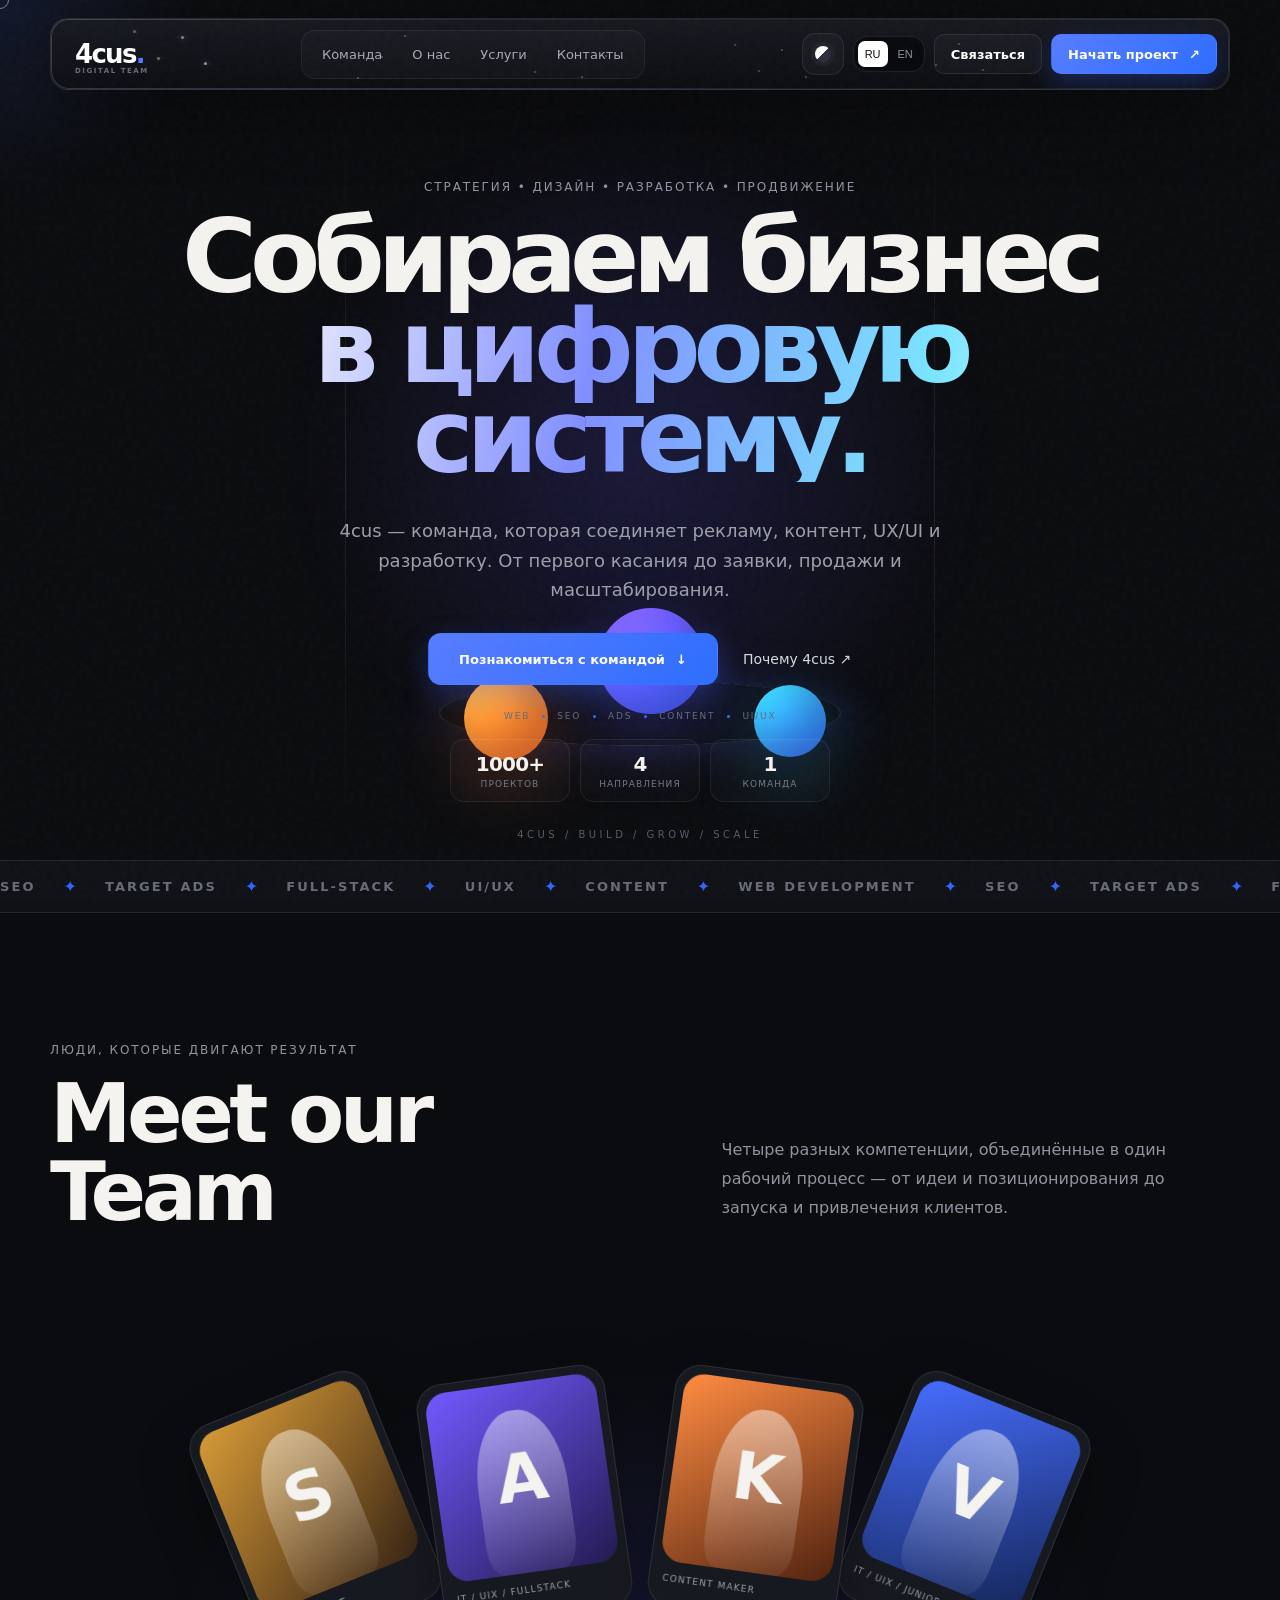
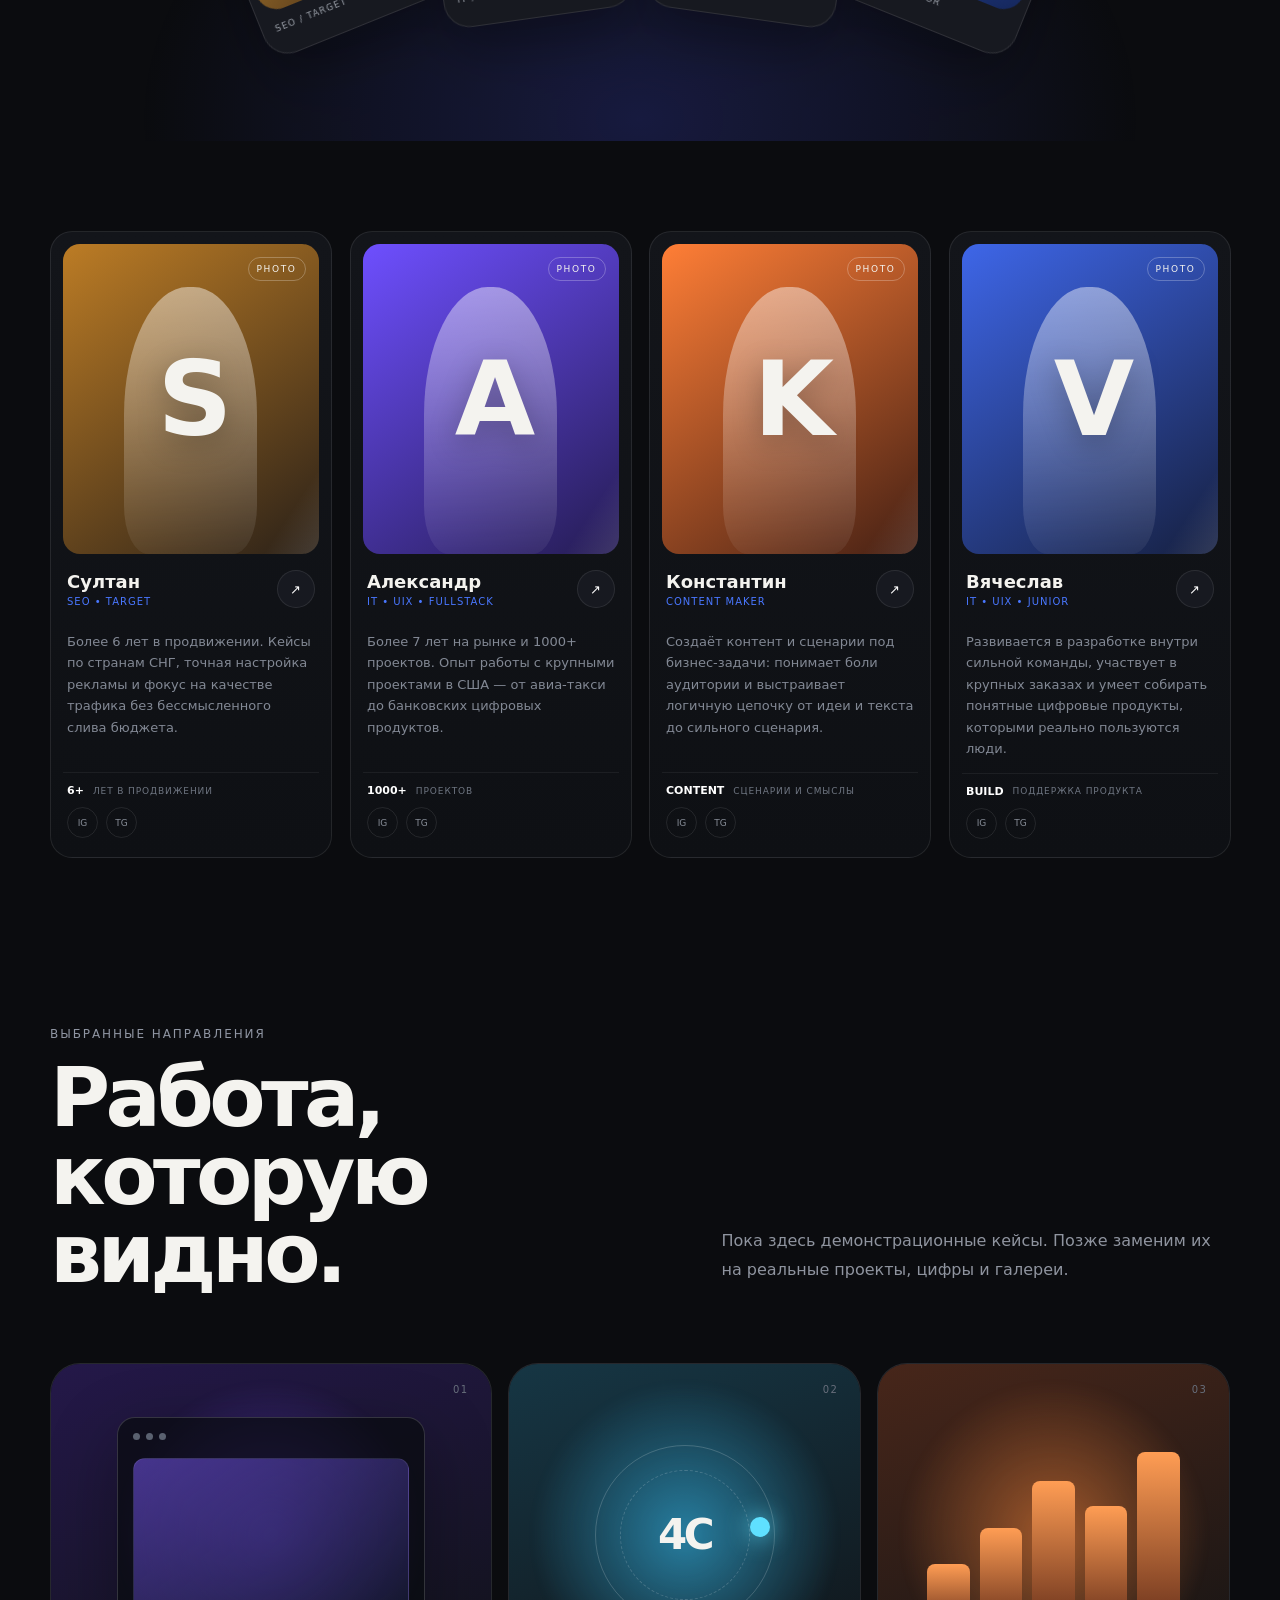
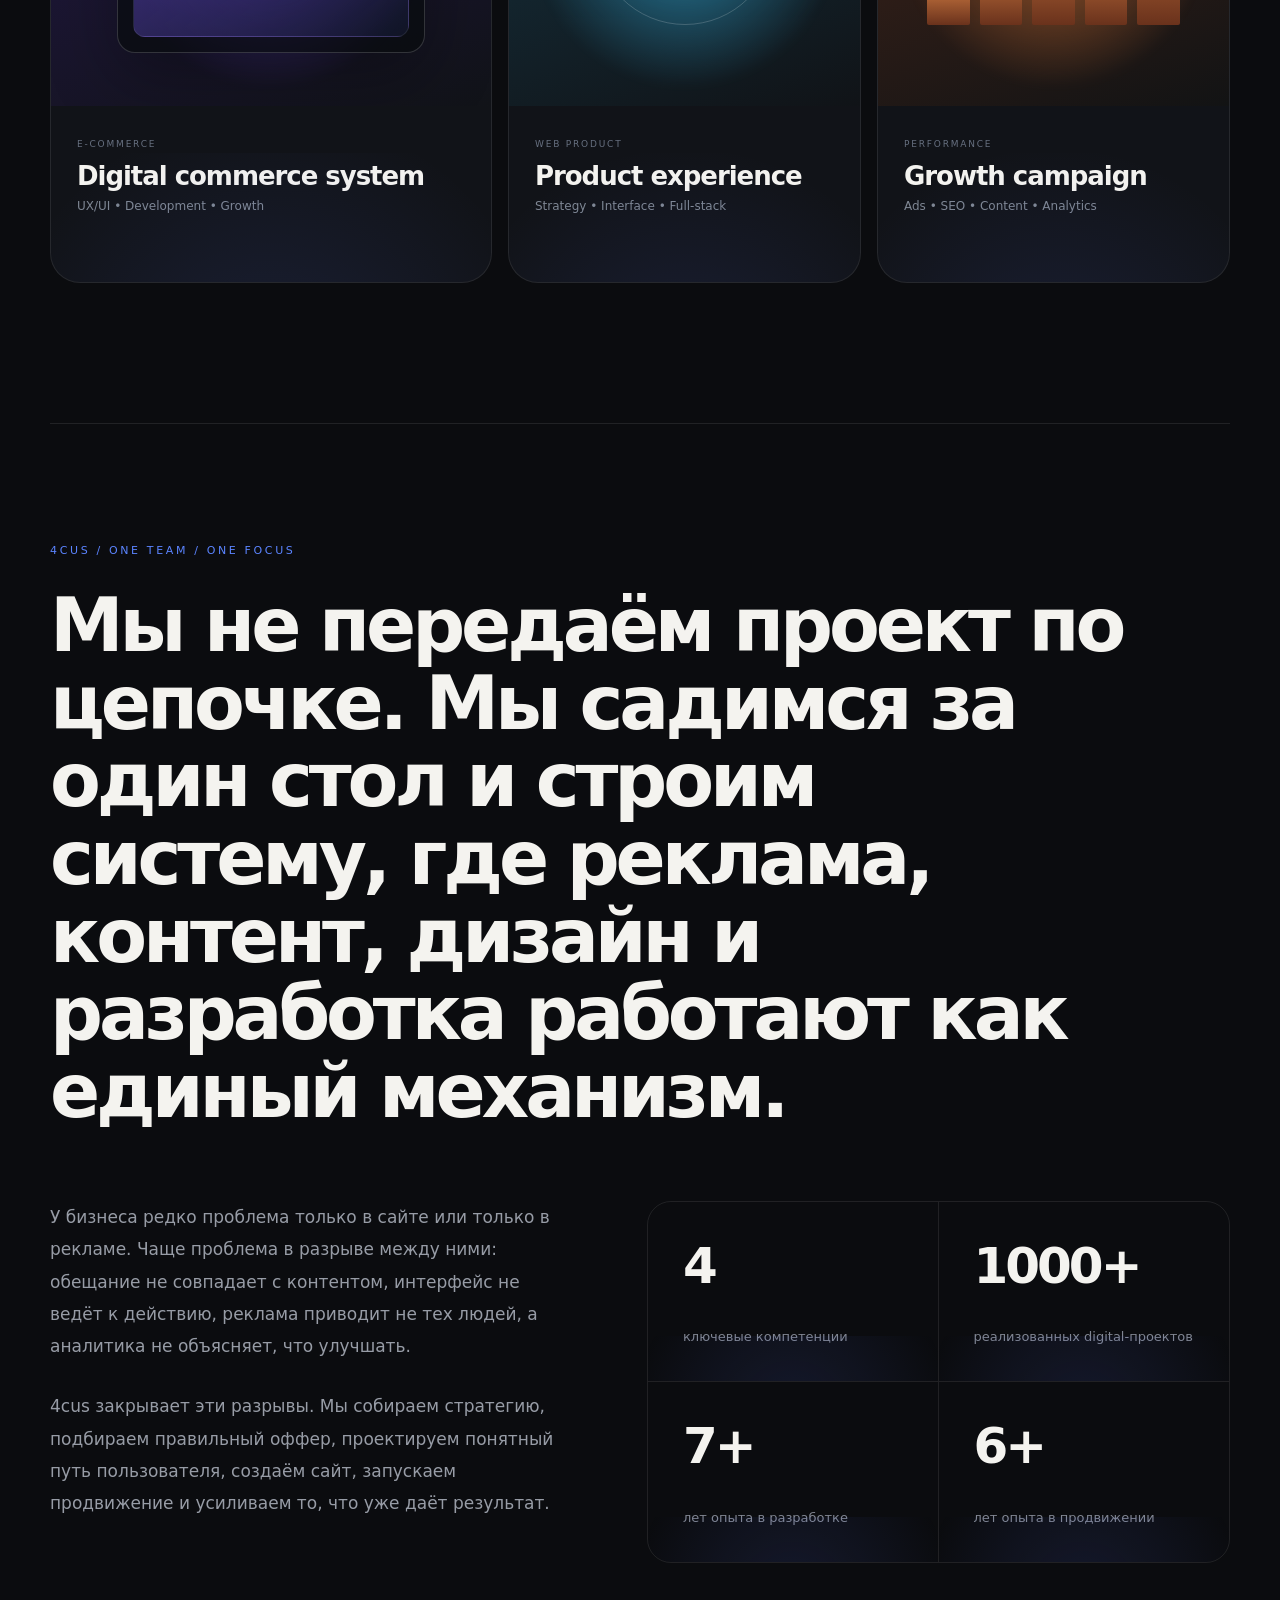
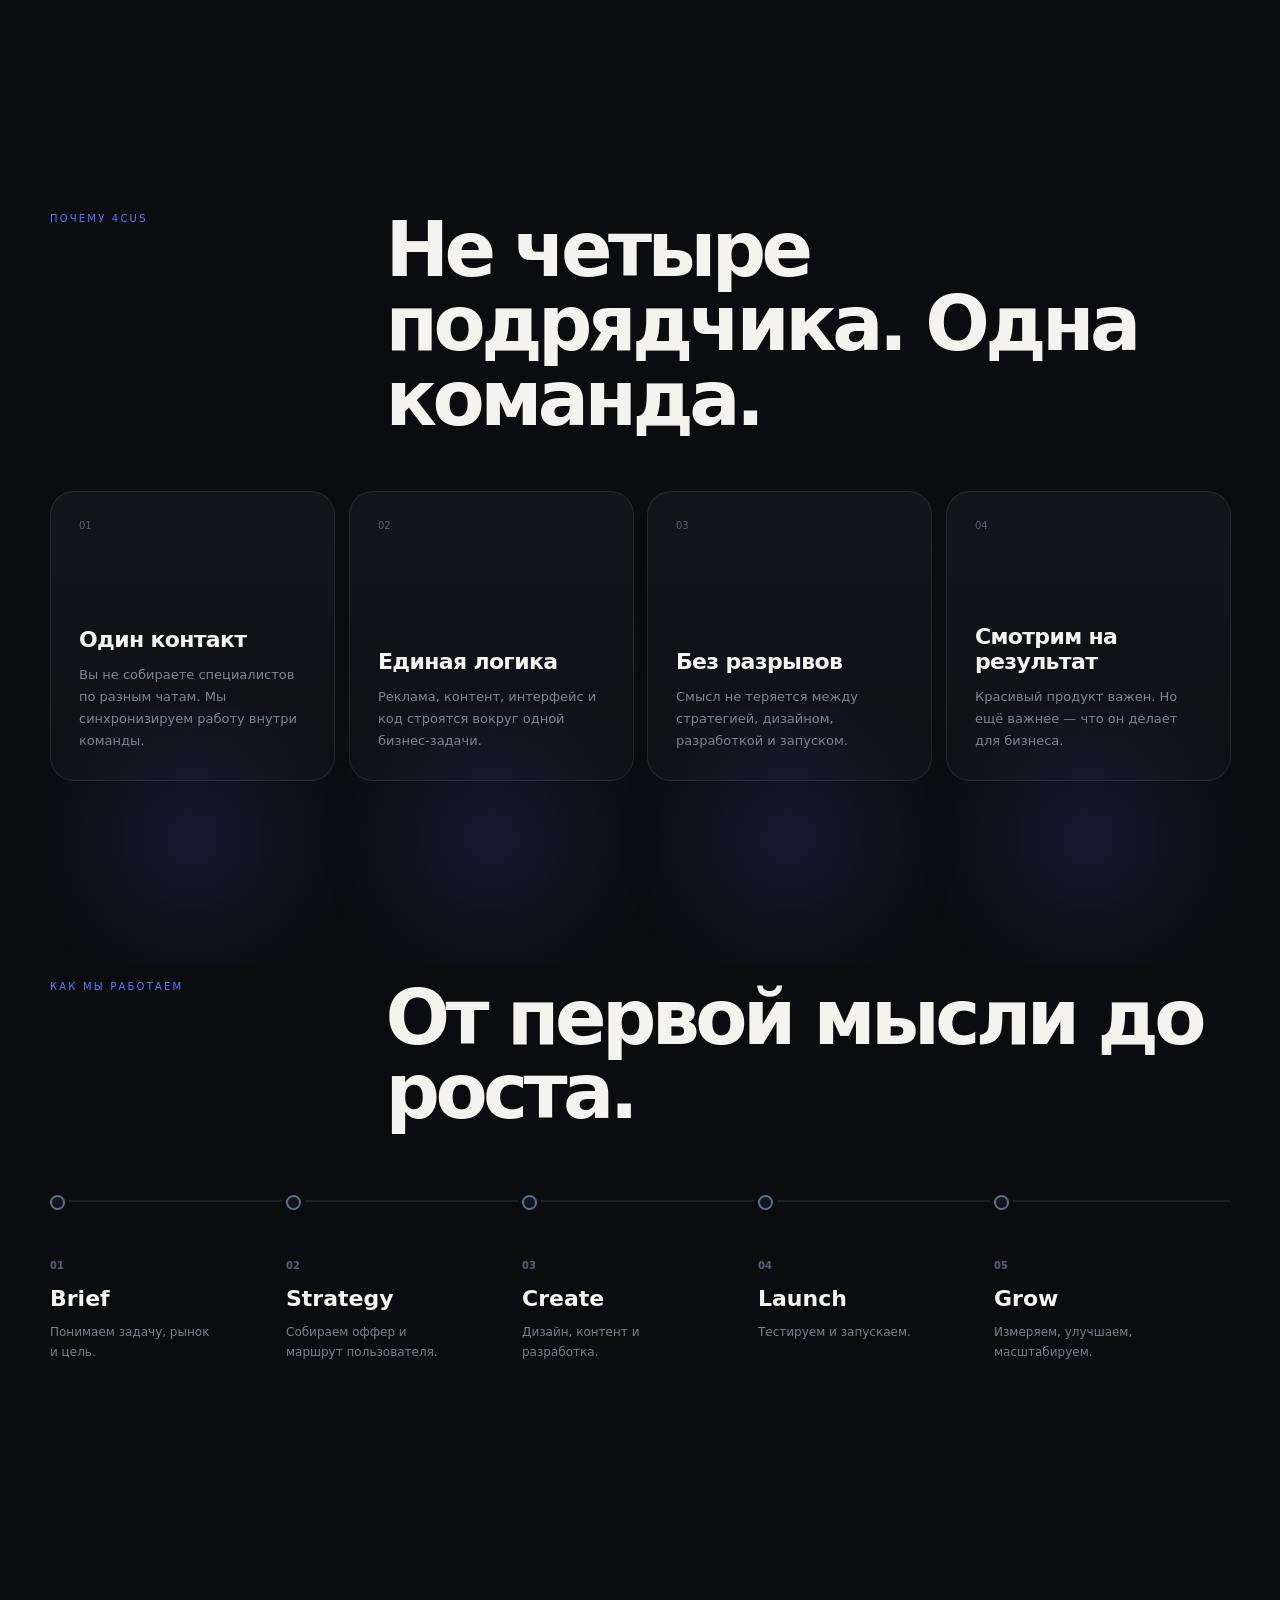
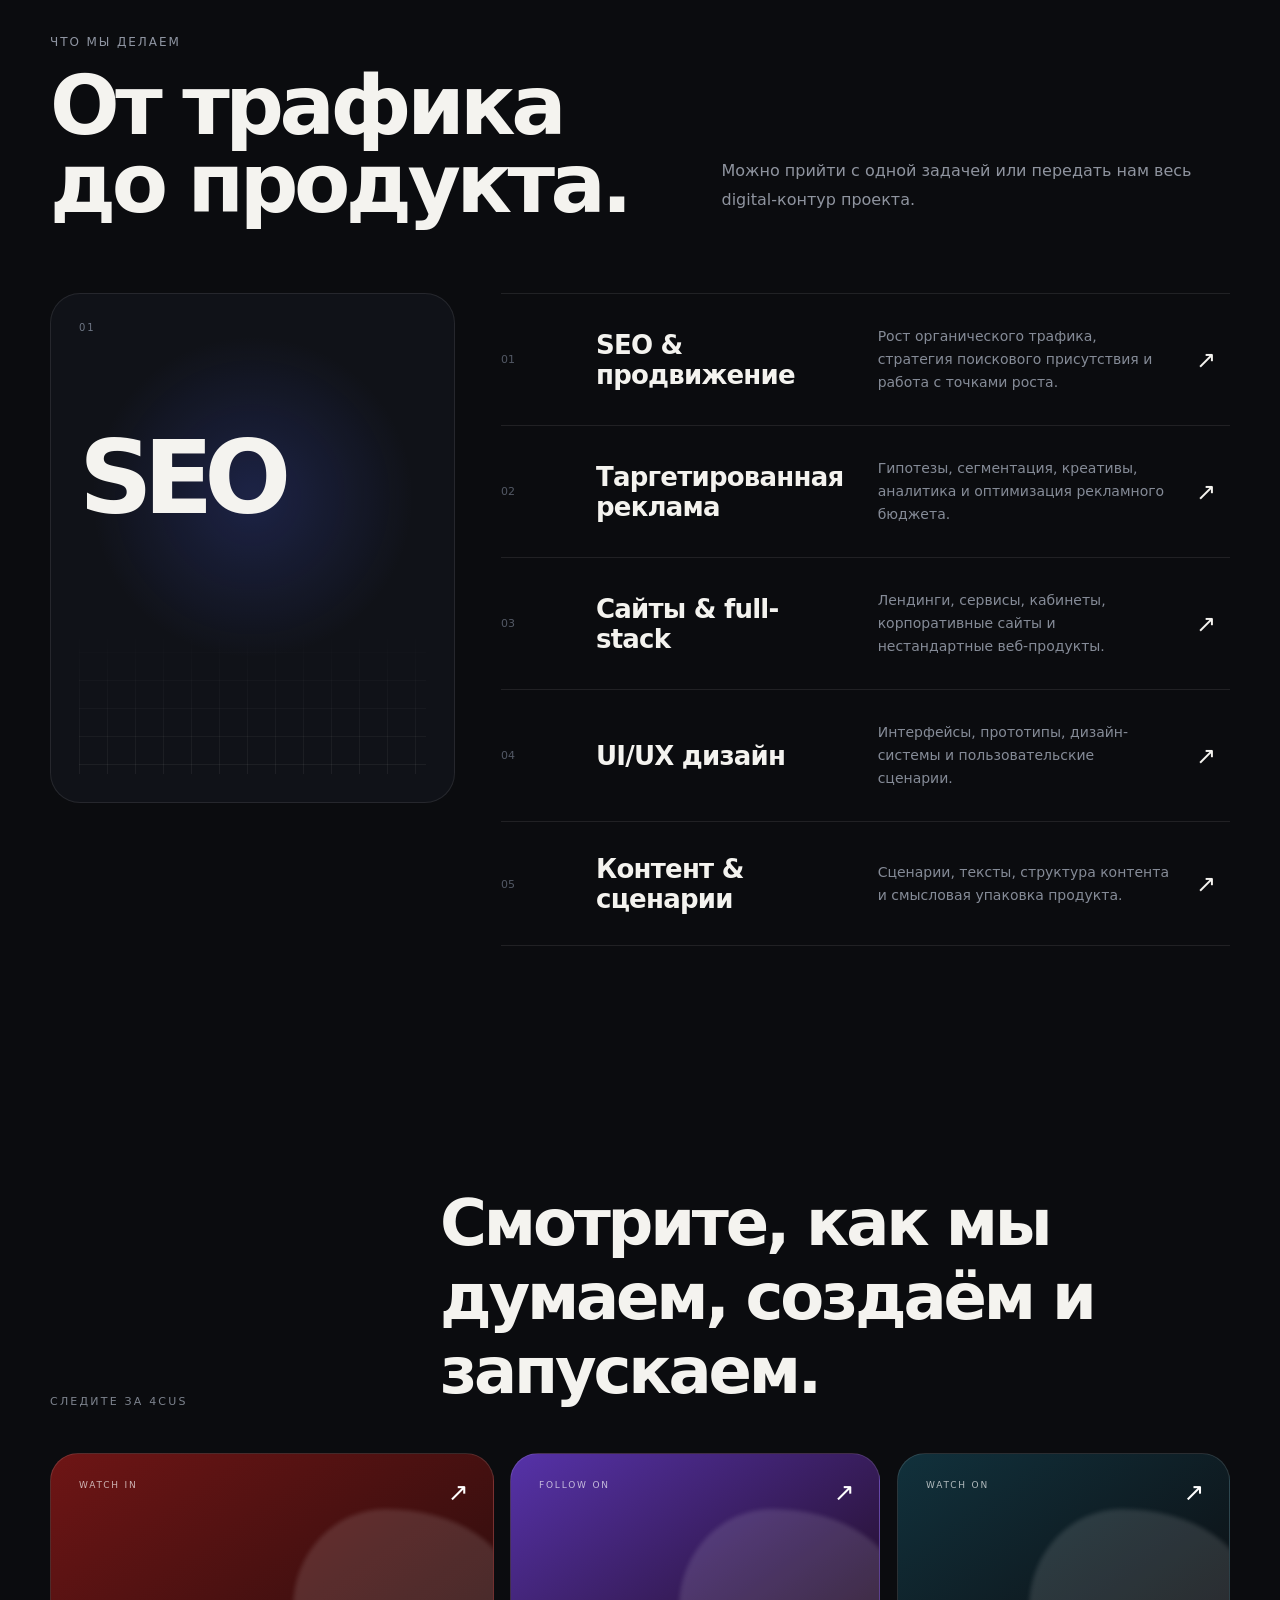
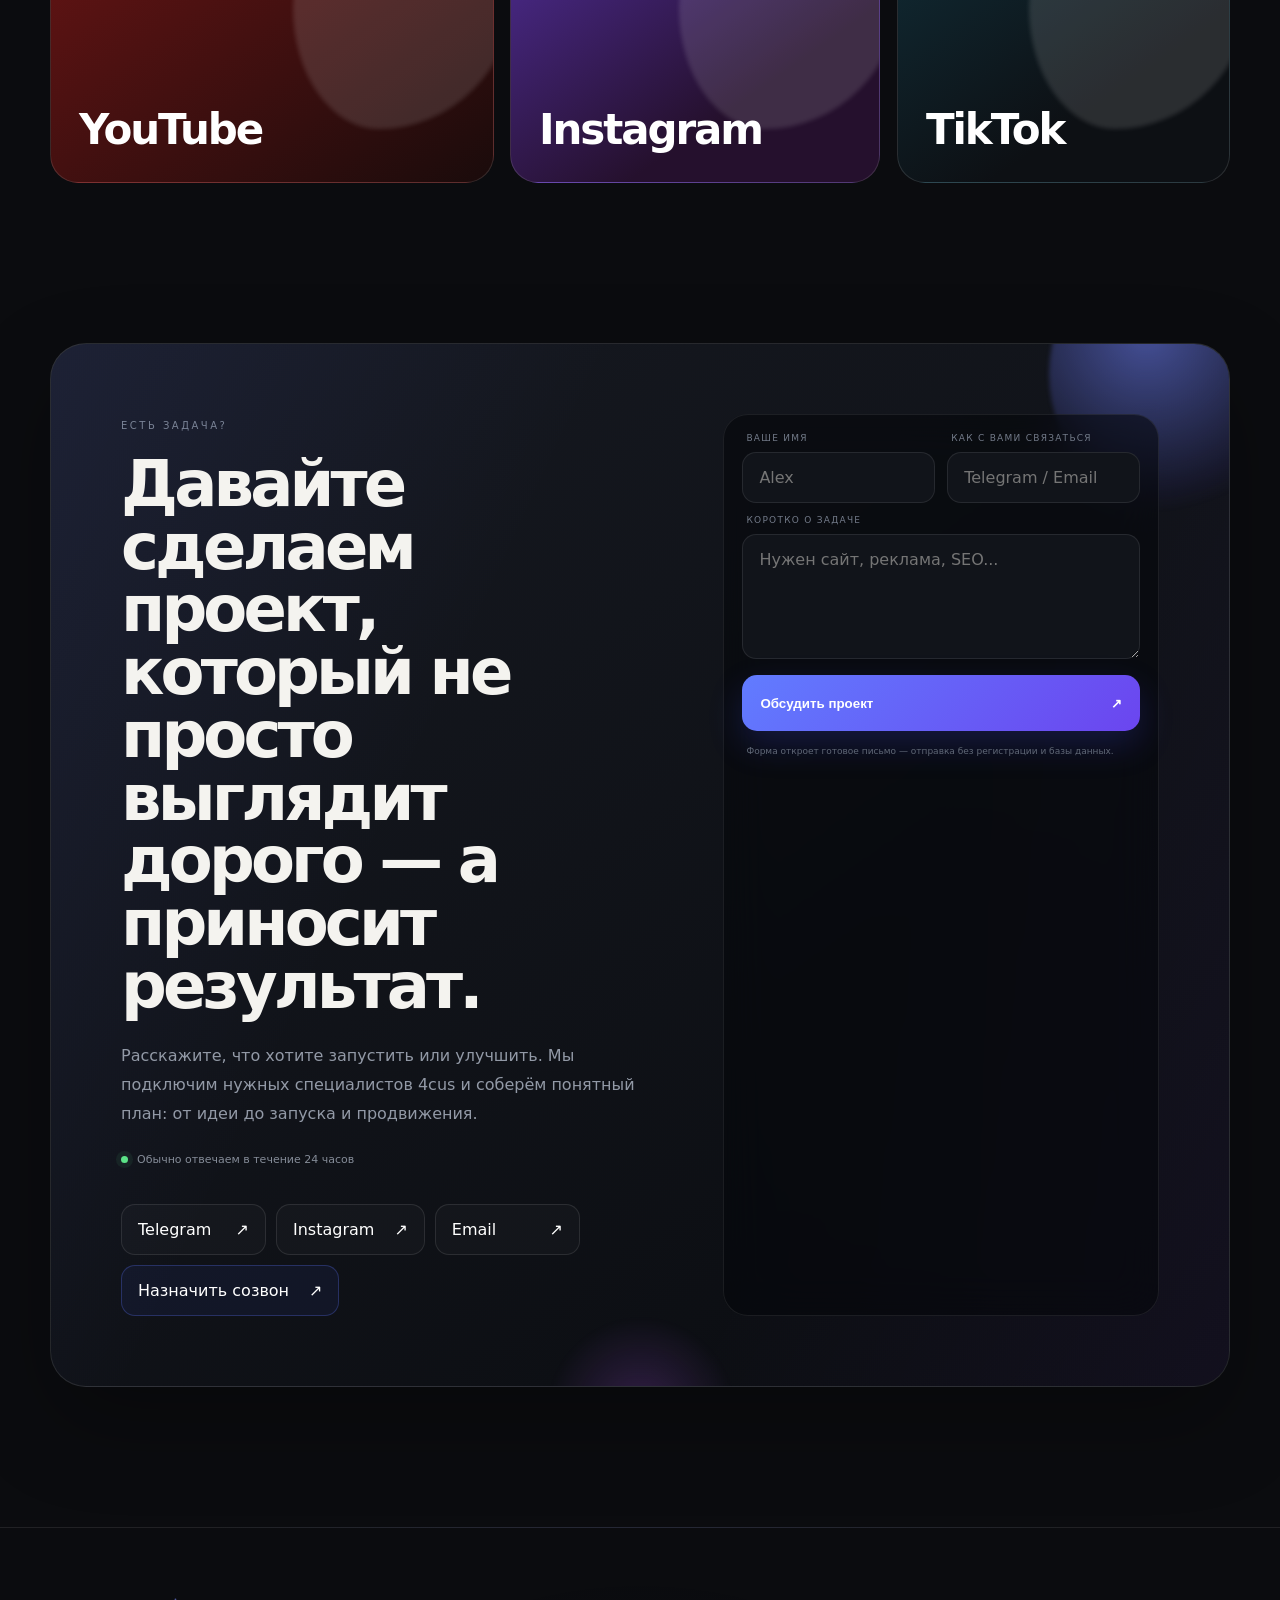
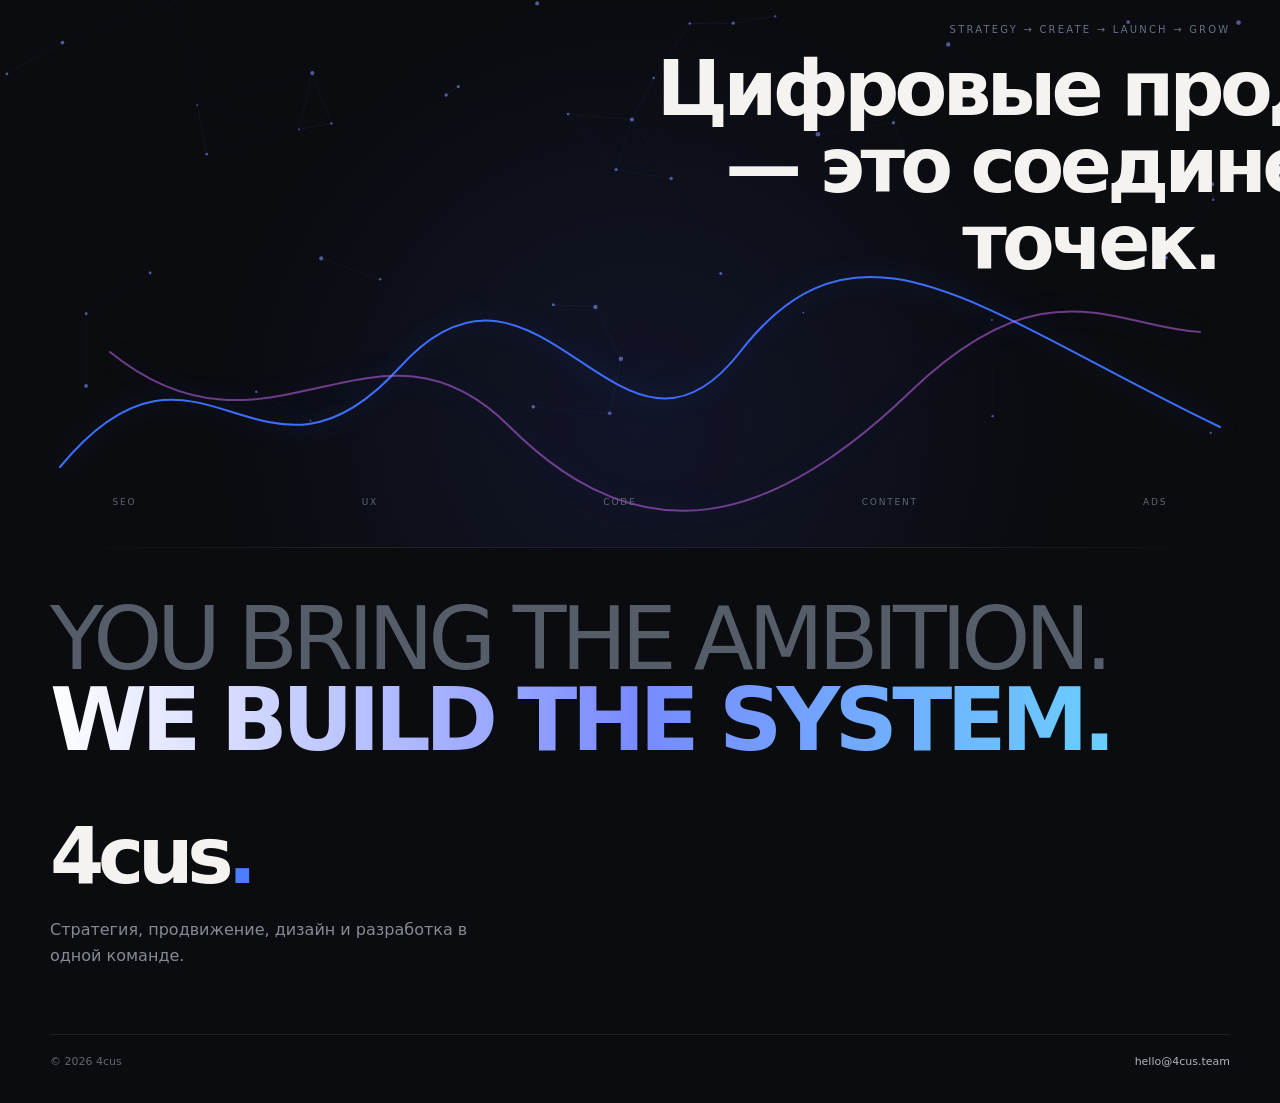
==== index.html @ 565291a9 "Add files via upload" ====
<!doctype html>
<html lang="ru">
<head>
  <meta charset="utf-8" />
  <meta name="viewport" content="width=device-width, initial-scale=1" />
  <meta name="theme-color" content="#0b0c0f" />
  <meta name="description" content="4cus — digital team: SEO, targeted ads, websites, UI/UX, full-stack development and content production." />
  <title>4cus — Digital Team</title>
  <link rel="stylesheet" href="styles.css" />
</head>
<body>
  <div class="site-loader" id="siteLoader" aria-hidden="true"><div class="loader-mark">4cus<span>.</span></div><div class="loader-points"><i></i><i></i><i></i><i></i></div></div>
  <div class="noise"></div>
  <div class="cursor-glow" id="cursorGlow"></div>

  <header class="topbar">
    <div class="topbar-stars" aria-hidden="true"></div>
    <a class="brand" href="#top" aria-label="4cus home">4cus<span>.</span></a>
    <nav class="nav" aria-label="Main navigation">
      <a href="#team" data-i18n="navTeam">Команда</a>
      <a href="#about" data-i18n="navAbout">О нас</a>
      <a href="#services" data-i18n="navServices">Услуги</a>
      <a href="#contact" data-i18n="navContact">Контакты</a>
    </nav>
    <div class="top-actions">
      <button class="theme-toggle" id="themeToggle" type="button" aria-label="Toggle theme"><span class="theme-dot"></span></button>
      <button class="lang-switch" id="langSwitch" type="button" aria-label="Switch language"><span class="active">RU</span><span>EN</span></button>
      <a class="pill ghost" href="#contact" data-i18n="contactUs">Связаться</a>
      <a class="pill primary" href="#services" data-i18n="getStarted">Начать проект <span>↗</span></a>
      <button class="menu-btn" id="menuBtn" type="button" aria-label="Open menu"><span></span><span></span></button>
    </div>
  </header>

  <main id="top">
    <section class="hero section-pad">
      <div class="hero-gridline one"></div><div class="hero-gridline two"></div>
      <div class="eyebrow reveal" data-i18n="heroEyebrow">Стратегия • Дизайн • Разработка • Продвижение</div>
      <h1 class="hero-title reveal">
        <span data-i18n="heroLine1">Собираем бизнес</span>
        <span class="gradient-text" data-i18n="heroLine2">в цифровую систему.</span>
      </h1>
      <p class="hero-copy reveal" data-i18n="heroCopy">4cus — команда, которая соединяет рекламу, контент, UX/UI и разработку. От первого касания до заявки, продажи и масштабирования.</p>
      <div class="hero-actions reveal">
        <a class="pill primary big cursor-label" data-cursor="VIEW" href="#team" data-i18n="meetTeam">Познакомиться с командой <span>↓</span></a>
        <a class="text-link cursor-label" data-cursor="WHY" href="#about" data-i18n="whyUs">Почему 4cus <span>↗</span></a>
      </div>
      <div class="hero-trust reveal">
        <span>WEB</span><i></i><span>SEO</span><i></i><span>ADS</span><i></i><span>CONTENT</span><i></i><span>UI/UX</span>
      </div>
      <div class="hero-stats reveal">
        <div><strong class="count-up" data-count="1000" data-suffix="+">0</strong><span data-i18n="heroStatProjects">проектов</span></div>
        <div><strong class="count-up" data-count="4">0</strong><span data-i18n="heroStatDirections">направления</span></div>
        <div><strong class="count-up" data-count="1">0</strong><span data-i18n="heroStatTeam">команда</span></div>
      </div>
      <div class="orbit-stage" aria-hidden="true">
        <div class="orbit-ring"></div>
        <div class="orb orb-a"></div><div class="orb orb-b"></div><div class="orb orb-c"></div>
        <div class="orbit-copy">4CUS / BUILD / GROW / SCALE</div>
      </div>
    </section>

    <section class="marquee" aria-hidden="true">
      <div class="marquee-track">
        <span>SEO</span><i>✦</i><span>TARGET ADS</span><i>✦</i><span>FULL-STACK</span><i>✦</i><span>UI/UX</span><i>✦</i><span>CONTENT</span><i>✦</i><span>WEB DEVELOPMENT</span><i>✦</i>
        <span>SEO</span><i>✦</i><span>TARGET ADS</span><i>✦</i><span>FULL-STACK</span><i>✦</i><span>UI/UX</span><i>✦</i><span>CONTENT</span><i>✦</i><span>WEB DEVELOPMENT</span><i>✦</i>
      </div>
    </section>

    <section class="team section-pad" id="team">
      <div class="section-head reveal">
        <div>
          <div class="eyebrow" data-i18n="teamEyebrow">Люди, которые двигают результат</div>
          <h2 data-i18n="teamTitle">Meet our Team</h2>
        </div>
        <p data-i18n="teamLead">Четыре разных компетенции, объединённые в один рабочий процесс — от идеи и позиционирования до запуска и привлечения клиентов.</p>
      </div>

      <div class="fan-stage reveal" id="fanStage">
        <article class="fan-card cursor-label fan-1" data-cursor="VIEW" data-member="sultan"><div class="person-placeholder amber"><b>S</b></div><span>SEO / TARGET</span></article>
        <article class="fan-card cursor-label fan-2" data-cursor="VIEW" data-member="alexander"><div class="person-placeholder violet"><b>A</b></div><span>IT / UIX / FULLSTACK</span></article>
        <article class="fan-card cursor-label fan-3" data-cursor="VIEW" data-member="konstantin"><div class="person-placeholder orange"><b>K</b></div><span>CONTENT MAKER</span></article>
        <article class="fan-card cursor-label fan-4" data-cursor="VIEW" data-member="vyacheslav"><div class="person-placeholder blue"><b>V</b></div><span>IT / UIX / JUNIOR</span></article>
      </div>

      <div class="team-grid">
        <article class="member-card reveal cursor-label" data-cursor="VIEW" data-member="sultan">
          <div class="member-photo photo-amber"><span>S</span><div class="photo-hint" data-i18n="photoHint">PHOTO</div></div>
          <div class="member-meta"><div><h3 data-i18n="sultanName">Султан</h3><p>SEO • TARGET</p></div><button class="round-btn" type="button" aria-label="Open profile">↗</button></div>
          <p class="member-desc" data-i18n="sultanShort">Более 6 лет в продвижении. Кейсы по странам СНГ, точная настройка рекламы и фокус на качестве трафика без бессмысленного слива бюджета.</p>
          <div class="member-proof"><b class="count-up" data-count="6" data-suffix="+">0</b><span data-i18n="proofYearsGrowth">лет в продвижении</span></div><div class="social-mini"><a href="#" aria-label="Instagram">IG</a><a href="#" aria-label="Telegram">TG</a></div>
        </article>

        <article class="member-card reveal cursor-label" data-cursor="VIEW" data-member="alexander">
          <div class="member-photo photo-violet"><span>A</span><div class="photo-hint" data-i18n="photoHint">PHOTO</div></div>
          <div class="member-meta"><div><h3 data-i18n="alexanderName">Александр</h3><p>IT • UIX • FULLSTACK</p></div><button class="round-btn" type="button" aria-label="Open profile">↗</button></div>
          <p class="member-desc" data-i18n="alexanderShort">Более 7 лет на рынке и 1000+ проектов. Опыт работы с крупными проектами в США — от авиа-такси до банковских цифровых продуктов.</p>
          <div class="member-proof"><b class="count-up" data-count="1000" data-suffix="+">0</b><span data-i18n="proofProjects">проектов</span></div><div class="social-mini"><a href="#" aria-label="Instagram">IG</a><a href="#" aria-label="Telegram">TG</a></div>
        </article>

        <article class="member-card reveal cursor-label" data-cursor="VIEW" data-member="konstantin">
          <div class="member-photo photo-orange"><span>K</span><div class="photo-hint" data-i18n="photoHint">PHOTO</div></div>
          <div class="member-meta"><div><h3 data-i18n="konstantinName">Константин</h3><p>CONTENT MAKER</p></div><button class="round-btn" type="button" aria-label="Open profile">↗</button></div>
          <p class="member-desc" data-i18n="konstantinShort">Создаёт контент и сценарии под бизнес-задачи: понимает боли аудитории и выстраивает логичную цепочку от идеи и текста до сильного сценария.</p>
          <div class="member-proof"><b>CONTENT</b><span data-i18n="proofContent">сценарии и смыслы</span></div><div class="social-mini"><a href="#" aria-label="Instagram">IG</a><a href="#" aria-label="Telegram">TG</a></div>
        </article>

        <article class="member-card reveal cursor-label" data-cursor="VIEW" data-member="vyacheslav">
          <div class="member-photo photo-blue"><span>V</span><div class="photo-hint" data-i18n="photoHint">PHOTO</div></div>
          <div class="member-meta"><div><h3 data-i18n="vyacheslavName">Вячеслав</h3><p>IT • UIX • JUNIOR</p></div><button class="round-btn" type="button" aria-label="Open profile">↗</button></div>
          <p class="member-desc" data-i18n="vyacheslavShort">Развивается в разработке внутри сильной команды, участвует в крупных заказах и умеет собирать понятные цифровые продукты, которыми реально пользуются люди.</p>
          <div class="member-proof"><b>BUILD</b><span data-i18n="proofJunior">поддержка продукта</span></div><div class="social-mini"><a href="#" aria-label="Instagram">IG</a><a href="#" aria-label="Telegram">TG</a></div>
        </article>
      </div>
    </section>

    <section class="cases section-pad" id="cases">
      <div class="section-head reveal"><div><div class="eyebrow" data-i18n="casesEyebrow">Выбранные направления</div><h2 data-i18n="casesTitle">Работа, которую видно.</h2></div><p data-i18n="casesLead">Пока здесь демонстрационные кейсы. Позже заменим их на реальные проекты, цифры и галереи.</p></div>
      <div class="case-grid">
        <article class="case-card case-commerce reveal cursor-label" data-cursor="OPEN"><div class="case-no">01</div><div class="case-visual"><div class="case-window"><i></i><i></i><i></i><span></span></div></div><div class="case-meta"><span>E-COMMERCE</span><h3 data-i18n="case1">Digital commerce system</h3><p data-i18n="case1d">UX/UI • Development • Growth</p></div></article>
        <article class="case-card case-product reveal cursor-label" data-cursor="OPEN"><div class="case-no">02</div><div class="case-visual"><div class="case-orbit"><i></i><b>4C</b></div></div><div class="case-meta"><span>WEB PRODUCT</span><h3 data-i18n="case2">Product experience</h3><p data-i18n="case2d">Strategy • Interface • Full-stack</p></div></article>
        <article class="case-card case-growth reveal cursor-label" data-cursor="OPEN"><div class="case-no">03</div><div class="case-visual"><div class="bars"><i></i><i></i><i></i><i></i><i></i></div></div><div class="case-meta"><span>PERFORMANCE</span><h3 data-i18n="case3">Growth campaign</h3><p data-i18n="case3d">Ads • SEO • Content • Analytics</p></div></article>
      </div>
    </section>

    <section class="about section-pad" id="about">
      <div class="about-kicker reveal">4cus / one team / one focus</div>
      <h2 class="about-title reveal" data-i18n="aboutTitle">Мы не передаём проект по цепочке. Мы садимся за один стол и строим систему, где реклама, контент, дизайн и разработка работают как единый механизм.</h2>
      <div class="about-grid">
        <div class="about-copy reveal">
          <p data-i18n="aboutP1">У бизнеса редко проблема только в сайте или только в рекламе. Чаще проблема в разрыве между ними: обещание не совпадает с контентом, интерфейс не ведёт к действию, реклама приводит не тех людей, а аналитика не объясняет, что улучшать.</p>
          <p data-i18n="aboutP2">4cus закрывает эти разрывы. Мы собираем стратегию, подбираем правильный оффер, проектируем понятный путь пользователя, создаём сайт, запускаем продвижение и усиливаем то, что уже даёт результат.</p>
        </div>
        <div class="metric-wall reveal">
          <div class="metric"><strong class="count-up" data-count="4">0</strong><span data-i18n="metric1">ключевые компетенции</span></div>
          <div class="metric"><strong class="count-up" data-count="1000" data-suffix="+">0</strong><span data-i18n="metric2">реализованных digital-проектов</span></div>
          <div class="metric"><strong class="count-up" data-count="7" data-suffix="+">0</strong><span data-i18n="metric3">лет опыта в разработке</span></div>
          <div class="metric"><strong class="count-up" data-count="6" data-suffix="+">0</strong><span data-i18n="metric4">лет опыта в продвижении</span></div>
        </div>
      </div>
    </section>

    <section class="why section-pad">
      <div class="why-head reveal"><span data-i18n="whyKicker">ПОЧЕМУ 4CUS</span><h2 data-i18n="whyTitle">Не четыре подрядчика. Одна команда.</h2></div>
      <div class="why-grid">
        <article class="why-card reveal"><span>01</span><h3 data-i18n="why1">Один контакт</h3><p data-i18n="why1d">Вы не собираете специалистов по разным чатам. Мы синхронизируем работу внутри команды.</p></article>
        <article class="why-card reveal"><span>02</span><h3 data-i18n="why2">Единая логика</h3><p data-i18n="why2d">Реклама, контент, интерфейс и код строятся вокруг одной бизнес-задачи.</p></article>
        <article class="why-card reveal"><span>03</span><h3 data-i18n="why3">Без разрывов</h3><p data-i18n="why3d">Смысл не теряется между стратегией, дизайном, разработкой и запуском.</p></article>
        <article class="why-card reveal"><span>04</span><h3 data-i18n="why4">Смотрим на результат</h3><p data-i18n="why4d">Красивый продукт важен. Но ещё важнее — что он делает для бизнеса.</p></article>
      </div>
    </section>

    <section class="process section-pad">
      <div class="process-copy reveal"><span data-i18n="processKicker">КАК МЫ РАБОТАЕМ</span><h2 data-i18n="processTitle">От первой мысли до роста.</h2></div>
      <div class="process-line reveal" id="processLine">
        <div class="process-progress"></div>
        <article><b>01</b><h3 data-i18n="process1">Brief</h3><p data-i18n="process1d">Понимаем задачу, рынок и цель.</p></article>
        <article><b>02</b><h3 data-i18n="process2">Strategy</h3><p data-i18n="process2d">Собираем оффер и маршрут пользователя.</p></article>
        <article><b>03</b><h3 data-i18n="process3">Create</h3><p data-i18n="process3d">Дизайн, контент и разработка.</p></article>
        <article><b>04</b><h3 data-i18n="process4">Launch</h3><p data-i18n="process4d">Тестируем и запускаем.</p></article>
        <article><b>05</b><h3 data-i18n="process5">Grow</h3><p data-i18n="process5d">Измеряем, улучшаем, масштабируем.</p></article>
      </div>
    </section>

    <section class="services sticky-services section-pad" id="services">
      <div class="section-head services-head reveal"><div><div class="eyebrow" data-i18n="servicesEyebrow">Что мы делаем</div><h2 data-i18n="servicesTitle">От трафика до продукта.</h2></div><p data-i18n="servicesLead">Можно прийти с одной задачей или передать нам весь digital-контур проекта.</p></div>
      <div class="services-layout"><div class="service-preview" id="servicePreview"><div class="preview-index">01</div><div class="preview-word">SEO</div><div class="preview-grid"></div></div><div class="service-list">
        <article class="service-row reveal"><span>01</span><h3 data-i18n="service1">SEO & продвижение</h3><p data-i18n="service1d">Рост органического трафика, стратегия поискового присутствия и работа с точками роста.</p><i>↗</i></article>
        <article class="service-row reveal"><span>02</span><h3 data-i18n="service2">Таргетированная реклама</h3><p data-i18n="service2d">Гипотезы, сегментация, креативы, аналитика и оптимизация рекламного бюджета.</p><i>↗</i></article>
        <article class="service-row reveal"><span>03</span><h3 data-i18n="service3">Сайты & full-stack</h3><p data-i18n="service3d">Лендинги, сервисы, кабинеты, корпоративные сайты и нестандартные веб-продукты.</p><i>↗</i></article>
        <article class="service-row reveal"><span>04</span><h3 data-i18n="service4">UI/UX дизайн</h3><p data-i18n="service4d">Интерфейсы, прототипы, дизайн-системы и пользовательские сценарии.</p><i>↗</i></article>
        <article class="service-row reveal"><span>05</span><h3 data-i18n="service5">Контент & сценарии</h3><p data-i18n="service5d">Сценарии, тексты, структура контента и смысловая упаковка продукта.</p><i>↗</i></article>
      </div></div>
    </section>

    <section class="socials section-pad" id="socials">
      <div class="social-intro reveal"><span data-i18n="followUs">Следите за 4cus</span><h2 data-i18n="socialTitle">Смотрите, как мы думаем, создаём и запускаем.</h2></div>
      <div class="social-cards">
        <a href="#" class="social-card youtube reveal cursor-label" data-cursor="WATCH"><small>WATCH IN</small><strong>YouTube</strong><span>↗</span><div class="social-shape"></div></a>
        <a href="#" class="social-card instagram reveal cursor-label" data-cursor="FOLLOW"><small>FOLLOW ON</small><strong>Instagram</strong><span>↗</span><div class="social-shape"></div></a>
        <a href="#" class="social-card tiktok reveal cursor-label" data-cursor="WATCH"><small>WATCH ON</small><strong>TikTok</strong><span>↗</span><div class="social-shape"></div></a>
      </div>
    </section>

    <section class="contact-cta section-pad" id="contact">
      <div class="contact-shell reveal">
        <div class="contact-orb contact-orb-a"></div>
        <div class="contact-orb contact-orb-b"></div>
        <div class="contact-copy">
          <span class="contact-kicker" data-i18n="contactKicker">ЕСТЬ ЗАДАЧА?</span>
          <h2 data-i18n="contactTitle">Давайте сделаем проект, который не просто выглядит дорого — а приносит результат.</h2>
          <p data-i18n="contactLead">Расскажите, что хотите запустить или улучшить. Мы подключим нужных специалистов 4cus и соберём понятный план: от идеи до запуска и продвижения.</p>
          <div class="response-time"><i></i><span data-i18n="responseTime">Обычно отвечаем в течение 24 часов</span></div>
          <div class="contact-links">
            <a href="#" class="contact-link"><span>Telegram</span><b>↗</b></a>
            <a href="#" class="contact-link"><span>Instagram</span><b>↗</b></a>
            <a href="mailto:hello@4cus.team" class="contact-link"><span>Email</span><b>↗</b></a><a href="#" class="contact-link book-call"><span data-i18n="bookCall">Назначить созвон</span><b>↗</b></a>
          </div>
        </div>
        <form class="project-form" id="projectForm">
          <label><span data-i18n="formName">Ваше имя</span><input id="contactName" type="text" autocomplete="name" required placeholder="Alex" /></label>
          <label><span data-i18n="formContact">Как с вами связаться</span><input id="contactWay" type="text" required placeholder="Telegram / Email" /></label>
          <label class="wide"><span data-i18n="formTask">Коротко о задаче</span><textarea id="contactTask" rows="4" required data-i18n-placeholder="formTaskPlaceholder" placeholder="Нужен сайт, реклама, SEO..."></textarea></label>
          <button class="contact-submit" type="submit"><span data-i18n="formSubmit">Обсудить проект</span><b>↗</b></button>
          <small data-i18n="formHint">Форма откроет готовое письмо — отправка без регистрации и базы данных.</small>
        </form>
      </div>
    </section>

    <section class="canvas-section">
      <div class="canvas-copy reveal"><span data-i18n="canvasKicker">strategy → create → launch → grow</span><h2 data-i18n="canvasTitle">Цифровые продукты — это соединение точек.</h2></div>
      <canvas id="networkCanvas" aria-hidden="true"></canvas>
      <svg class="signature-svg" viewBox="0 0 1200 260" role="img" aria-label="4cus digital flow illustration">
        <path class="draw-path" d="M20 190 C160 20 220 245 360 90 S580 230 700 75 S940 35 1180 150" />
        <path class="draw-path alt" d="M70 75 C230 205 335 15 470 150 S735 245 870 115 S1075 50 1160 55" />
      </svg>
      <div class="canvas-labels"><span>SEO</span><span>UX</span><span>CODE</span><span>CONTENT</span><span>ADS</span></div>
    </section>
  </main>

  <footer>
    <div class="footer-manifest reveal"><span>YOU BRING THE AMBITION.</span><strong data-i18n="footerManifest">WE BUILD THE SYSTEM.</strong></div>
    <div class="footer-brand">4cus<span>.</span></div>
    <p data-i18n="footerText">Стратегия, продвижение, дизайн и разработка в одной команде.</p>
    <div class="footer-bottom"><span>© 2026 4cus</span><a href="mailto:hello@4cus.team">hello@4cus.team</a></div>
  </footer>

  <div class="mobile-menu" id="mobileMenu" aria-hidden="true">
    <button class="menu-close" id="menuClose" type="button">×</button><button class="mobile-theme-toggle" id="mobileThemeToggle" type="button">Light / Dark</button>
    <a href="#team" data-i18n="navTeam">Команда</a><a href="#about" data-i18n="navAbout">О нас</a><a href="#services" data-i18n="navServices">Услуги</a><a href="#contact" data-i18n="navContact">Контакты</a>
  </div>

  <div class="profile-modal" id="profileModal" aria-hidden="true">
    <button class="profile-close" id="profileClose" type="button" aria-label="Close profile">×</button>
    <div class="profile-bg" id="profileBg"></div>
    <div class="profile-scroll">
      <div class="profile-hero">
        <div class="profile-index" id="profileIndex">01</div>
        <div class="profile-placeholder" id="profilePlaceholder"><span>A</span></div>
        <div class="profile-main">
          <div class="eyebrow" id="profileRole">IT / UIX / FULLSTACK</div>
          <h2 id="profileName">Александр</h2>
          <p id="profileBio"></p>
          <div class="profile-skills" id="profileSkills"></div><div class="profile-links"><a href="#">Instagram ↗</a><a href="#">Telegram ↗</a></div>
        </div>
      </div>
      <div class="portfolio-wrap">
        <div class="portfolio-head"><h3 data-i18n="portfolioTitle">Выбранные проекты</h3><span data-i18n="portfolioHint">Заглушки — замените на реальные изображения позже</span></div>
        <div class="portfolio-grid" id="portfolioGrid"></div>
      </div>
    </div>
  </div>

  <div class="custom-cursor" id="customCursor"><span></span></div>
  <script src="script.js"></script>
</body>
</html>
---- styles.css ----
:root{
  --bg:#0b0c0f;--panel:#111318;--panel2:#171920;--text:#f4f3ef;--muted:#8b909b;--line:rgba(255,255,255,.09);
  --blue:#4d7cff;--violet:#7c56ff;--orange:#ff7a3d;--amber:#e8b54f;--cyan:#3bd5ff;
}
*{box-sizing:border-box}html{scroll-behavior:smooth}body{margin:0;background:var(--bg);color:var(--text);font-family:Inter,ui-sans-serif,system-ui,-apple-system,BlinkMacSystemFont,"Segoe UI",sans-serif;overflow-x:hidden}.noise{position:fixed;inset:0;pointer-events:none;z-index:90;opacity:.035;background-image:url("data:image/svg+xml,%3Csvg viewBox='0 0 180 180' xmlns='http://www.w3.org/2000/svg'%3E%3Cfilter id='n'%3E%3CfeTurbulence type='fractalNoise' baseFrequency='.9' numOctaves='2' stitchTiles='stitch'/%3E%3C/filter%3E%3Crect width='100%25' height='100%25' filter='url(%23n)' opacity='.8'/%3E%3C/svg%3E")}.cursor-glow{position:fixed;width:440px;height:440px;border-radius:50%;background:radial-gradient(circle,rgba(77,124,255,.12),transparent 65%);transform:translate(-50%,-50%);pointer-events:none;z-index:0;transition:opacity .3s}.topbar{position:fixed;top:18px;left:50%;transform:translateX(-50%);width:min(1180px,calc(100% - 28px));height:66px;display:flex;align-items:center;justify-content:space-between;padding:0 18px 0 22px;border:1px solid rgba(255,255,255,.08);background:rgba(16,18,23,.75);backdrop-filter:blur(18px);border-radius:18px;z-index:70;box-shadow:0 14px 60px rgba(0,0,0,.25)}.brand{font-size:26px;font-weight:900;letter-spacing:-1.7px;color:#fff;text-decoration:none}.brand span,.footer-brand span{color:var(--blue)}.nav{display:flex;gap:28px}.nav a{color:#a7abb4;text-decoration:none;font-size:13px;transition:.25s}.nav a:hover{color:#fff}.top-actions{display:flex;align-items:center;gap:9px}.pill{display:inline-flex;align-items:center;justify-content:center;gap:11px;min-height:40px;padding:0 16px;border-radius:10px;text-decoration:none;font-size:13px;font-weight:700;color:#fff;border:1px solid var(--line);transition:.3s}.pill:hover{transform:translateY(-2px)}.pill.primary{background:linear-gradient(135deg,#577cff,#2c6dff);box-shadow:0 10px 28px rgba(57,100,255,.28);border-color:transparent}.pill.ghost{background:rgba(255,255,255,.03)}.pill.big{min-height:52px;padding:0 20px;border-radius:13px}.lang-switch{display:flex;align-items:center;gap:3px;border:1px solid var(--line);background:#0c0e12;border-radius:10px;padding:4px;color:#8d929d}.lang-switch span{font-size:11px;padding:7px;border-radius:7px}.lang-switch .active{background:#fff;color:#0a0b0e}.menu-btn{display:none;background:none;border:0;width:38px;height:38px;position:relative}.menu-btn span{position:absolute;width:19px;height:1px;background:#fff;left:9px;top:14px}.menu-btn span:last-child{top:22px}.section-pad{width:min(1180px,calc(100% - 36px));margin:0 auto}.hero{min-height:860px;padding-top:180px;position:relative;display:flex;flex-direction:column;align-items:center;text-align:center;overflow:hidden}.hero:before{content:"";position:absolute;width:700px;height:700px;border-radius:50%;background:radial-gradient(circle,rgba(98,83,255,.18),transparent 68%);top:110px;left:50%;transform:translateX(-50%);filter:blur(25px)}.hero-gridline{position:absolute;top:90px;bottom:0;width:1px;background:linear-gradient(transparent,var(--line),transparent)}.hero-gridline.one{left:25%}.hero-gridline.two{right:25%}.eyebrow{position:relative;font-size:12px;text-transform:uppercase;letter-spacing:.16em;color:#8f95a2;margin-bottom:18px}.hero-title{position:relative;font-size:clamp(58px,8vw,118px);line-height:.88;letter-spacing:-.07em;margin:0;max-width:1050px}.hero-title span{display:block}.gradient-text{background:linear-gradient(100deg,#fff 10%,#818fff 45%,#7ae6ff 77%,#fff 98%);-webkit-background-clip:text;background-clip:text;color:transparent}.hero-copy{position:relative;max-width:680px;font-size:18px;line-height:1.65;color:#9ba0aa;margin:34px auto 0}.hero-actions{display:flex;align-items:center;gap:25px;margin-top:28px;position:relative}.text-link{color:#d7d9de;text-decoration:none;font-size:14px}.orbit-stage{position:absolute;width:520px;height:260px;bottom:20px;left:50%;transform:translateX(-50%);perspective:800px}.orbit-ring{position:absolute;inset:50px 60px;border:1px solid rgba(255,255,255,.12);border-radius:50%;transform:rotateX(66deg);box-shadow:0 0 80px rgba(83,95,255,.15)}.orb{position:absolute;width:84px;height:84px;border-radius:50%;filter:saturate(1.2);box-shadow:inset -20px -20px 40px rgba(0,0,0,.25),0 20px 70px currentColor}.orb-a{background:linear-gradient(145deg,#ffbe55,#ff7a3d);color:rgba(255,116,60,.28);left:84px;top:96px;animation:floatA 5s ease-in-out infinite}.orb-b{background:linear-gradient(145deg,#8f6bff,#4f68ff);color:rgba(93,89,255,.28);left:218px;top:28px;width:106px;height:106px;animation:floatB 6s ease-in-out infinite}.orb-c{background:linear-gradient(145deg,#57eaff,#4278ff);color:rgba(60,189,255,.28);right:74px;top:105px;width:72px;height:72px;animation:floatA 4.5s ease-in-out infinite reverse}.orbit-copy{position:absolute;bottom:0;width:100%;font-size:10px;letter-spacing:.35em;color:#555b68}@keyframes floatA{50%{transform:translateY(-18px) rotate(8deg)}}@keyframes floatB{50%{transform:translateY(15px) rotate(-8deg)}}
.marquee{border-top:1px solid var(--line);border-bottom:1px solid var(--line);overflow:hidden;padding:16px 0;background:#0f1116}.marquee-track{display:flex;align-items:center;gap:28px;width:max-content;animation:marquee 28s linear infinite}.marquee span{font-size:13px;font-weight:800;letter-spacing:.16em;color:#666c77}.marquee i{font-style:normal;color:#2f65ff}@keyframes marquee{to{transform:translateX(-50%)}}
.team{padding-top:130px;padding-bottom:130px}.section-head{display:grid;grid-template-columns:1.1fr .9fr;gap:50px;align-items:end;margin-bottom:70px}.section-head h2{font-size:clamp(44px,7vw,82px);line-height:.95;letter-spacing:-.055em;margin:0}.section-head p{color:#8f949f;line-height:1.8;margin:0 0 8px}.fan-stage{position:relative;height:440px;margin-bottom:90px;background:radial-gradient(ellipse at 50% 95%,rgba(74,86,255,.20),transparent 60%)}.fan-card{position:absolute;width:190px;height:245px;border-radius:26px;padding:8px;background:#171920;border:1px solid rgba(255,255,255,.1);box-shadow:0 22px 55px rgba(0,0,0,.35);left:50%;top:70px;transform-origin:center 155%;cursor:pointer;transition:.4s}.fan-card:hover{z-index:10!important;transform:translateX(-50%) translateY(-18px) rotate(0deg) scale(1.06)!important}.fan-card .person-placeholder{height:190px;border-radius:21px;display:grid;place-items:center;overflow:hidden;position:relative}.person-placeholder:after,.member-photo:after,.profile-placeholder:after{content:"";position:absolute;inset:14% 24% 0;border-radius:48% 48% 18% 18%;background:linear-gradient(180deg,rgba(255,255,255,.45),rgba(255,255,255,.05));filter:blur(.3px)}.person-placeholder b{font-size:66px;position:relative;z-index:2}.person-placeholder.amber{background:linear-gradient(145deg,#d69a37,#3b2615)}.person-placeholder.violet{background:linear-gradient(145deg,#7159ff,#241b52)}.person-placeholder.orange{background:linear-gradient(145deg,#ff8c42,#522310)}.person-placeholder.blue{background:linear-gradient(145deg,#476dff,#142659)}.fan-card span{display:block;font-size:9px;letter-spacing:.13em;color:#9ca1aa;padding:12px 5px}.fan-1{transform:translateX(-170%) rotate(-22deg);z-index:1}.fan-2{transform:translateX(-92%) rotate(-8deg);z-index:3}.fan-3{transform:translateX(-8%) rotate(8deg);z-index:3}.fan-4{transform:translateX(70%) rotate(22deg);z-index:1}.team-grid{display:grid;grid-template-columns:repeat(4,1fr);gap:18px}.member-card{padding:12px;border-radius:22px;border:1px solid var(--line);background:linear-gradient(180deg,#13151a,#0e1014);transition:.35s;cursor:pointer}.member-card:hover{transform:translateY(-7px);border-color:rgba(255,255,255,.2);box-shadow:0 22px 55px rgba(0,0,0,.25)}.member-photo{height:310px;border-radius:17px;display:grid;place-items:center;position:relative;overflow:hidden}.member-photo span{font-size:104px;font-weight:900;letter-spacing:-.08em;z-index:2;text-shadow:0 8px 30px rgba(0,0,0,.25)}.photo-hint{position:absolute;right:13px;top:13px;font-size:9px;letter-spacing:.18em;border:1px solid rgba(255,255,255,.25);border-radius:99px;padding:6px 8px;z-index:3}.photo-amber{background:linear-gradient(145deg,#bc7c25,#2b2118)}.photo-violet{background:linear-gradient(145deg,#6e4fff,#251c53)}.photo-orange{background:linear-gradient(145deg,#ff7e36,#452014)}.photo-blue{background:linear-gradient(145deg,#3e66e8,#162041)}.member-meta{display:flex;justify-content:space-between;align-items:center;padding:16px 4px 10px}.member-meta h3{margin:0 0 4px;font-size:18px}.member-meta p{margin:0;color:#4977ff;font-size:10px;letter-spacing:.1em}.round-btn{width:38px;height:38px;border-radius:50%;border:1px solid var(--line);background:#171920;color:#fff;cursor:pointer;transition:.3s}.member-card:hover .round-btn{background:#fff;color:#0b0c0f;transform:rotate(45deg)}.member-desc{color:#828894;line-height:1.65;font-size:13px;min-height:128px;padding:0 4px}.social-mini{display:flex;gap:8px;padding:6px 4px}.social-mini a{width:31px;height:31px;border:1px solid var(--line);border-radius:50%;display:grid;place-items:center;color:#888e99;text-decoration:none;font-size:9px}.social-mini a:hover{color:#fff;border-color:#fff}
.about{padding:120px 0;border-top:1px solid var(--line)}.about-kicker{font-size:11px;color:#5b84ff;text-transform:uppercase;letter-spacing:.24em;margin-bottom:30px}.about-title{font-size:clamp(38px,6vw,74px);line-height:1.05;letter-spacing:-.055em;max-width:1100px;margin:0 0 70px}.about-grid{display:grid;grid-template-columns:1fr 1.15fr;gap:90px}.about-copy{font-size:17px;line-height:1.9;color:#979ca6}.about-copy p{margin-top:0;margin-bottom:28px}.metric-wall{display:grid;grid-template-columns:1fr 1fr;border:1px solid var(--line);border-radius:24px;overflow:hidden}.metric{padding:35px;border-right:1px solid var(--line);border-bottom:1px solid var(--line);min-height:180px;display:flex;flex-direction:column;justify-content:space-between}.metric:nth-child(2n){border-right:0}.metric:nth-last-child(-n+2){border-bottom:0}.metric strong{font-size:50px;letter-spacing:-.06em}.metric span{color:#818692;font-size:13px;line-height:1.5}.services{padding:120px 0}.service-list{border-top:1px solid var(--line)}.service-row{display:grid;grid-template-columns:70px 1.05fr 1.2fr 34px;gap:25px;align-items:center;padding:31px 0;border-bottom:1px solid var(--line);transition:.3s}.service-row:hover{padding-left:15px;background:linear-gradient(90deg,rgba(77,124,255,.06),transparent)}.service-row>span{color:#535965;font-size:11px}.service-row h3{margin:0;font-size:26px;letter-spacing:-.03em}.service-row p{margin:0;color:#858b97;line-height:1.65;font-size:14px}.service-row i{font-style:normal;font-size:24px;transition:.3s}.service-row:hover i{transform:translate(6px,-6px)}
.socials{padding:120px 0 160px}.social-intro{display:flex;justify-content:space-between;align-items:end;margin-bottom:45px;gap:50px}.social-intro span{font-size:11px;text-transform:uppercase;letter-spacing:.2em;color:#7d838e}.social-intro h2{font-size:clamp(36px,5vw,66px);letter-spacing:-.05em;max-width:790px;margin:0}.social-cards{display:grid;grid-template-columns:1.2fr 1fr .9fr;gap:16px}.social-card{position:relative;min-height:330px;border-radius:28px;overflow:hidden;padding:28px;display:flex;flex-direction:column;justify-content:flex-end;text-decoration:none;color:#fff;border:1px solid rgba(255,255,255,.12);isolation:isolate;transition:.4s}.social-card:hover{transform:translateY(-9px) rotate(-.7deg)}.social-card small{position:absolute;top:26px;left:28px;letter-spacing:.2em;font-size:9px;opacity:.68}.social-card strong{font-size:42px;letter-spacing:-.05em}.social-card>span{position:absolute;right:25px;top:24px;font-size:25px}.youtube{background:linear-gradient(145deg,#6e1515,#1a0b0b)}.instagram{background:linear-gradient(145deg,#5632a9,#25102d 70%)}.tiktok{background:linear-gradient(145deg,#11313c,#0d1014 70%)}.social-shape{position:absolute;width:220px;height:220px;border-radius:42% 58% 61% 39%/45% 38% 62% 55%;right:-20px;top:55px;background:rgba(255,255,255,.12);filter:blur(2px);z-index:-1;animation:blob 7s ease-in-out infinite}@keyframes blob{50%{transform:rotate(70deg) scale(1.1);border-radius:64% 36% 42% 58%/55% 61% 39% 45%}}
.canvas-section{height:620px;position:relative;overflow:hidden;border-top:1px solid var(--line);background:radial-gradient(circle at 50% 80%,rgba(76,96,255,.11),transparent 55%)}#networkCanvas{position:absolute;inset:0;width:100%;height:100%}.canvas-copy{position:absolute;z-index:3;left:50%;transform:translateX(-50%);top:90px;text-align:center;width:min(900px,90%)}.canvas-copy span{text-transform:uppercase;letter-spacing:.22em;color:#667087;font-size:10px}.canvas-copy h2{font-size:clamp(40px,6vw,78px);line-height:1;letter-spacing:-.06em;margin:14px 0}.signature-svg{position:absolute;left:50%;bottom:10px;transform:translateX(-50%);width:min(1200px,95%);z-index:2;overflow:visible}.draw-path{fill:none;stroke:#3d6fff;stroke-width:2;stroke-linecap:round;stroke-dasharray:1600;stroke-dashoffset:1600;filter:drop-shadow(0 0 12px rgba(61,111,255,.45));transition:stroke-dashoffset 2.2s cubic-bezier(.2,.7,.2,1)}.draw-path.alt{stroke:#cf6dff;opacity:.5}.canvas-section.in-view .draw-path{stroke-dashoffset:0}.canvas-labels{position:absolute;inset:auto 0 40px;display:flex;justify-content:space-around;color:#5f6674;font-size:9px;letter-spacing:.2em;z-index:4}footer{width:min(1180px,calc(100% - 36px));margin:0 auto;padding:70px 0 35px}.footer-brand{font-size:78px;font-weight:900;letter-spacing:-.08em}.footer-brand+ p{color:#858b96;max-width:430px}.footer-bottom{display:flex;justify-content:space-between;margin-top:65px;padding-top:20px;border-top:1px solid var(--line);color:#626874;font-size:11px}.footer-bottom a{color:#aeb3bd;text-decoration:none}
.mobile-menu{position:fixed;inset:0;background:#0b0c0f;z-index:95;display:flex;flex-direction:column;justify-content:center;padding:35px;transform:translateX(100%);transition:.55s cubic-bezier(.16,1,.3,1)}.mobile-menu.open{transform:none}.mobile-menu a{font-size:50px;color:#fff;text-decoration:none;letter-spacing:-.05em;margin:8px 0}.menu-close,.profile-close{position:absolute;right:25px;top:22px;width:48px;height:48px;border-radius:50%;border:1px solid var(--line);background:rgba(255,255,255,.05);color:#fff;font-size:28px;cursor:pointer;z-index:10}
.profile-modal{position:fixed;inset:0;background:#0b0c0f;z-index:100;opacity:0;pointer-events:none;transition:.45s}.profile-modal.open{opacity:1;pointer-events:auto}.profile-bg{position:absolute;inset:0;background:radial-gradient(circle at 20% 20%,rgba(87,105,255,.13),transparent 34%)}.profile-scroll{position:absolute;inset:0;overflow:auto;padding:100px max(28px,calc((100vw - 1180px)/2)) 80px}.profile-hero{min-height:600px;display:grid;grid-template-columns:80px .75fr 1fr;gap:40px;align-items:center}.profile-index{font-size:11px;color:#586070;align-self:start;margin-top:85px}.profile-placeholder{height:500px;border-radius:34px;display:grid;place-items:center;position:relative;overflow:hidden;background:linear-gradient(145deg,#6e4fff,#251c53)}.profile-placeholder span{font-size:190px;font-weight:900;z-index:2}.profile-main h2{font-size:clamp(62px,9vw,126px);line-height:.85;letter-spacing:-.075em;margin:12px 0 35px}.profile-main p{max-width:600px;color:#9ca2ac;font-size:17px;line-height:1.85}.profile-links{display:flex;gap:12px;margin-top:28px}.profile-links a{padding:12px 15px;border:1px solid var(--line);border-radius:10px;color:#fff;text-decoration:none;font-size:12px}.portfolio-wrap{padding-top:60px;border-top:1px solid var(--line)}.portfolio-head{display:flex;align-items:end;justify-content:space-between;gap:30px;margin-bottom:30px}.portfolio-head h3{font-size:36px;margin:0}.portfolio-head span{color:#707783;font-size:11px}.portfolio-grid{display:grid;grid-template-columns:repeat(3,1fr);gap:16px}.project-card{aspect-ratio:1.25;border-radius:24px;border:1px solid var(--line);background:linear-gradient(145deg,#1d2028,#111319);padding:20px;position:relative;overflow:hidden;display:flex;flex-direction:column;justify-content:flex-end}.project-card:before{content:"";position:absolute;width:180px;height:180px;border-radius:50%;background:linear-gradient(145deg,#577cff,#8d4dff);top:-50px;right:-40px;filter:blur(3px);opacity:.65}.project-card:nth-child(2):before{background:linear-gradient(145deg,#ffb53d,#ff6e32)}.project-card:nth-child(3):before{background:linear-gradient(145deg,#44dfff,#4563ff)}.project-card:nth-child(4):before{background:linear-gradient(145deg,#6affb8,#2f7b65)}.project-card:nth-child(5):before{background:linear-gradient(145deg,#ff8ac8,#884bff)}.project-card:nth-child(6):before{background:linear-gradient(145deg,#e9d56a,#7a5c2a)}.project-card b,.project-card span{position:relative;z-index:2}.project-card b{font-size:22px}.project-card span{font-size:10px;color:#8b919c;margin-top:6px}
.reveal{opacity:0;transform:translateY(28px);transition:opacity .8s ease,transform .8s cubic-bezier(.2,.7,.2,1)}.reveal.visible{opacity:1;transform:none}
@media(max-width:960px){.nav,.top-actions .ghost,.top-actions .primary{display:none}.menu-btn{display:block}.hero{min-height:800px;padding-top:170px}.hero-copy{font-size:16px}.orbit-stage{transform:translateX(-50%) scale(.82);bottom:5px}.section-head,.about-grid{grid-template-columns:1fr;gap:28px}.team-grid{grid-template-columns:repeat(2,1fr)}.member-photo{height:380px}.social-cards{grid-template-columns:1fr}.profile-hero{grid-template-columns:1fr;gap:30px}.profile-index{display:none}.profile-placeholder{height:520px}.portfolio-grid{grid-template-columns:repeat(2,1fr)}.profile-main h2{margin-top:0}.service-row{grid-template-columns:50px 1fr 30px}.service-row p{grid-column:2/3}.social-intro{display:block}.social-intro span{display:block;margin-bottom:16px}}
@media(max-width:640px){.topbar{top:10px;height:58px;border-radius:15px}.brand{font-size:23px}.lang-switch{margin-left:auto}.section-pad{width:min(100% - 24px,1180px)}.hero{padding-top:145px;min-height:730px}.hero-title{font-size:55px}.hero-copy{font-size:15px;line-height:1.7}.hero-actions{flex-direction:column;gap:16px}.orbit-stage{width:430px;transform:translateX(-50%) scale(.72);bottom:-5px}.team{padding-top:90px}.section-head{margin-bottom:40px}.section-head h2{font-size:54px}.fan-stage{height:340px;margin-bottom:55px}.fan-card{width:140px;height:190px;top:50px}.fan-card .person-placeholder{height:140px}.fan-1{transform:translateX(-165%) rotate(-23deg)}.fan-2{transform:translateX(-95%) rotate(-8deg)}.fan-3{transform:translateX(-5%) rotate(8deg)}.fan-4{transform:translateX(65%) rotate(23deg)}.fan-card span{font-size:7px;padding-top:8px}.team-grid{grid-template-columns:1fr}.member-photo{height:420px}.member-desc{min-height:auto}.about{padding-top:90px}.about-title{font-size:42px}.about-grid{gap:35px}.metric-wall{grid-template-columns:1fr}.metric{border-right:0!important;border-bottom:1px solid var(--line)!important}.metric:last-child{border-bottom:0!important}.services{padding-top:90px}.service-row{padding:24px 0}.service-row h3{font-size:22px}.socials{padding-top:90px}.social-intro h2{font-size:42px}.social-card{min-height:260px}.canvas-section{height:540px}.footer-brand{font-size:62px}.footer-bottom{gap:20px;flex-direction:column}.mobile-menu a{font-size:46px}.profile-scroll{padding:90px 18px 60px}.profile-placeholder{height:430px}.profile-main h2{font-size:68px}.portfolio-head{display:block}.portfolio-head span{display:block;margin-top:9px}.portfolio-grid{grid-template-columns:1fr}.profile-hero{min-height:auto;padding-bottom:70px}}

/* v2 — premium navigation + contact */
.topbar{height:72px;padding:0 12px 0 24px;border-color:rgba(255,255,255,.11);background:linear-gradient(180deg,rgba(25,27,34,.88),rgba(12,14,18,.82));box-shadow:0 18px 70px rgba(0,0,0,.36),inset 0 1px 0 rgba(255,255,255,.04)}
.topbar:before{content:"";position:absolute;inset:0;border-radius:inherit;padding:1px;background:linear-gradient(105deg,rgba(255,255,255,.18),rgba(92,116,255,.08) 35%,transparent 65%,rgba(255,255,255,.09));-webkit-mask:linear-gradient(#000 0 0) content-box,linear-gradient(#000 0 0);-webkit-mask-composite:xor;mask-composite:exclude;pointer-events:none}
.brand{position:relative}.brand:after{content:"digital team";position:absolute;left:0;top:28px;font-size:7px;font-weight:600;letter-spacing:.22em;text-transform:uppercase;color:#666d79;white-space:nowrap}
.nav{padding:7px;border:1px solid rgba(255,255,255,.06);border-radius:14px;background:rgba(255,255,255,.025);gap:4px}.nav a{padding:9px 13px;border-radius:9px}.nav a:hover{background:rgba(255,255,255,.065)}
.lang-switch{border-radius:14px;background:rgba(5,6,9,.72);padding:4px;box-shadow:inset 0 0 0 1px rgba(255,255,255,.02)}
.menu-btn{border-radius:13px!important;border:1px solid rgba(255,255,255,.08)!important;background:rgba(255,255,255,.035)!important}

.contact-cta{padding-bottom:140px}.contact-shell{position:relative;overflow:hidden;border:1px solid rgba(255,255,255,.11);border-radius:36px;padding:70px;display:grid;grid-template-columns:1.1fr .9fr;gap:70px;background:linear-gradient(145deg,rgba(23,26,34,.98),rgba(10,12,16,.98));box-shadow:0 35px 90px rgba(0,0,0,.28)}
.contact-shell:before{content:"";position:absolute;inset:0;background:linear-gradient(115deg,rgba(95,113,255,.09),transparent 34%,transparent 67%,rgba(154,80,255,.06));pointer-events:none}.contact-orb{position:absolute;border-radius:50%;filter:blur(2px);pointer-events:none}.contact-orb-a{width:280px;height:280px;right:-100px;top:-110px;background:radial-gradient(circle at 35% 35%,rgba(112,130,255,.55),rgba(64,58,176,.09) 62%,transparent 70%)}.contact-orb-b{width:190px;height:190px;left:42%;bottom:-120px;background:radial-gradient(circle,rgba(184,89,255,.22),transparent 70%)}
.contact-copy,.project-form{position:relative;z-index:2}.contact-kicker{font-size:10px;letter-spacing:.25em;color:#798295}.contact-copy h2{font-size:clamp(42px,5vw,70px);line-height:.98;letter-spacing:-.06em;margin:20px 0 25px;max-width:720px}.contact-copy>p{color:#9299a6;line-height:1.8;max-width:650px}.contact-links{display:flex;gap:10px;flex-wrap:wrap;margin-top:38px}.contact-link{min-width:145px;padding:15px 16px;border:1px solid rgba(255,255,255,.1);border-radius:14px;display:flex;justify-content:space-between;gap:20px;color:#fff;text-decoration:none;background:rgba(255,255,255,.025);transition:.3s}.contact-link:hover{transform:translateY(-4px);background:rgba(255,255,255,.06);border-color:rgba(255,255,255,.2)}.contact-link b{font-weight:400}
.project-form{display:grid;grid-template-columns:1fr 1fr;gap:12px;align-content:start;padding:18px;border-radius:25px;background:rgba(4,6,10,.55);border:1px solid rgba(255,255,255,.08);backdrop-filter:blur(20px)}.project-form label{display:block}.project-form label.wide{grid-column:1/-1}.project-form label span{display:block;font-size:9px;letter-spacing:.14em;text-transform:uppercase;color:#737b89;margin:0 0 9px 4px}.project-form input,.project-form textarea{width:100%;border:1px solid rgba(255,255,255,.09);background:#11141a;color:#fff;border-radius:14px;padding:15px 16px;outline:none;font:inherit;transition:.25s}.project-form textarea{resize:vertical;min-height:125px}.project-form input:focus,.project-form textarea:focus{border-color:rgba(99,124,255,.7);box-shadow:0 0 0 4px rgba(83,104,255,.08)}.contact-submit{grid-column:1/-1;border:0;border-radius:15px;min-height:56px;padding:0 18px;color:#fff;background:linear-gradient(135deg,#617cff,#6b45ef);font-weight:800;display:flex;justify-content:space-between;align-items:center;cursor:pointer;box-shadow:0 14px 35px rgba(72,82,255,.2);transition:.3s}.contact-submit:hover{transform:translateY(-3px)}.project-form small{grid-column:1/-1;color:#606876;font-size:9px;line-height:1.5;padding:2px 4px}

@media(max-width:960px){.contact-shell{grid-template-columns:1fr;padding:48px;gap:42px}}
@media(max-width:640px){.topbar{top:10px;width:calc(100% - 20px);height:64px;padding:0 8px 0 17px;border-radius:19px;background:rgba(15,17,22,.88);box-shadow:0 14px 40px rgba(0,0,0,.42)}.topbar .brand{font-size:26px}.brand:after{display:none}.top-actions{gap:6px}.lang-switch{height:46px;border-radius:14px}.lang-switch span{font-size:12px;padding:8px 9px}.menu-btn{display:block;width:46px;height:46px}.menu-btn span{width:20px;left:12px;top:17px}.menu-btn span:last-child{top:25px;width:14px;left:18px}.contact-cta{width:calc(100% - 24px);padding-bottom:90px}.contact-shell{padding:31px 20px;border-radius:28px;gap:32px}.contact-copy h2{font-size:40px}.contact-copy>p{font-size:14px}.contact-links{display:grid;grid-template-columns:1fr 1fr}.contact-link:last-child{grid-column:1/-1}.project-form{grid-template-columns:1fr;padding:12px}.project-form label,.project-form label.wide{grid-column:1}.canvas-section{margin-top:0}}


/* v3 — mobile polish + layout fixes */
body{padding-bottom:env(safe-area-inset-bottom)}
section[id]{scroll-margin-top:110px}
.topbar{isolation:isolate}
.topbar:after{content:"";position:absolute;left:18px;right:18px;bottom:0;height:1px;background:linear-gradient(90deg,transparent,rgba(112,132,255,.34),rgba(255,255,255,.08),transparent);opacity:.75;pointer-events:none}
.top-actions{position:relative;z-index:3}
.hero>.eyebrow,.hero>.hero-title,.hero>.hero-copy,.hero>.hero-actions{z-index:2}
.hero-actions{z-index:5}
.pill.big{min-width:290px}
.orbit-stage{pointer-events:none;z-index:1}
footer{position:relative;padding-top:52px}
footer:before{content:"";position:absolute;left:0;right:0;top:0;height:1px;background:linear-gradient(90deg,transparent,rgba(255,255,255,.09),rgba(91,119,255,.18),rgba(255,255,255,.09),transparent)}
.footer-brand+ p{line-height:1.65}
.footer-bottom{align-items:center}

@media(max-width:960px){
  .hero{padding-bottom:220px;min-height:auto}
  .orbit-stage{bottom:26px}
  .team{padding-top:110px}
}

@media(max-width:640px){
  .cursor-glow{display:none}
  .topbar{top:max(10px,env(safe-area-inset-top));width:calc(100% - 20px);height:70px;padding:0 10px 0 16px;border-radius:22px;background:linear-gradient(180deg,rgba(23,26,34,.94),rgba(10,12,17,.88));backdrop-filter:blur(22px);box-shadow:0 18px 44px rgba(0,0,0,.46),inset 0 1px 0 rgba(255,255,255,.04)}
  .topbar .brand{font-size:27px;letter-spacing:-1.9px}
  .top-actions{gap:6px;padding:4px;border-radius:18px;border:1px solid rgba(255,255,255,.05);background:rgba(255,255,255,.025);box-shadow:inset 0 1px 0 rgba(255,255,255,.03)}
  .lang-switch{margin-left:0;height:42px;padding:3px;border-radius:13px;background:rgba(7,9,13,.94)}
  .lang-switch span{font-size:12px;padding:8px 10px}
  .menu-btn{display:block;width:42px;height:42px;border-radius:12px!important}
  .menu-btn span{width:18px;left:11px;top:16px}
  .menu-btn span:last-child{top:24px;width:12px;left:17px}
  .section-pad{width:min(100% - 24px,1180px)}
  .hero{padding-top:154px;padding-bottom:218px;min-height:auto}
  .hero-gridline{display:none}
  .eyebrow{font-size:11px;line-height:1.45}
  .hero-title{font-size:48px;max-width:340px;line-height:.92}
  .hero-copy{font-size:15px;line-height:1.72;max-width:340px;margin-top:24px}
  .hero-actions{width:100%;max-width:330px;flex-direction:column;gap:14px;margin-top:24px}
  .pill.big{width:100%;min-width:0;min-height:54px}
  .text-link{display:inline-flex;align-items:center;justify-content:center;width:100%;min-height:46px;border:1px solid rgba(255,255,255,.08);border-radius:14px;background:rgba(255,255,255,.02)}
  .orbit-stage{width:340px;height:190px;bottom:18px;transform:translateX(-50%) scale(1)}
  .orbit-ring{inset:42px 42px}
  .orb-a{width:66px;height:66px;left:48px;top:88px}
  .orb-b{width:84px;height:84px;left:128px;top:24px}
  .orb-c{width:56px;height:56px;right:48px;top:92px}
  .orbit-copy{font-size:8px}
  .marquee{padding:13px 0}
  .marquee span{font-size:12px}
  .team{padding-top:92px;padding-bottom:96px}
  .section-head{margin-bottom:36px}
  .section-head h2{font-size:clamp(42px,12vw,54px)}
  .section-head p{font-size:16px;line-height:1.7}
  .fan-stage{height:282px;margin-bottom:42px;overflow:hidden;margin-inline:-4px}
  .fan-card{width:118px;height:166px;top:48px;padding:7px;border-radius:21px}
  .fan-card .person-placeholder{height:118px}
  .person-placeholder b{font-size:54px}
  .fan-card span{font-size:6px;letter-spacing:.15em;padding:9px 3px 0}
  .fan-1{transform:translateX(-168%) rotate(-22deg)}
  .fan-2{transform:translateX(-92%) rotate(-8deg)}
  .fan-3{transform:translateX(-2%) rotate(8deg)}
  .fan-4{transform:translateX(74%) rotate(22deg)}
  .member-photo{height:360px}
  .member-meta{padding-top:14px}
  .social-card{min-height:240px;padding:24px;border-radius:24px}
  .social-card small{top:22px;left:24px}
  .social-card strong{font-size:36px}
  .social-card>span{top:20px;right:22px}
  .social-shape{width:178px;height:178px;right:-18px;top:76px}
  .contact-cta{width:calc(100% - 24px);padding-bottom:86px}
  .contact-shell{padding:30px 20px;border-radius:28px;gap:28px}
  .contact-copy h2{font-size:34px;line-height:1.02;margin:16px 0 18px}
  .contact-copy>p{font-size:14px;line-height:1.75}
  .contact-links{display:grid;grid-template-columns:1fr;gap:10px;margin-top:28px}
  .contact-link,.contact-link:last-child{grid-column:auto;min-width:0}
  .project-form{grid-template-columns:1fr;padding:12px}
  .project-form label,.project-form label.wide{grid-column:1}
  .canvas-section{height:620px;margin-top:0}
  .canvas-copy{top:62px;width:calc(100% - 28px)}
  .canvas-copy h2{font-size:42px;line-height:1.02;max-width:320px;margin:14px auto 0}
  .signature-svg{bottom:16px;width:min(1200px,104%)}
  .canvas-labels{inset:auto 10px 34px;gap:8px;justify-content:space-between;font-size:8px;letter-spacing:.16em}
  footer{width:calc(100% - 24px);padding:54px 0 calc(24px + env(safe-area-inset-bottom))}
  .footer-brand{font-size:52px}
  .footer-brand+ p{font-size:16px;max-width:100%;margin-top:8px}
  .footer-bottom{margin-top:32px;padding-top:18px;gap:14px;align-items:flex-start;flex-direction:column}
  .mobile-menu{padding:40px 24px;padding-top:max(40px,calc(env(safe-area-inset-top) + 16px))}
  .mobile-menu a{font-size:42px;margin:6px 0}
  .menu-close{right:18px;top:max(18px,calc(env(safe-area-inset-top) + 8px))}
}


/* v4 — overflow fixes for contact + canvas */
.contact-cta,.contact-shell,.contact-copy,.project-form,.canvas-section,.canvas-copy,footer{max-width:100%}
.contact-copy h2,.canvas-copy h2{overflow-wrap:anywhere}

@media(max-width:640px){
  html,body{overflow-x:hidden}
  .contact-cta{width:calc(100% - 24px);margin-left:auto;margin-right:auto;padding-bottom:78px}
  .contact-shell{width:100%;padding:28px 18px 18px;gap:24px}
  .contact-copy{min-width:0}
  .contact-copy h2{font-size:30px;line-height:1.05;max-width:100%;letter-spacing:-.05em}
  .contact-copy>p{max-width:100%}
  .contact-links{width:100%;grid-template-columns:1fr}
  .contact-link,.contact-link:last-child{width:100%;grid-column:auto;padding:14px 16px}
  .project-form{width:100%;min-width:0;padding:10px;border-radius:22px;overflow:hidden}
  .project-form input,.project-form textarea{width:100%;max-width:100%;min-width:0;padding:14px 14px;border-radius:12px}
  .contact-submit{min-height:52px;border-radius:14px}

  .canvas-section{height:590px;padding-inline:0;overflow:hidden}
  .canvas-copy{left:0;right:0;transform:none;top:58px;width:100%;padding:0 18px;text-align:left}
  .canvas-copy span{display:block;max-width:100%;white-space:normal}
  .canvas-copy h2{font-size:34px;line-height:1.04;max-width:285px;margin:12px 0 0;letter-spacing:-.05em}
  #networkCanvas{left:0;right:0;width:100%;max-width:100%}
  .signature-svg{left:50%;transform:translateX(-50%);bottom:14px;width:112%;max-width:none}
  .canvas-labels{left:12px;right:12px;bottom:32px;justify-content:space-between}

  footer{width:calc(100% - 24px);margin-left:auto;margin-right:auto}
  .footer-brand+ p{max-width:300px}
  .footer-bottom{max-width:100%}
}

/* v5 — 4cus agency expansion */
.site-loader{position:fixed;inset:0;z-index:9999;display:grid;place-items:center;background:#090a0d;transition:opacity .65s ease,visibility .65s ease}.site-loader.hide{opacity:0;visibility:hidden}.loader-mark{font-size:clamp(64px,12vw,130px);font-weight:900;letter-spacing:-.08em}.loader-mark span{color:var(--blue)}.loader-points{position:absolute;left:50%;top:50%;width:150px;height:150px;transform:translate(-50%,-50%)}.loader-points i{position:absolute;width:8px;height:8px;border-radius:50%;background:#fff;box-shadow:0 0 22px rgba(88,116,255,.8);animation:loaderPoint 1s ease-in-out infinite}.loader-points i:nth-child(1){left:0;top:50%}.loader-points i:nth-child(2){right:0;top:50%;animation-delay:.1s}.loader-points i:nth-child(3){top:0;left:50%;animation-delay:.2s}.loader-points i:nth-child(4){bottom:0;left:50%;animation-delay:.3s}
.theme-toggle{width:42px;height:42px;border-radius:13px;border:1px solid rgba(255,255,255,.08);background:rgba(255,255,255,.035);display:grid;place-items:center;cursor:pointer}.theme-dot{width:16px;height:16px;border-radius:50%;background:linear-gradient(135deg,#fff 50%,#2a2f3b 50%);box-shadow:0 0 0 4px rgba(255,255,255,.035)}
.hero-trust{position:relative;z-index:4;display:flex;align-items:center;gap:12px;margin-top:26px;color:#666d79;font-size:9px;letter-spacing:.2em}.hero-trust i{width:3px;height:3px;border-radius:50%;background:#3e67ff}.hero-stats{position:relative;z-index:4;display:flex;gap:10px;margin-top:18px}.hero-stats>div{min-width:120px;padding:12px 14px;border:1px solid rgba(255,255,255,.07);border-radius:14px;background:rgba(255,255,255,.02);backdrop-filter:blur(12px);display:flex;flex-direction:column}.hero-stats strong{font-size:20px;letter-spacing:-.04em}.hero-stats span{font-size:9px;color:#747b87;text-transform:uppercase;letter-spacing:.12em;margin-top:3px}
.member-proof{display:flex;align-items:center;gap:9px;padding:11px 4px 4px;border-top:1px solid rgba(255,255,255,.06)}.member-proof b{font-size:11px;color:#fff}.member-proof span{font-size:9px;color:#6f7682;text-transform:uppercase;letter-spacing:.1em}

.cases{padding:40px 0 140px}.case-grid{display:grid;grid-template-columns:1.25fr 1fr 1fr;gap:16px}.case-card{position:relative;min-height:520px;border:1px solid var(--line);border-radius:30px;overflow:hidden;background:#111318;transition:.45s cubic-bezier(.2,.7,.2,1)}.case-card:hover{transform:translateY(-8px);border-color:rgba(255,255,255,.18);box-shadow:0 28px 75px rgba(0,0,0,.28)}.case-no{position:absolute;right:22px;top:20px;font-size:10px;color:#676e7b;letter-spacing:.14em;z-index:3}.case-visual{height:66%;position:relative;display:grid;place-items:center;overflow:hidden}.case-visual:before{content:"";position:absolute;width:320px;height:320px;border-radius:50%;filter:blur(5px);opacity:.55;transition:.5s}.case-commerce .case-visual{background:linear-gradient(160deg,#241849,#111318)}.case-commerce .case-visual:before{background:radial-gradient(circle,#784dff,transparent 68%)}.case-product .case-visual{background:linear-gradient(160deg,#163644,#101317)}.case-product .case-visual:before{background:radial-gradient(circle,#39c9ff,transparent 68%)}.case-growth .case-visual{background:linear-gradient(160deg,#47261a,#121314)}.case-growth .case-visual:before{background:radial-gradient(circle,#ff8a3d,transparent 68%)}.case-card:hover .case-visual:before{transform:scale(1.12)}.case-window{width:70%;aspect-ratio:1.3;border:1px solid rgba(255,255,255,.16);border-radius:18px;background:rgba(8,10,14,.7);padding:15px;display:flex;gap:6px;position:relative;z-index:2;box-shadow:0 22px 70px rgba(0,0,0,.3)}.case-window i{width:7px;height:7px;border-radius:50%;background:#5a6170}.case-window span{position:absolute;left:15px;right:15px;top:40px;bottom:15px;border-radius:12px;background:linear-gradient(145deg,rgba(126,92,255,.5),rgba(80,115,255,.08));border:1px solid rgba(255,255,255,.08)}.case-orbit{width:180px;height:180px;border:1px solid rgba(255,255,255,.18);border-radius:50%;position:relative;display:grid;place-items:center;z-index:2}.case-orbit:after{content:"";position:absolute;inset:24px;border:1px dashed rgba(255,255,255,.18);border-radius:50%;animation:spin 10s linear infinite}.case-orbit i{position:absolute;width:20px;height:20px;border-radius:50%;background:#5fe0ff;right:4px;top:40%;box-shadow:0 0 25px #5fe0ff}.case-orbit b{font-size:42px;letter-spacing:-.08em}.bars{width:72%;height:180px;display:flex;align-items:end;gap:10px;z-index:2}.bars i{flex:1;border-radius:8px 8px 2px 2px;background:linear-gradient(#ff9d54,#6a321c);transform-origin:bottom;animation:barPulse 2.8s ease-in-out infinite}.bars i:nth-child(1){height:34%}.bars i:nth-child(2){height:54%;animation-delay:.15s}.bars i:nth-child(3){height:80%;animation-delay:.3s}.bars i:nth-child(4){height:66%;animation-delay:.45s}.bars i:nth-child(5){height:96%;animation-delay:.6s}@keyframes barPulse{50%{transform:scaleY(.82);filter:brightness(1.2)}}@keyframes spin{to{transform:rotate(360deg)}}.case-meta{padding:26px}.case-meta>span{font-size:9px;color:#677080;letter-spacing:.2em}.case-meta h3{font-size:26px;letter-spacing:-.04em;margin:10px 0 8px}.case-meta p{margin:0;color:#7f8793;font-size:12px}

.why{padding:130px 0}.why-head{display:grid;grid-template-columns:.35fr 1fr;gap:40px;align-items:start;margin-bottom:55px}.why-head>span,.process-copy>span{font-size:10px;letter-spacing:.22em;color:#5d78ff}.why-head h2,.process-copy h2{font-size:clamp(42px,6vw,76px);line-height:.98;letter-spacing:-.06em;margin:0}.why-grid{display:grid;grid-template-columns:repeat(4,1fr);gap:14px}.why-card{min-height:290px;padding:28px;border:1px solid var(--line);border-radius:24px;background:linear-gradient(180deg,#12151a,#0e1014);display:flex;flex-direction:column;transition:.35s}.why-card:hover{transform:translateY(-7px);border-color:rgba(94,122,255,.34)}.why-card>span{font-size:10px;color:#566073}.why-card h3{font-size:22px;margin:auto 0 12px;letter-spacing:-.03em}.why-card p{margin:0;color:#7e8591;font-size:13px;line-height:1.7}

.process{padding:70px 0 150px}.process-copy{display:grid;grid-template-columns:.35fr 1fr;gap:40px;margin-bottom:70px}.process-line{--process:0%;position:relative;display:grid;grid-template-columns:repeat(5,1fr);gap:0;padding-top:34px}.process-line:before,.process-progress{content:"";position:absolute;left:0;right:0;top:0;height:2px;background:rgba(255,255,255,.08)}.process-progress{right:auto;width:var(--process);background:linear-gradient(90deg,#5275ff,#8e5cff,#58d9ff);box-shadow:0 0 18px rgba(80,111,255,.5);transition:width .12s linear}.process-line article{position:relative;padding:20px 22px 0 0}.process-line article:before{content:"";position:absolute;top:-39px;left:0;width:11px;height:11px;border-radius:50%;background:#11151b;border:2px solid #5b6f95;box-shadow:0 0 0 4px var(--bg)}.process-line article b{font-size:10px;color:#546078}.process-line h3{font-size:22px;margin:13px 0 8px}.process-line p{font-size:12px;line-height:1.65;color:#78808c;max-width:170px}

.sticky-services{padding-top:110px}.services-layout{display:grid;grid-template-columns:.75fr 1.35fr;gap:46px;align-items:start}.service-preview{position:sticky;top:120px;min-height:510px;border-radius:30px;border:1px solid var(--line);overflow:hidden;background:radial-gradient(circle at 50% 40%,rgba(79,103,255,.2),transparent 44%),#101218;display:flex;flex-direction:column;justify-content:space-between;padding:28px}.preview-index{font-size:10px;letter-spacing:.2em;color:#6e7684}.preview-word{font-size:clamp(62px,8vw,108px);font-weight:900;letter-spacing:-.09em;line-height:.8;word-break:break-word}.preview-grid{height:150px;background-image:linear-gradient(rgba(255,255,255,.06) 1px,transparent 1px),linear-gradient(90deg,rgba(255,255,255,.06) 1px,transparent 1px);background-size:28px 28px;mask-image:linear-gradient(to top,#000,transparent)}.service-row{cursor:default}.service-row:hover h3{transform:translateX(7px)}.service-row h3{transition:.3s}

.response-time{display:flex;align-items:center;gap:9px;margin-top:24px;color:#858c98;font-size:11px}.response-time i{width:7px;height:7px;border-radius:50%;background:#5be287;box-shadow:0 0 0 5px rgba(91,226,135,.07)}.book-call{border-color:rgba(89,117,255,.28);background:rgba(76,99,255,.07)}
.floating-contact{position:fixed;right:24px;bottom:24px;z-index:68;display:flex;flex-direction:column;align-items:flex-end;gap:8px}.floating-main{min-width:166px;height:48px;border:1px solid rgba(255,255,255,.12);border-radius:15px;background:linear-gradient(135deg,#5c7bff,#6d47ef);color:#fff;padding:0 15px;display:flex;align-items:center;justify-content:space-between;gap:18px;font-weight:750;cursor:pointer;box-shadow:0 16px 40px rgba(52,67,180,.28)}.floating-menu{display:flex;flex-direction:column;gap:6px;opacity:0;transform:translateY(10px) scale(.97);pointer-events:none;transition:.25s}.floating-contact.open .floating-menu{opacity:1;transform:none;pointer-events:auto}.floating-menu a{min-width:166px;padding:12px 14px;border-radius:12px;background:rgba(13,15,20,.95);border:1px solid var(--line);color:#fff;text-decoration:none;font-size:12px;backdrop-filter:blur(15px)}
.footer-manifest{padding:0 0 50px}.footer-manifest span,.footer-manifest strong{display:block;font-size:clamp(38px,7vw,88px);line-height:.92;letter-spacing:-.065em}.footer-manifest span{color:#555d69}.footer-manifest strong{background:linear-gradient(90deg,#fff,#788aff,#67dfff);-webkit-background-clip:text;background-clip:text;color:transparent}.profile-skills{display:flex;flex-wrap:wrap;gap:8px;margin-top:22px}.profile-skills span{padding:8px 10px;border:1px solid var(--line);border-radius:999px;color:#a4aab4;font-size:10px;letter-spacing:.08em;text-transform:uppercase}
.custom-cursor{position:fixed;left:0;top:0;width:18px;height:18px;border-radius:50%;border:1px solid rgba(255,255,255,.5);transform:translate(-50%,-50%);pointer-events:none;z-index:9998;transition:width .2s,height .2s,background .2s,border-color .2s;display:grid;place-items:center;mix-blend-mode:difference}.custom-cursor span{font-size:0;color:#000;font-weight:900}.custom-cursor.active{width:64px;height:64px;background:#fff;border-color:#fff;mix-blend-mode:normal}.custom-cursor.active span{font-size:9px;letter-spacing:.1em}

body.light-theme{--bg:#ebe9e3;--panel:#f5f2ec;--panel2:#fffdf7;--text:#111216;--muted:#5f636b;--line:rgba(18,20,25,.11);background:var(--bg);color:var(--text)}body.light-theme .topbar{background:rgba(239,237,231,.86);border-color:rgba(20,22,28,.1)}body.light-theme .brand,body.light-theme .nav a,body.light-theme .pill,body.light-theme .member-meta h3,body.light-theme .case-card,body.light-theme .why-card,body.light-theme footer a{color:#111216}body.light-theme .nav{background:rgba(0,0,0,.03);border-color:rgba(0,0,0,.06)}body.light-theme .nav a:hover{background:rgba(0,0,0,.06)}body.light-theme .lang-switch{background:#dedbd3;border-color:rgba(0,0,0,.08)}body.light-theme .lang-switch .active{background:#111;color:#fff}body.light-theme .member-card,body.light-theme .why-card,body.light-theme .case-card,body.light-theme .service-preview,body.light-theme .project-form{background:rgba(255,255,255,.46);border-color:rgba(0,0,0,.09)}body.light-theme .marquee{background:#e2dfd7;border-color:rgba(0,0,0,.08)}body.light-theme .contact-shell{background:linear-gradient(145deg,#f7f4ee,#e5e0d7)}body.light-theme .project-form input,body.light-theme .project-form textarea{background:#f5f2ec;color:#111;border-color:rgba(0,0,0,.1)}body.light-theme .canvas-section{background:radial-gradient(circle at 50% 80%,rgba(76,96,255,.11),transparent 55%),#e9e6df}body.light-theme .footer-manifest strong{background:linear-gradient(90deg,#111,#556af1,#2d9eb8);-webkit-background-clip:text;background-clip:text;color:transparent}body.light-theme .theme-dot{background:linear-gradient(135deg,#111 50%,#fff 50%)}

@media(max-width:960px){.case-grid{grid-template-columns:1fr}.case-card{min-height:460px}.why-grid{grid-template-columns:1fr 1fr}.why-head,.process-copy{grid-template-columns:1fr}.process-line{grid-template-columns:1fr;gap:26px;padding:0 0 0 28px}.process-line:before,.process-progress{top:0;bottom:0;left:0;width:2px;height:auto;right:auto}.process-progress{height:var(--process);width:2px}.process-line article{padding:0}.process-line article:before{left:-33px;top:6px}.services-layout{grid-template-columns:1fr}.service-preview{position:relative;top:auto;min-height:330px}.theme-toggle{display:none}}
@media(max-width:640px){.site-loader .loader-mark{font-size:72px}.loader-points{width:110px;height:110px}.hero-trust{flex-wrap:wrap;justify-content:center;max-width:300px;gap:8px 10px}.hero-stats{width:100%;max-width:330px;display:grid;grid-template-columns:repeat(3,1fr)}.hero-stats>div{min-width:0;padding:10px 8px}.hero-stats strong{font-size:17px}.hero-stats span{font-size:7px}.member-proof{padding-top:10px}.cases{padding-top:10px;padding-bottom:100px}.case-card{min-height:410px;border-radius:24px}.case-visual{height:60%}.case-meta{padding:22px}.case-meta h3{font-size:23px}.why{padding:100px 0}.why-head{margin-bottom:34px}.why-head h2,.process-copy h2{font-size:40px}.why-grid{grid-template-columns:1fr}.why-card{min-height:220px}.process{padding:40px 0 105px}.process-copy{margin-bottom:48px}.process-line article{padding-bottom:8px}.process-line h3{font-size:20px}.service-preview{min-height:250px;border-radius:24px}.preview-word{font-size:68px}.preview-grid{height:90px}.floating-contact{right:12px;bottom:calc(12px + env(safe-area-inset-bottom))}.floating-main{min-width:148px;height:45px}.floating-menu a{min-width:148px}.footer-manifest{padding-bottom:38px}.footer-manifest span,.footer-manifest strong{font-size:41px}.custom-cursor{display:none}.contact-links{grid-template-columns:1fr!important}.book-call{grid-column:auto!important}}
@media(prefers-reduced-motion:reduce){*,*:before,*:after{animation-duration:.01ms!important;animation-iteration-count:1!important;scroll-behavior:auto!important;transition-duration:.01ms!important}}

/* v5.1 finishing polish */
.loader-points i{animation:loaderPulse 1s ease-in-out infinite}
@keyframes loaderPulse{0%,100%{transform:scale(.7);opacity:.45}50%{transform:scale(1.25);opacity:1}}
.fan-stage.visible .fan-card{animation:fanReveal .8s cubic-bezier(.16,1,.3,1) both}.fan-stage.visible .fan-card:nth-child(1){animation-delay:.04s}.fan-stage.visible .fan-card:nth-child(2){animation-delay:.12s}.fan-stage.visible .fan-card:nth-child(3){animation-delay:.2s}.fan-stage.visible .fan-card:nth-child(4){animation-delay:.28s}@keyframes fanReveal{from{opacity:0;filter:blur(10px);margin-top:42px}to{opacity:1;filter:none;margin-top:0}}
.profile-modal{--profile-accent:#6e4fff}.profile-bg{background:radial-gradient(circle at 20% 20%,color-mix(in srgb,var(--profile-accent) 25%,transparent),transparent 36%),radial-gradient(circle at 82% 65%,color-mix(in srgb,var(--profile-accent) 10%,transparent),transparent 42%)}
.mobile-theme-toggle{position:absolute;left:24px;top:24px;border:1px solid var(--line);background:rgba(255,255,255,.05);color:#fff;border-radius:99px;padding:10px 14px;font-size:11px}
body.light-theme .mobile-menu{background:#ebe9e3}body.light-theme .mobile-menu a,body.light-theme .mobile-theme-toggle,body.light-theme .menu-close{color:#111}body.light-theme .mobile-theme-toggle,body.light-theme .menu-close{border-color:rgba(0,0,0,.12);background:rgba(0,0,0,.04)}
@media(max-width:640px){.mobile-theme-toggle{top:max(20px,calc(env(safe-area-inset-top) + 10px))}}


/* v6 — cinematic motion system */
.topbar{overflow:hidden}
.topbar>*:not(.topbar-stars){position:relative;z-index:3}
.topbar-stars{position:absolute;inset:0;z-index:1;overflow:hidden;pointer-events:none;opacity:.95;mask-image:linear-gradient(90deg,transparent 0%,#000 14%,#000 86%,transparent 100%)}
.topbar-stars i{position:absolute;width:2px;height:2px;border-radius:50%;background:#fff;box-shadow:0 0 7px rgba(122,148,255,.95),0 0 16px rgba(89,111,255,.5);opacity:.28;animation:navStarDrift var(--dur,8s) linear infinite,navStarPulse var(--pulse,2.4s) ease-in-out infinite alternate;animation-delay:var(--delay,0s)}
.topbar-stars i.big{width:3px;height:3px;opacity:.62;box-shadow:0 0 8px #fff,0 0 20px rgba(103,125,255,.8)}
.topbar-stars i:after{content:"";position:absolute;left:50%;top:50%;width:14px;height:1px;transform:translate(-50%,-50%);background:linear-gradient(90deg,transparent,rgba(255,255,255,.7),transparent);opacity:.28}
@keyframes navStarDrift{from{transform:translate3d(-28px,0,0)}to{transform:translate3d(90px,-7px,0)}}
@keyframes navStarPulse{from{opacity:.18}to{opacity:.85}}

/* richer entrance language */
.reveal{will-change:transform,opacity,filter;transition:opacity .95s cubic-bezier(.16,1,.3,1),transform 1.05s cubic-bezier(.16,1,.3,1),filter .95s ease;filter:blur(7px)}
.reveal.visible{filter:blur(0)}
.reveal[data-reveal="left"]{transform:translate3d(-72px,18px,0) rotate(-1.2deg)}
.reveal[data-reveal="right"]{transform:translate3d(72px,18px,0) rotate(1.2deg)}
.reveal[data-reveal="up"]{transform:translate3d(0,54px,0) scale(.985)}
.reveal[data-reveal="scale"]{transform:translate3d(0,20px,0) scale(.92)}
.reveal[data-reveal="left"].visible,.reveal[data-reveal="right"].visible,.reveal[data-reveal="up"].visible,.reveal[data-reveal="scale"].visible{transform:none}

/* member cards fly in individually */
.team-grid .member-card{opacity:0;filter:blur(9px);transition:opacity 1s cubic-bezier(.16,1,.3,1),transform 1.1s cubic-bezier(.16,1,.3,1),filter 1s ease,border-color .35s,box-shadow .35s}
.team-grid .member-card:nth-child(1){transform:translate3d(-110px,42px,0) rotate(-3deg);transition-delay:.02s}
.team-grid .member-card:nth-child(2){transform:translate3d(-46px,88px,0) rotate(-1.2deg);transition-delay:.11s}
.team-grid .member-card:nth-child(3){transform:translate3d(46px,88px,0) rotate(1.2deg);transition-delay:.20s}
.team-grid .member-card:nth-child(4){transform:translate3d(110px,42px,0) rotate(3deg);transition-delay:.29s}
.team-grid .member-card.visible{opacity:1;filter:blur(0);transform:none}
.team-grid .member-card.visible:hover{transform:translateY(-8px) scale(1.012)}
.member-photo:before{content:"";position:absolute;inset:-35%;z-index:3;background:linear-gradient(115deg,transparent 38%,rgba(255,255,255,.16) 48%,transparent 58%);transform:translateX(-65%) rotate(8deg);transition:transform 1.05s cubic-bezier(.16,1,.3,1);pointer-events:none}
.member-card.visible .member-photo:before{transform:translateX(60%) rotate(8deg)}

/* top fan cards unfold as a premium deck */
.fan-stage .fan-card{opacity:0;filter:blur(8px)}
.fan-stage.visible .fan-card{animation-duration:1.15s;animation-timing-function:cubic-bezier(.16,1,.3,1);animation-fill-mode:forwards}
.fan-stage.visible .fan-1{animation-name:fanIn1;animation-delay:.02s}.fan-stage.visible .fan-2{animation-name:fanIn2;animation-delay:.10s}.fan-stage.visible .fan-3{animation-name:fanIn3;animation-delay:.18s}.fan-stage.visible .fan-4{animation-name:fanIn4;animation-delay:.26s}
@keyframes fanIn1{0%{opacity:0;filter:blur(10px);transform:translateX(-255%) translateY(110px) rotate(-37deg) scale(.76)}100%{opacity:1;filter:blur(0);transform:translateX(-170%) rotate(-22deg) scale(1)}}
@keyframes fanIn2{0%{opacity:0;filter:blur(10px);transform:translateX(-155%) translateY(130px) rotate(-20deg) scale(.76)}100%{opacity:1;filter:blur(0);transform:translateX(-92%) rotate(-8deg) scale(1)}}
@keyframes fanIn3{0%{opacity:0;filter:blur(10px);transform:translateX(55%) translateY(130px) rotate(20deg) scale(.76)}100%{opacity:1;filter:blur(0);transform:translateX(-8%) rotate(8deg) scale(1)}}
@keyframes fanIn4{0%{opacity:0;filter:blur(10px);transform:translateX(155%) translateY(110px) rotate(37deg) scale(.76)}100%{opacity:1;filter:blur(0);transform:translateX(70%) rotate(22deg) scale(1)}}

/* staggered cards across the page */
.case-grid .case-card:nth-child(2),.why-grid .why-card:nth-child(2),.social-cards .social-card:nth-child(2){transition-delay:.10s}
.case-grid .case-card:nth-child(3),.why-grid .why-card:nth-child(3),.social-cards .social-card:nth-child(3){transition-delay:.20s}
.why-grid .why-card:nth-child(4){transition-delay:.30s}
.metric{position:relative;overflow:hidden}
.metric:after,.why-card:after,.case-card:after{content:"";position:absolute;inset:auto -30% -65% -30%;height:90%;background:radial-gradient(circle,rgba(91,118,255,.13),transparent 66%);opacity:0;transform:translateY(20px);transition:.8s}
.metric-wall.visible .metric:after,.why-card.visible:after,.case-card.visible:after{opacity:1;transform:none}
.metric-wall.visible .metric{animation:metricRise .85s cubic-bezier(.16,1,.3,1) both}
.metric-wall.visible .metric:nth-child(2){animation-delay:.08s}.metric-wall.visible .metric:nth-child(3){animation-delay:.16s}.metric-wall.visible .metric:nth-child(4){animation-delay:.24s}
@keyframes metricRise{from{opacity:.25;transform:translateY(24px)}to{opacity:1;transform:none}}

.process-line article{opacity:0;transform:translateY(36px);transition:.8s cubic-bezier(.16,1,.3,1)}
.process-line.visible article{opacity:1;transform:none}.process-line.visible article:nth-child(3){transition-delay:.08s}.process-line.visible article:nth-child(4){transition-delay:.16s}.process-line.visible article:nth-child(5){transition-delay:.24s}.process-line.visible article:nth-child(6){transition-delay:.32s}
.service-row.visible h3,.service-row.visible p,.service-row.visible i{animation:serviceTextIn .8s cubic-bezier(.16,1,.3,1) both}.service-row.visible p{animation-delay:.08s}.service-row.visible i{animation-delay:.16s}
@keyframes serviceTextIn{from{opacity:0;transform:translateX(20px)}to{opacity:1;transform:none}}

.count-up{font-variant-numeric:tabular-nums}

@media(max-width:640px){
  .topbar-stars{opacity:.72}
  .team-grid .member-card:nth-child(1),.team-grid .member-card:nth-child(3){transform:translate3d(-54px,42px,0) rotate(-1.5deg)}
  .team-grid .member-card:nth-child(2),.team-grid .member-card:nth-child(4){transform:translate3d(54px,42px,0) rotate(1.5deg)}
  .team-grid .member-card.visible{transform:none}
  .fan-stage.visible .fan-card{animation-duration:1s}
  @keyframes fanIn1{0%{opacity:0;filter:blur(8px);transform:translateX(-235%) translateY(80px) rotate(-34deg) scale(.8)}100%{opacity:1;filter:blur(0);transform:translateX(-168%) rotate(-22deg)}}
  @keyframes fanIn2{0%{opacity:0;filter:blur(8px);transform:translateX(-155%) translateY(90px) rotate(-20deg) scale(.8)}100%{opacity:1;filter:blur(0);transform:translateX(-92%) rotate(-8deg)}}
  @keyframes fanIn3{0%{opacity:0;filter:blur(8px);transform:translateX(55%) translateY(90px) rotate(20deg) scale(.8)}100%{opacity:1;filter:blur(0);transform:translateX(-2%) rotate(8deg)}}
  @keyframes fanIn4{0%{opacity:0;filter:blur(8px);transform:translateX(145%) translateY(80px) rotate(34deg) scale(.8)}100%{opacity:1;filter:blur(0);transform:translateX(74%) rotate(22deg)}}
}
@media(prefers-reduced-motion:reduce){.reveal,.member-card,.fan-card,.process-line article{transition:none!important;animation:none!important;filter:none!important;transform:none!important;opacity:1!important}.topbar-stars i{animation:none!important}}
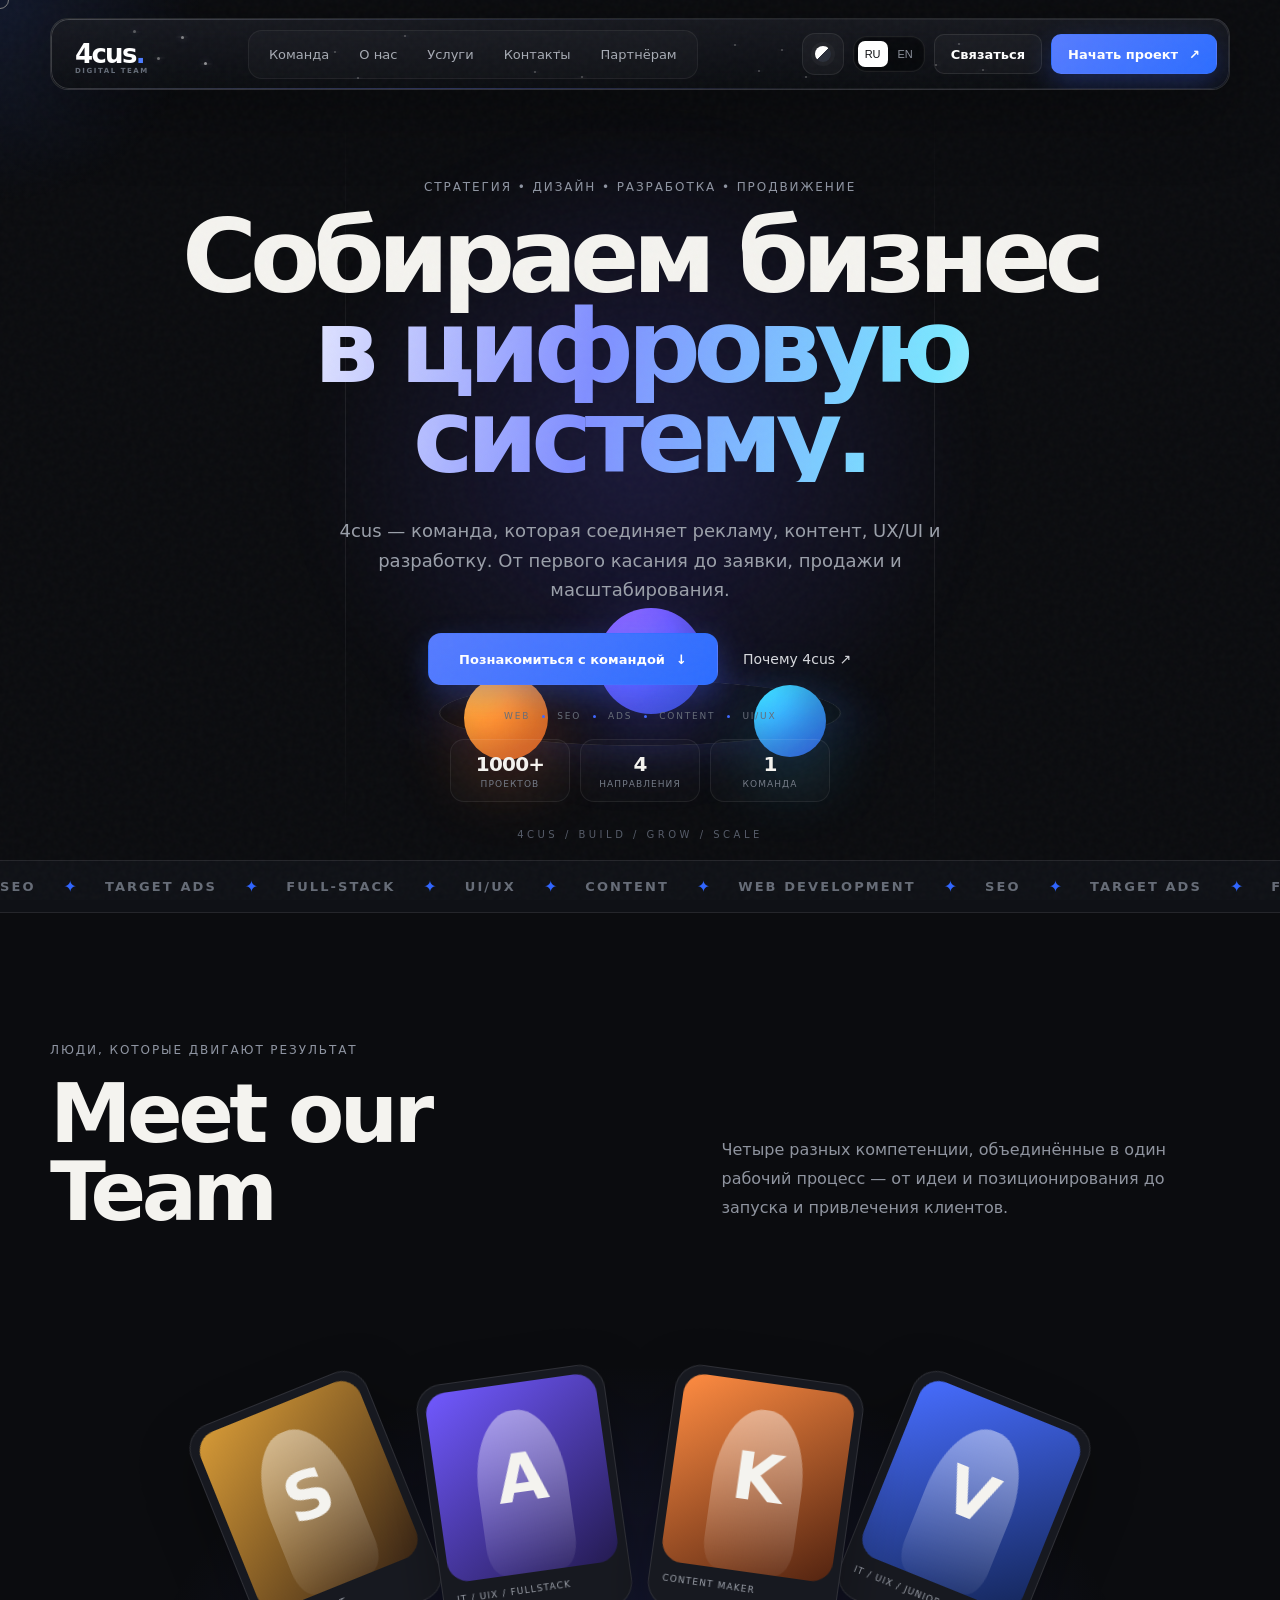
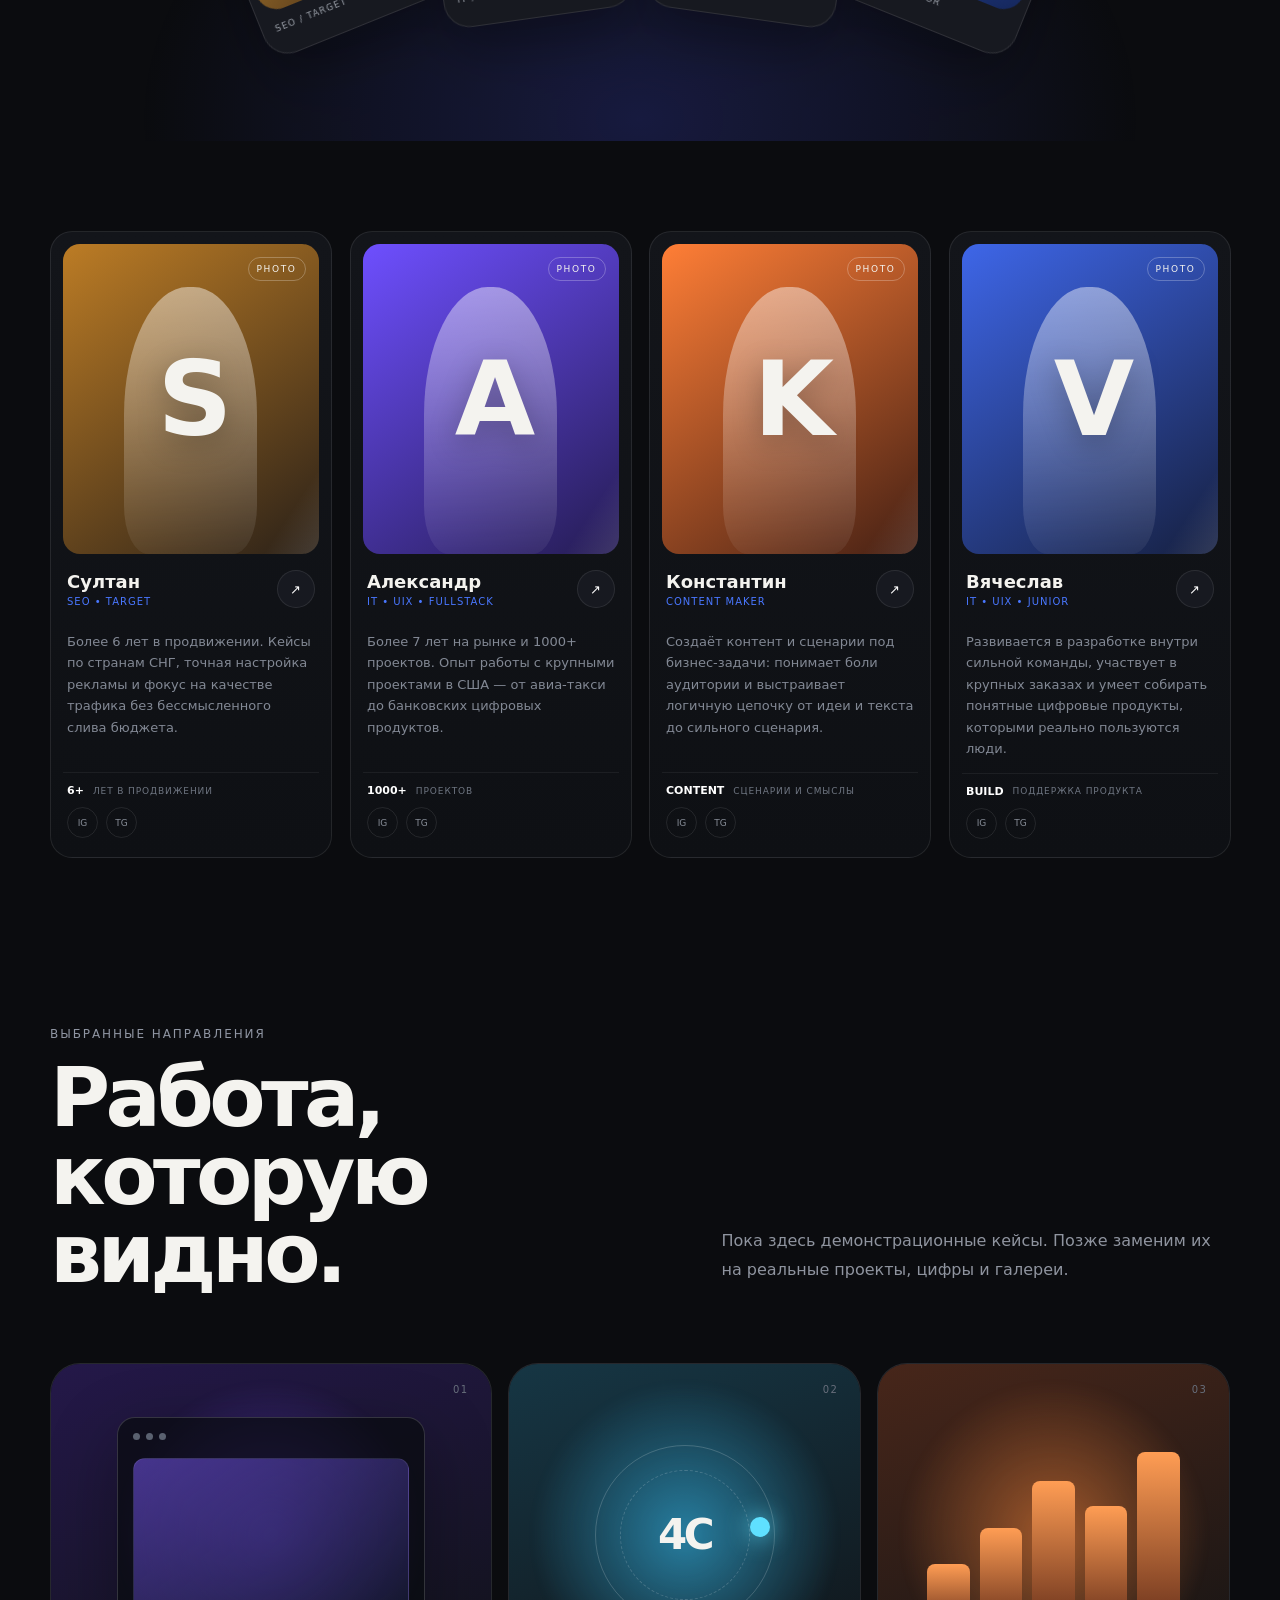
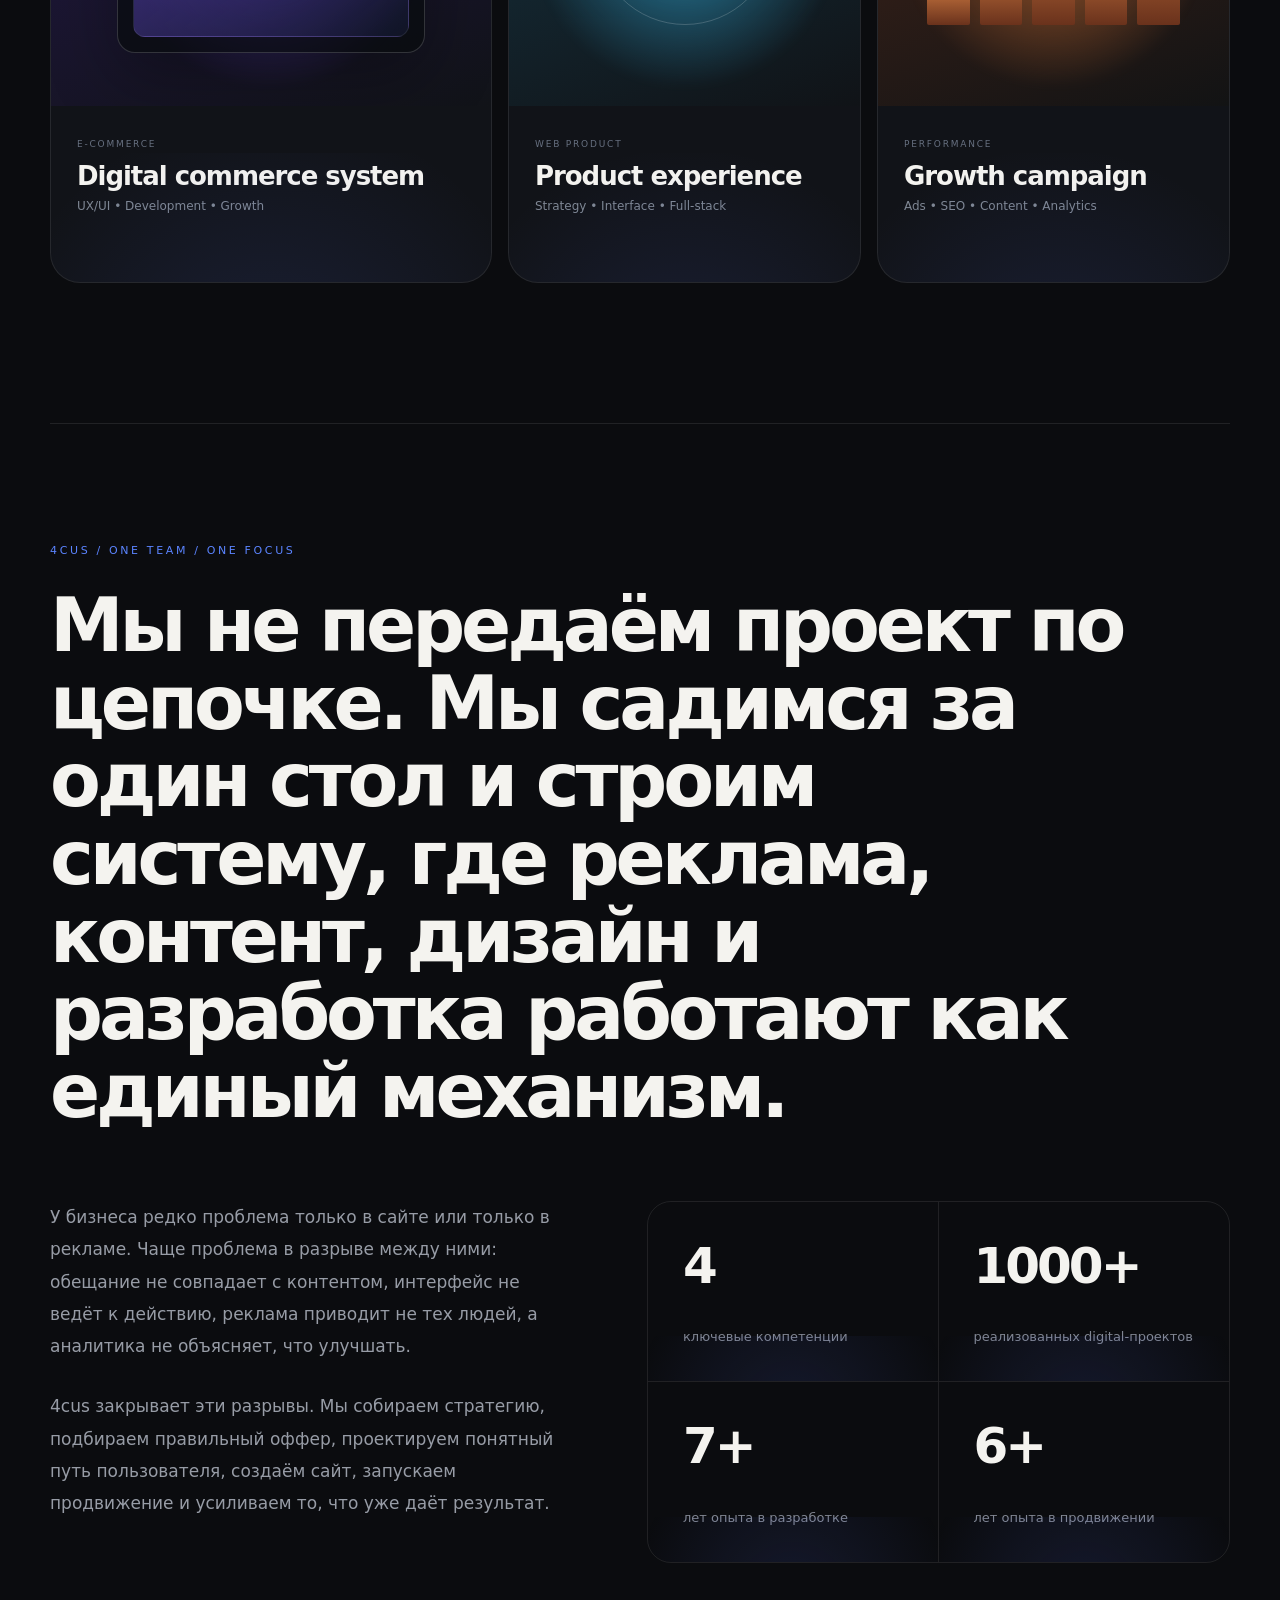
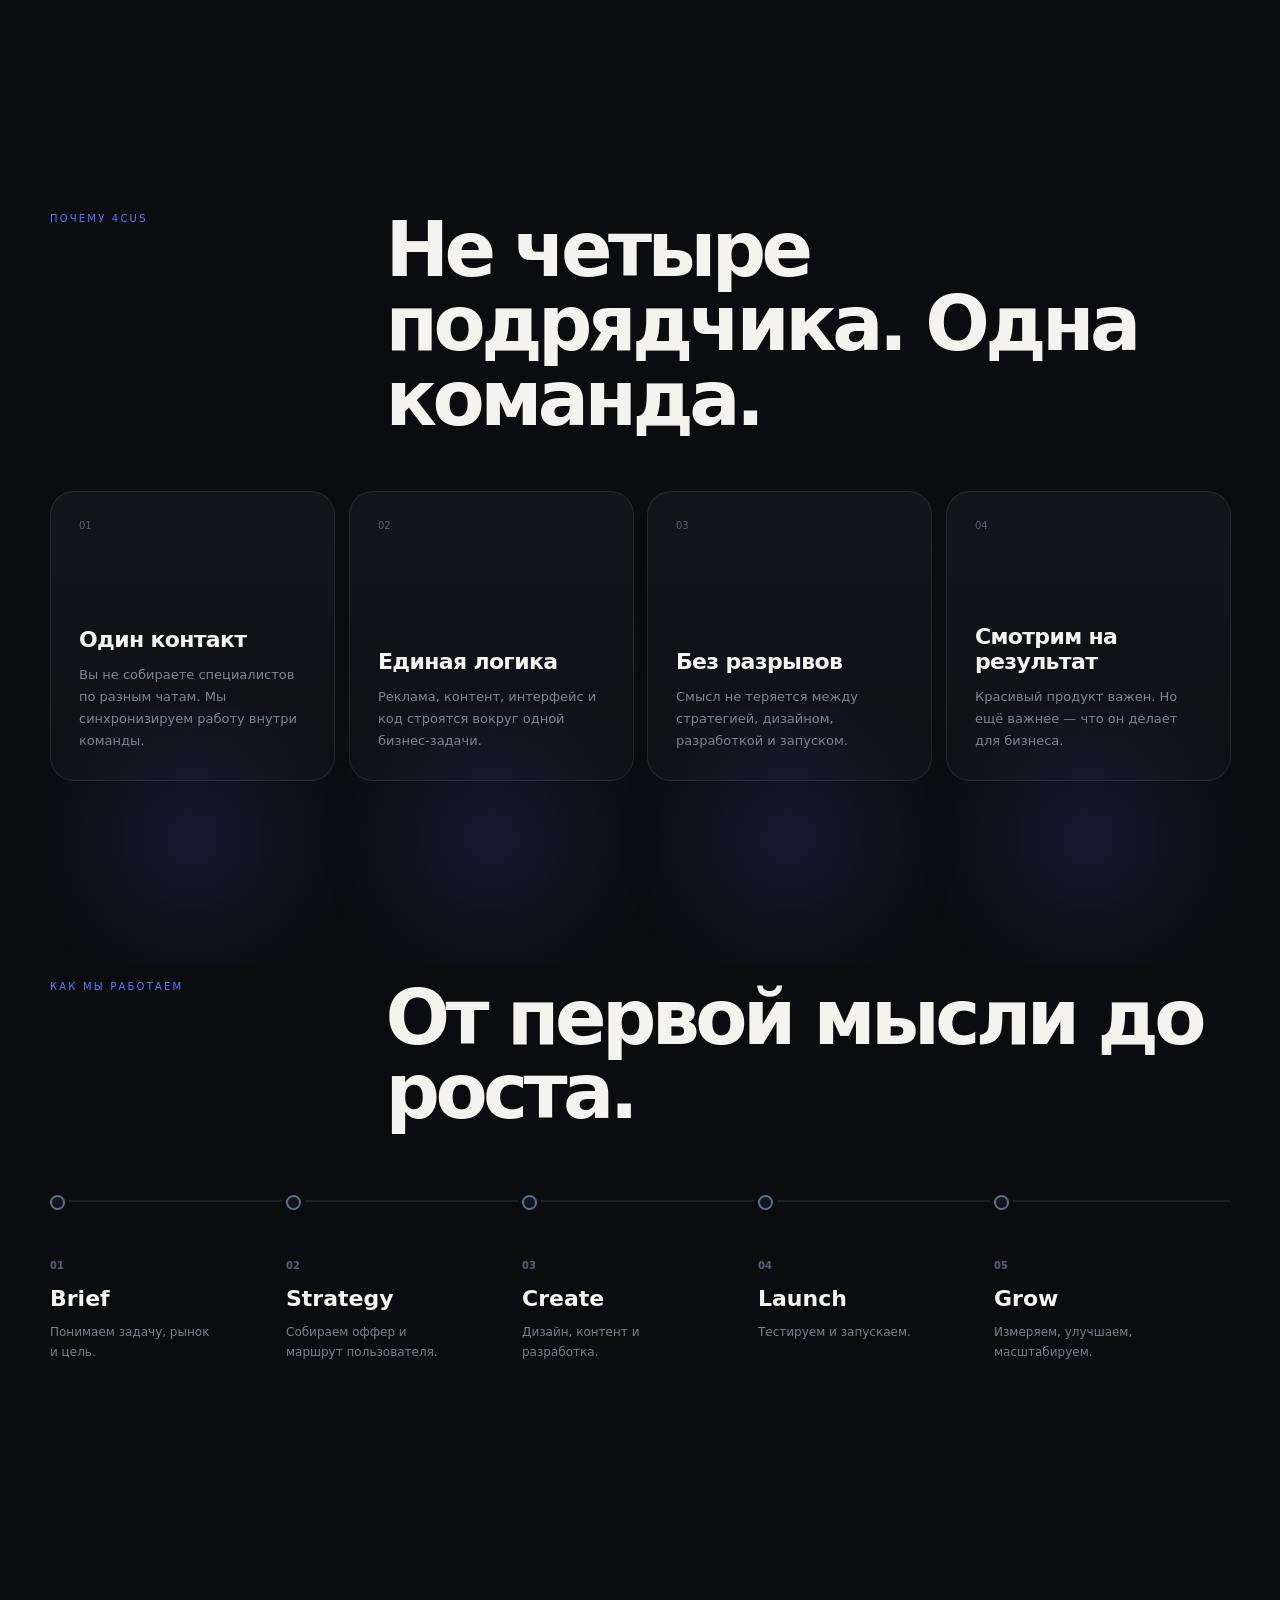
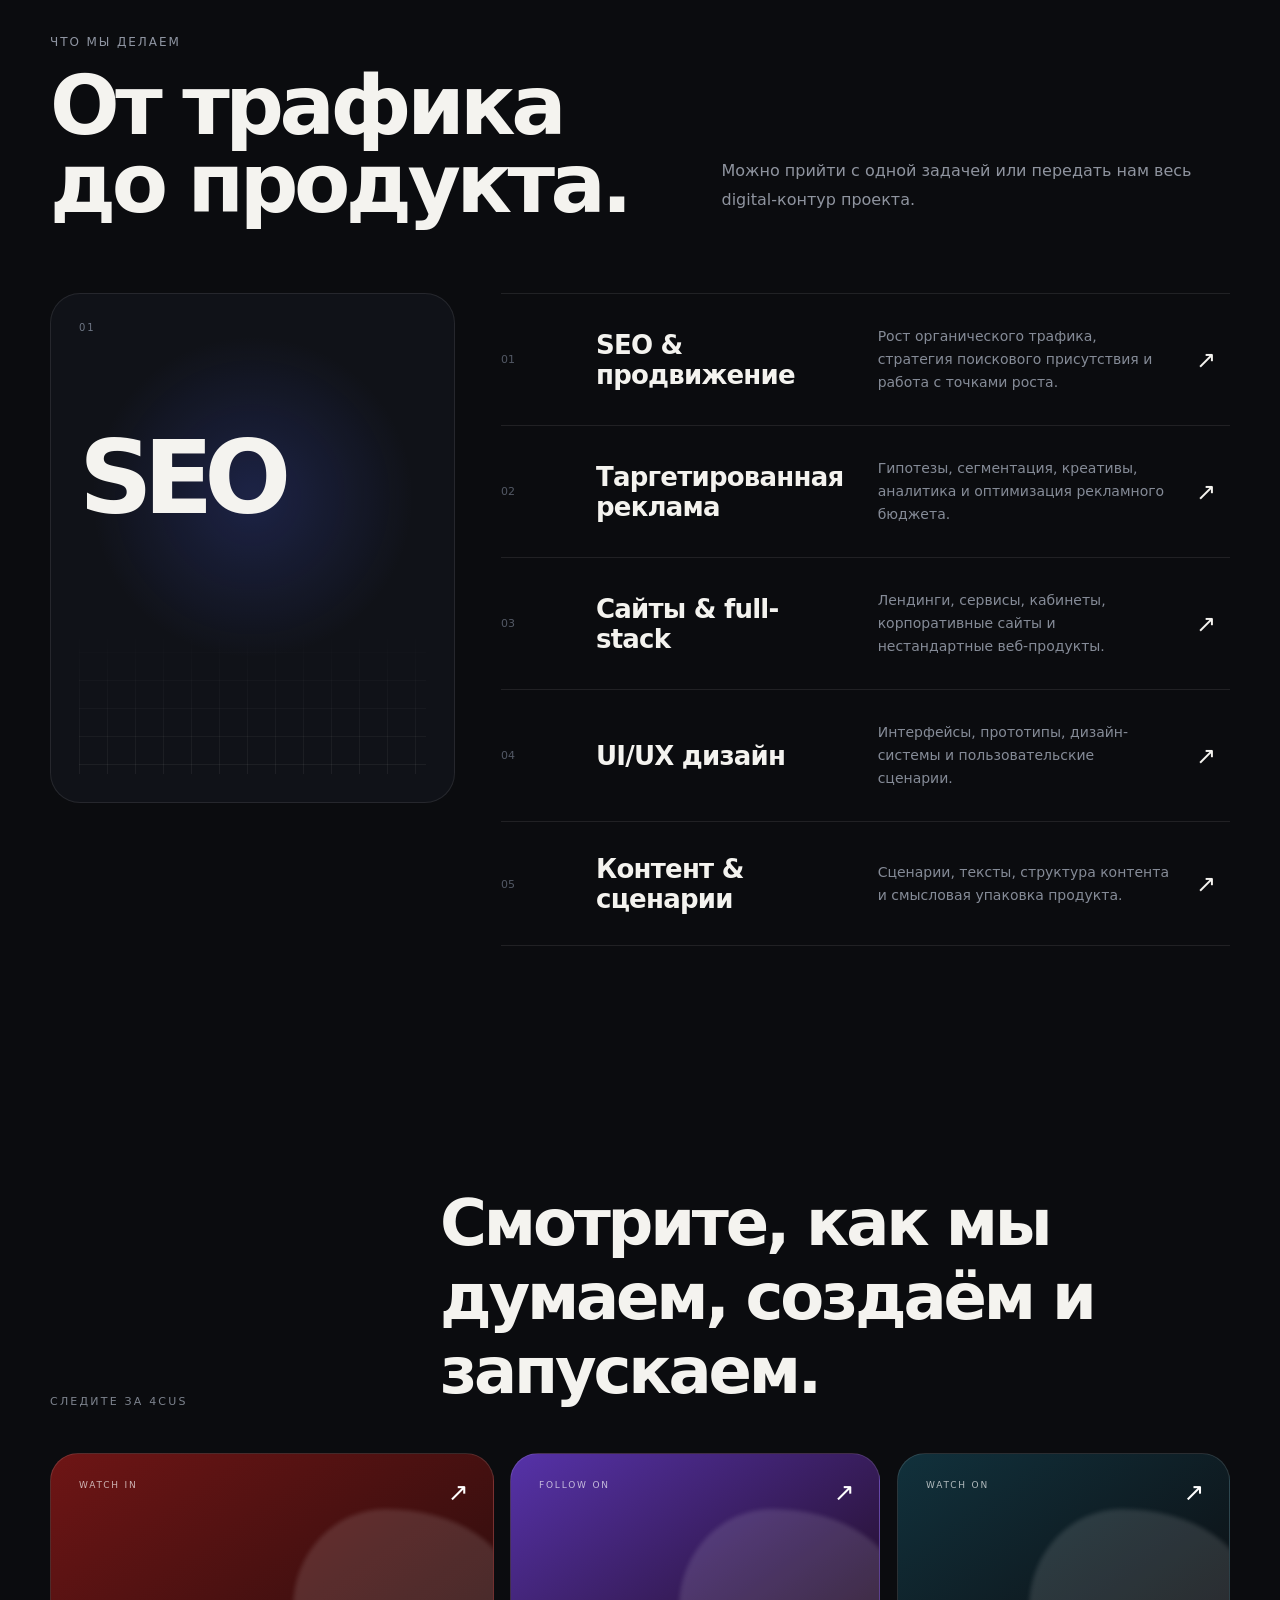
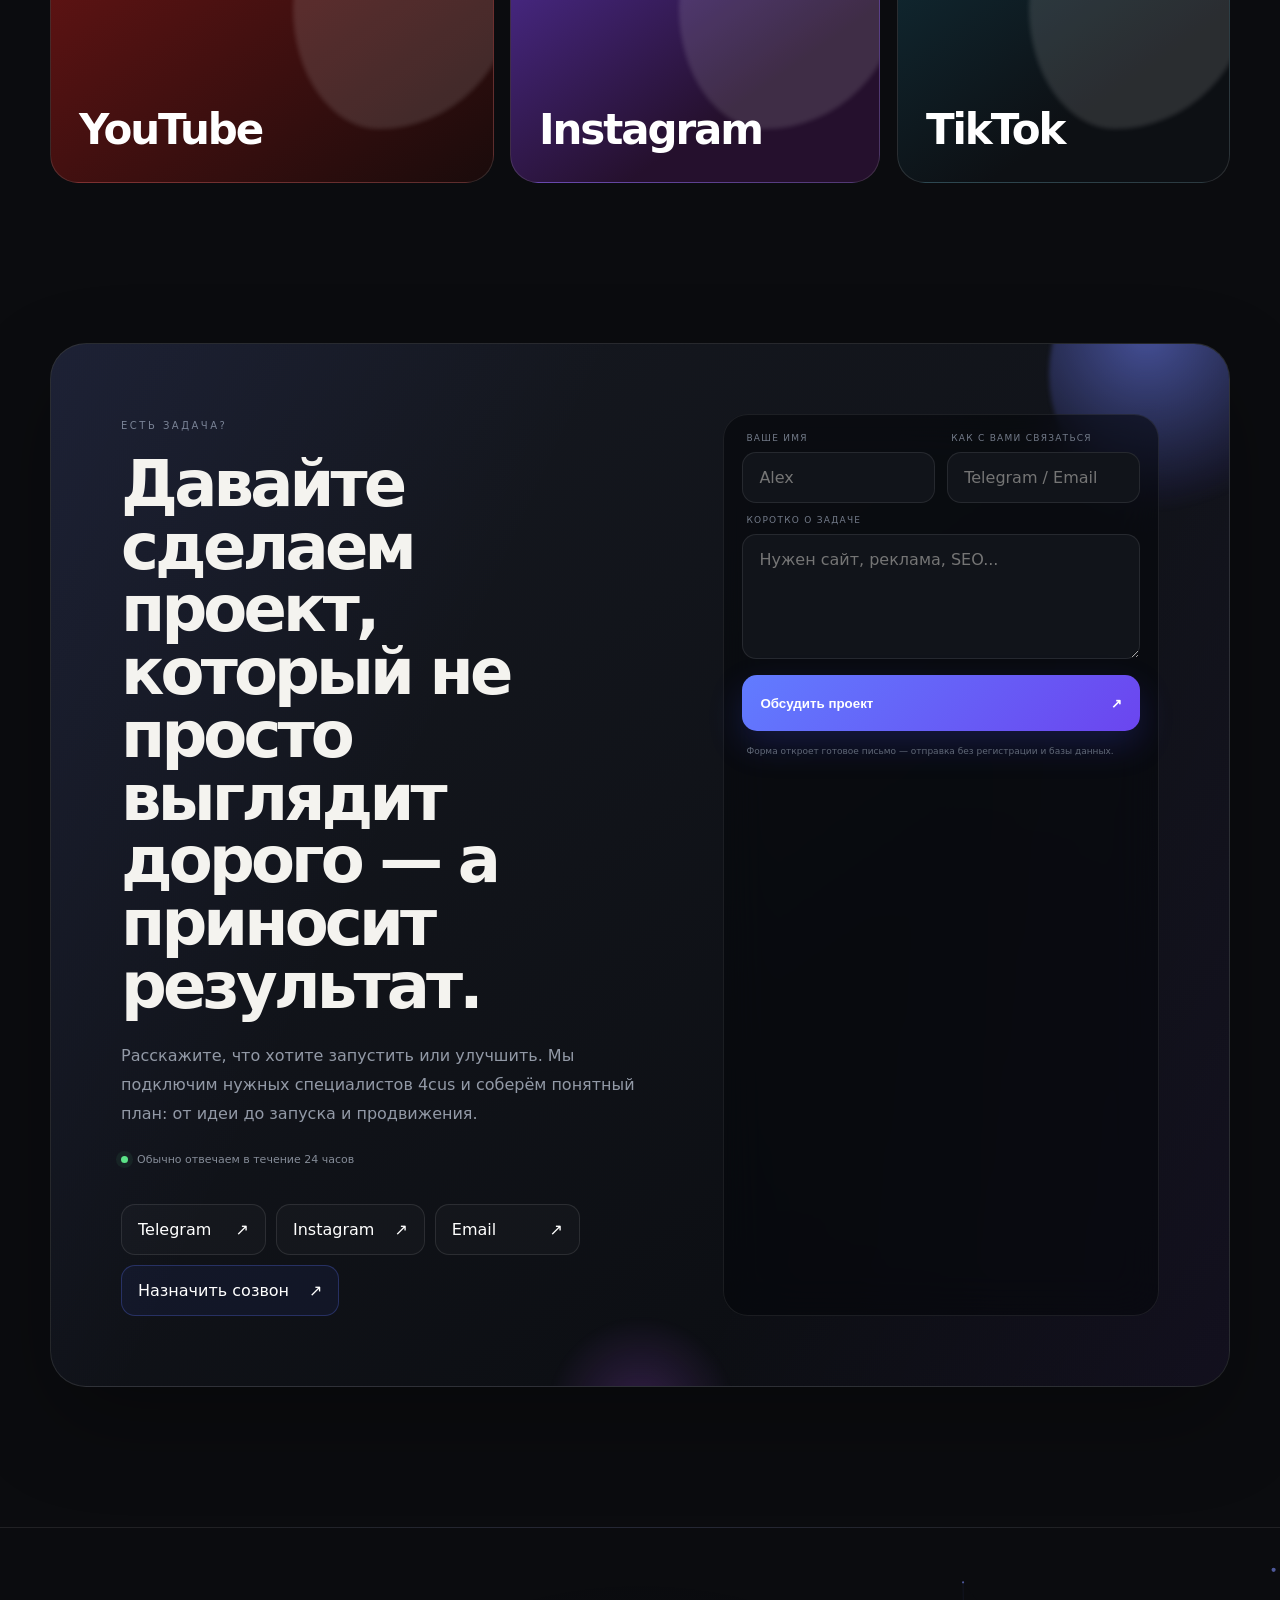
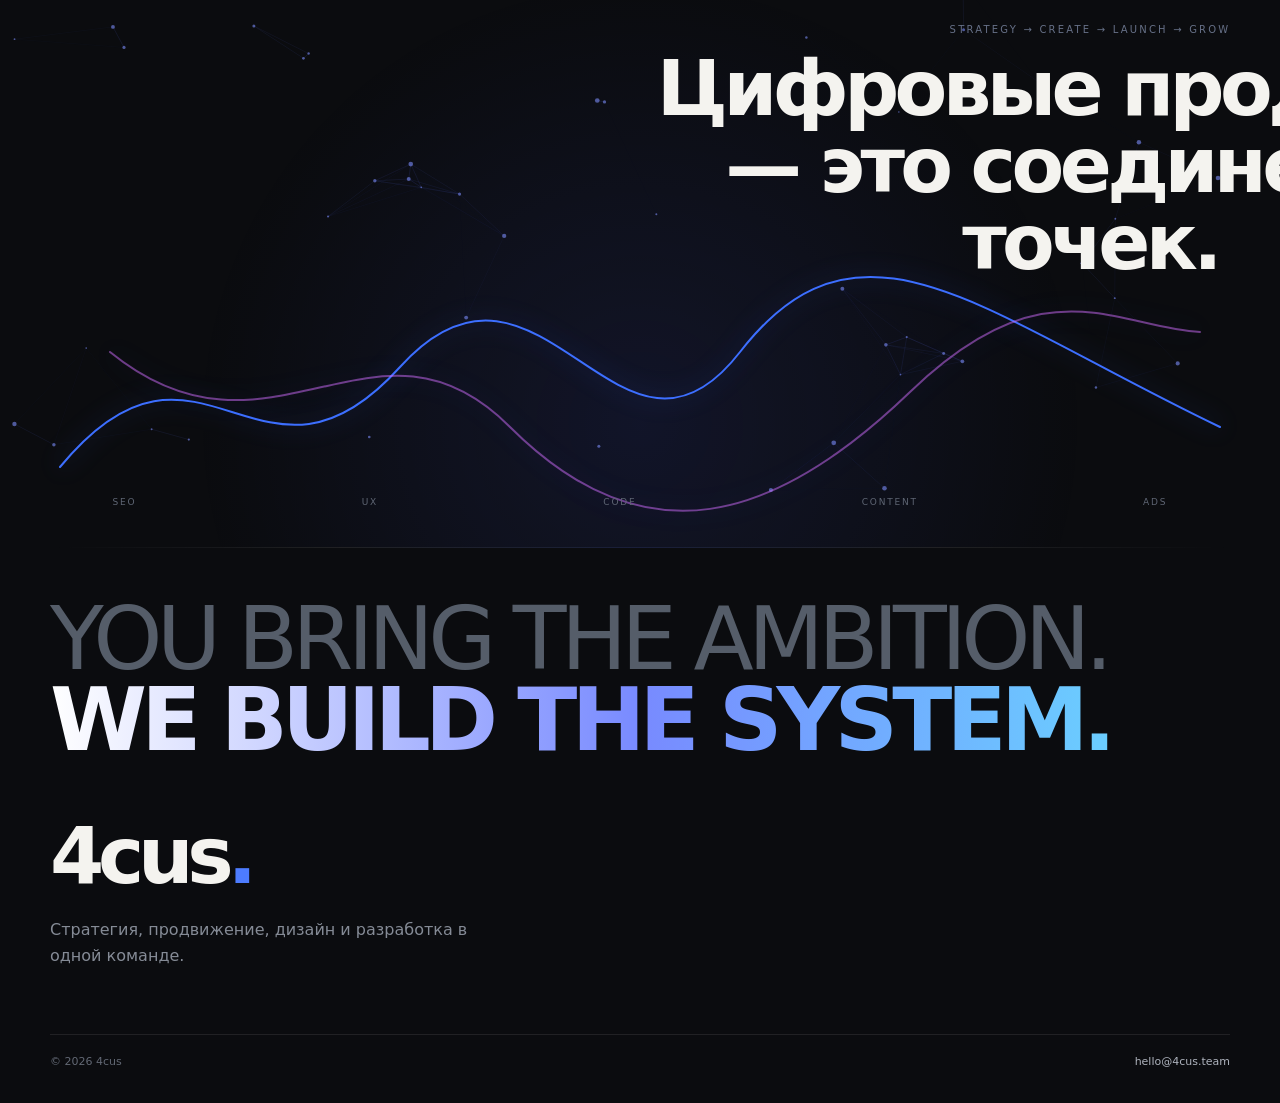
==== commit 692c3df3: "Add link to partners page in navigation" ====
--- a/index.html
+++ b/index.html
@@ -21,6 +21,7 @@
       <a href="#about" data-i18n="navAbout">О нас</a>
       <a href="#services" data-i18n="navServices">Услуги</a>
       <a href="#contact" data-i18n="navContact">Контакты</a>
+      <a href="/parth.html">Партнёрам</a>
     </nav>
     <div class="top-actions">
       <button class="theme-toggle" id="themeToggle" type="button" aria-label="Toggle theme"><span class="theme-dot"></span></button>
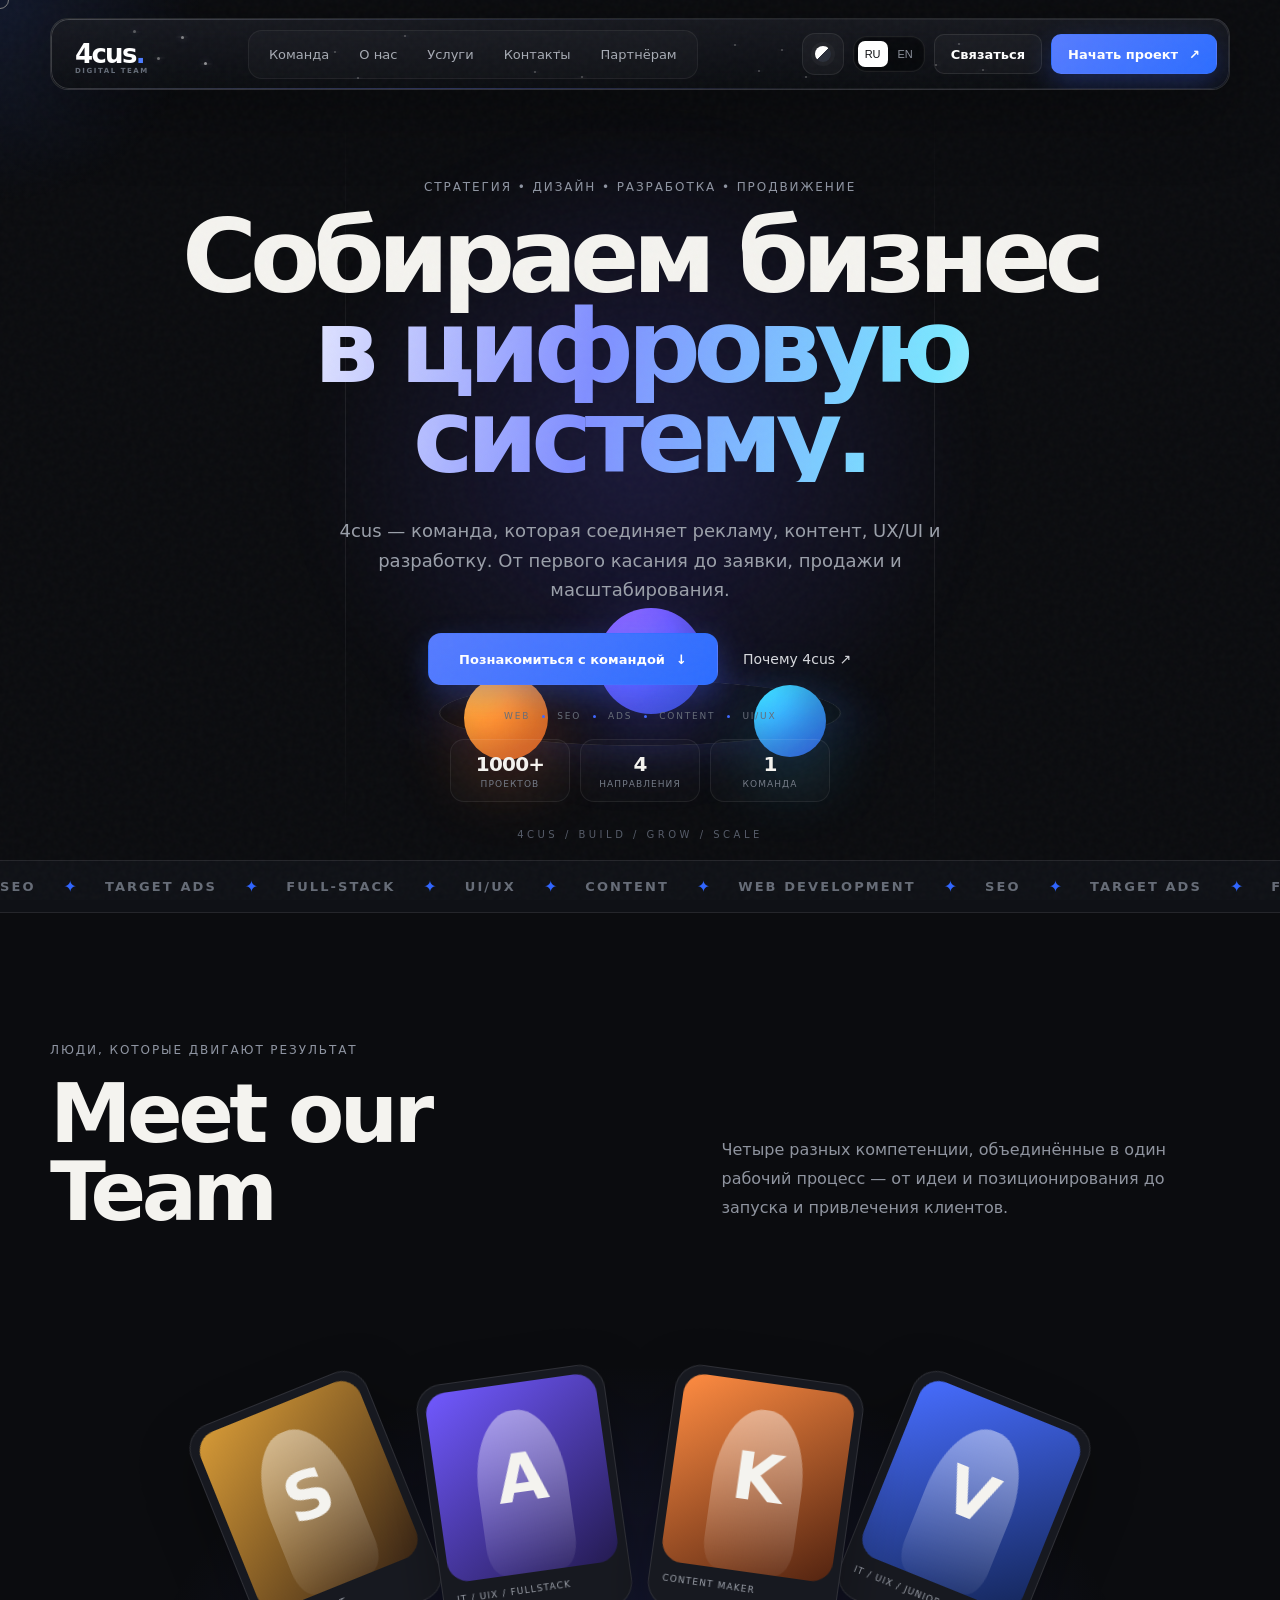
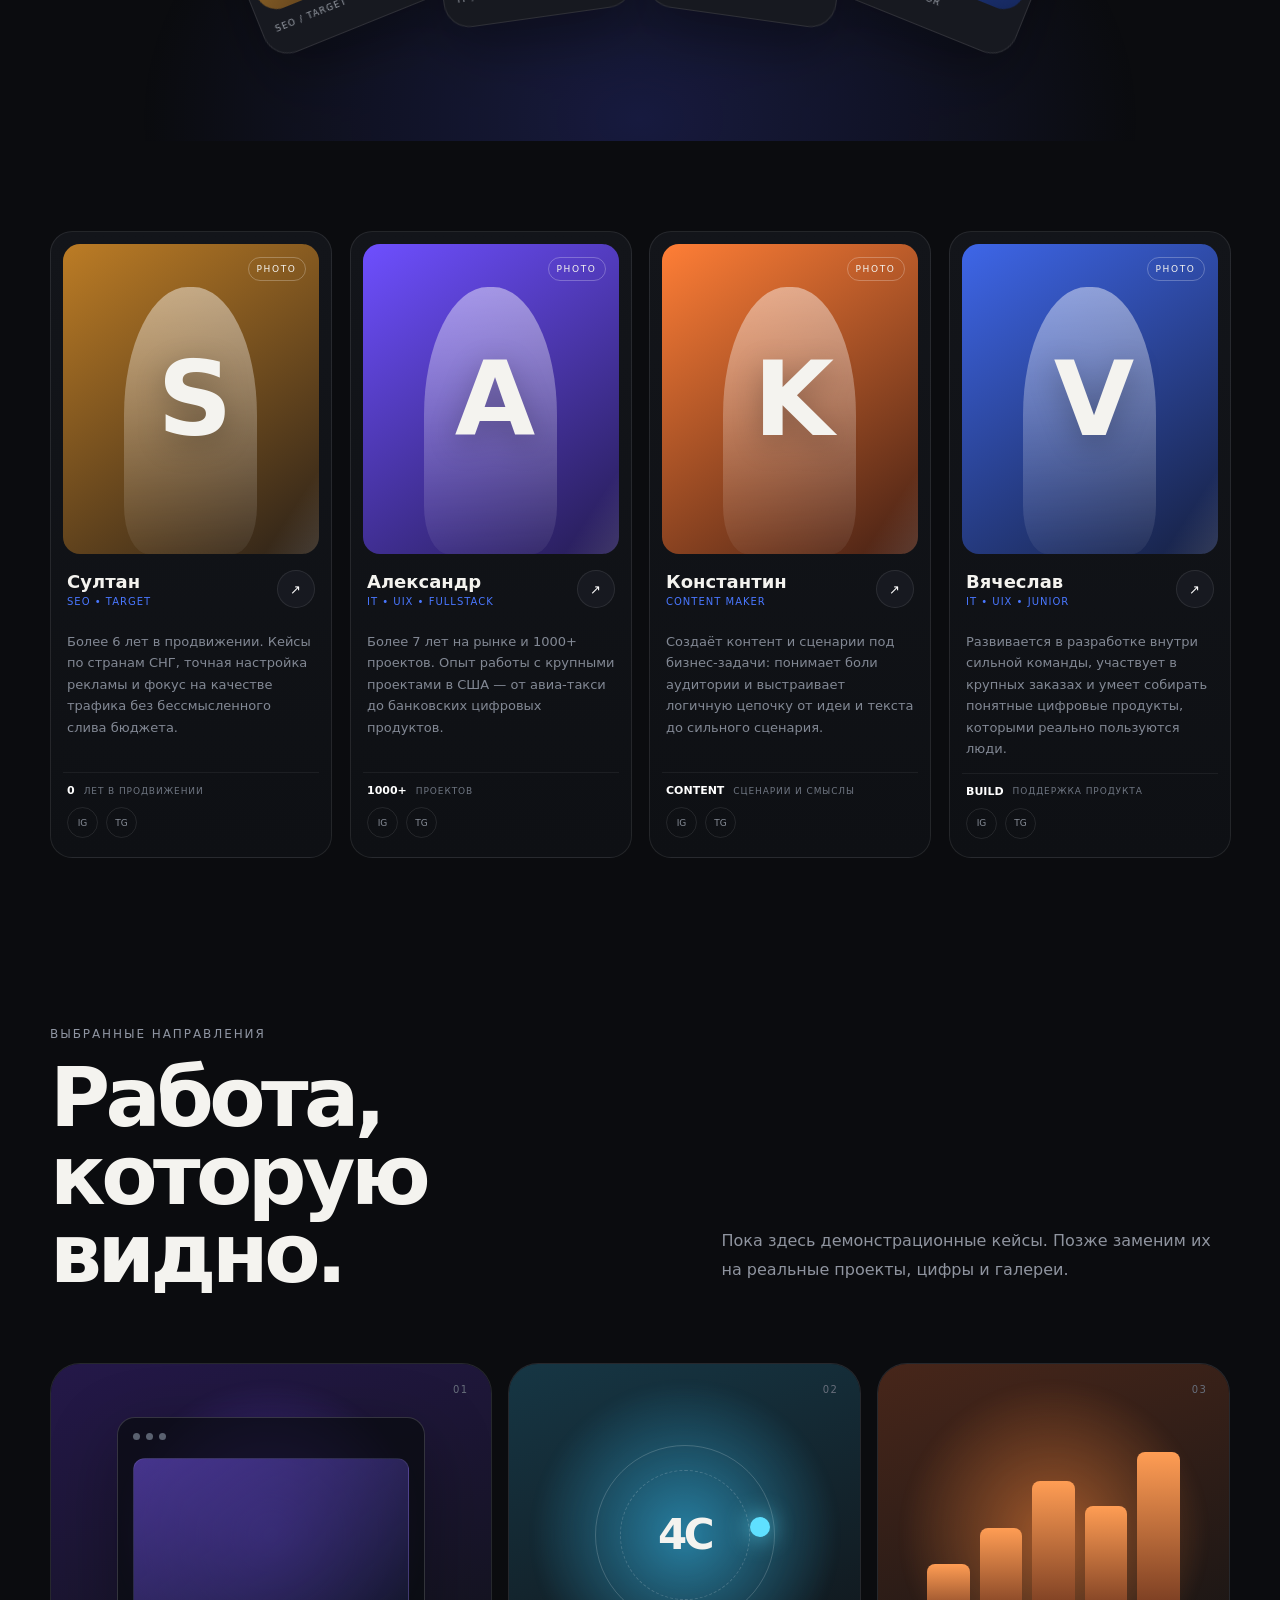
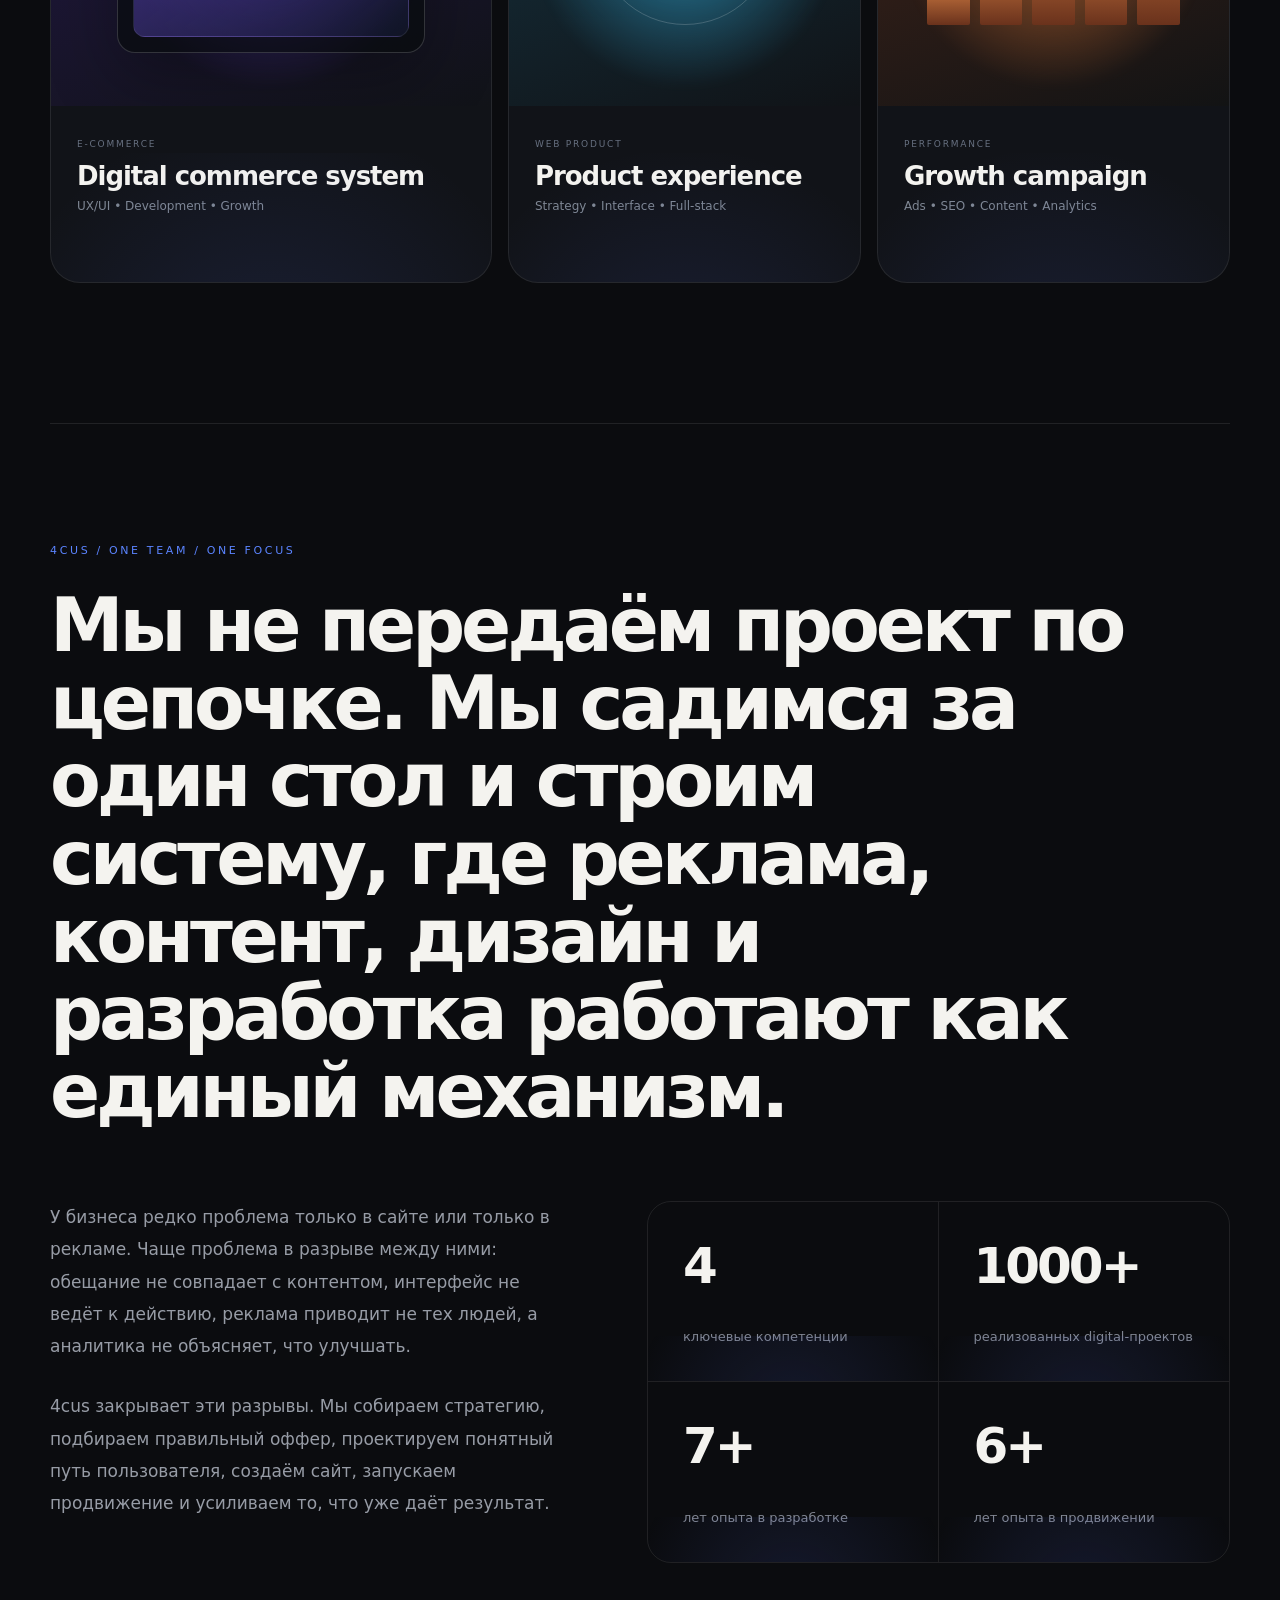
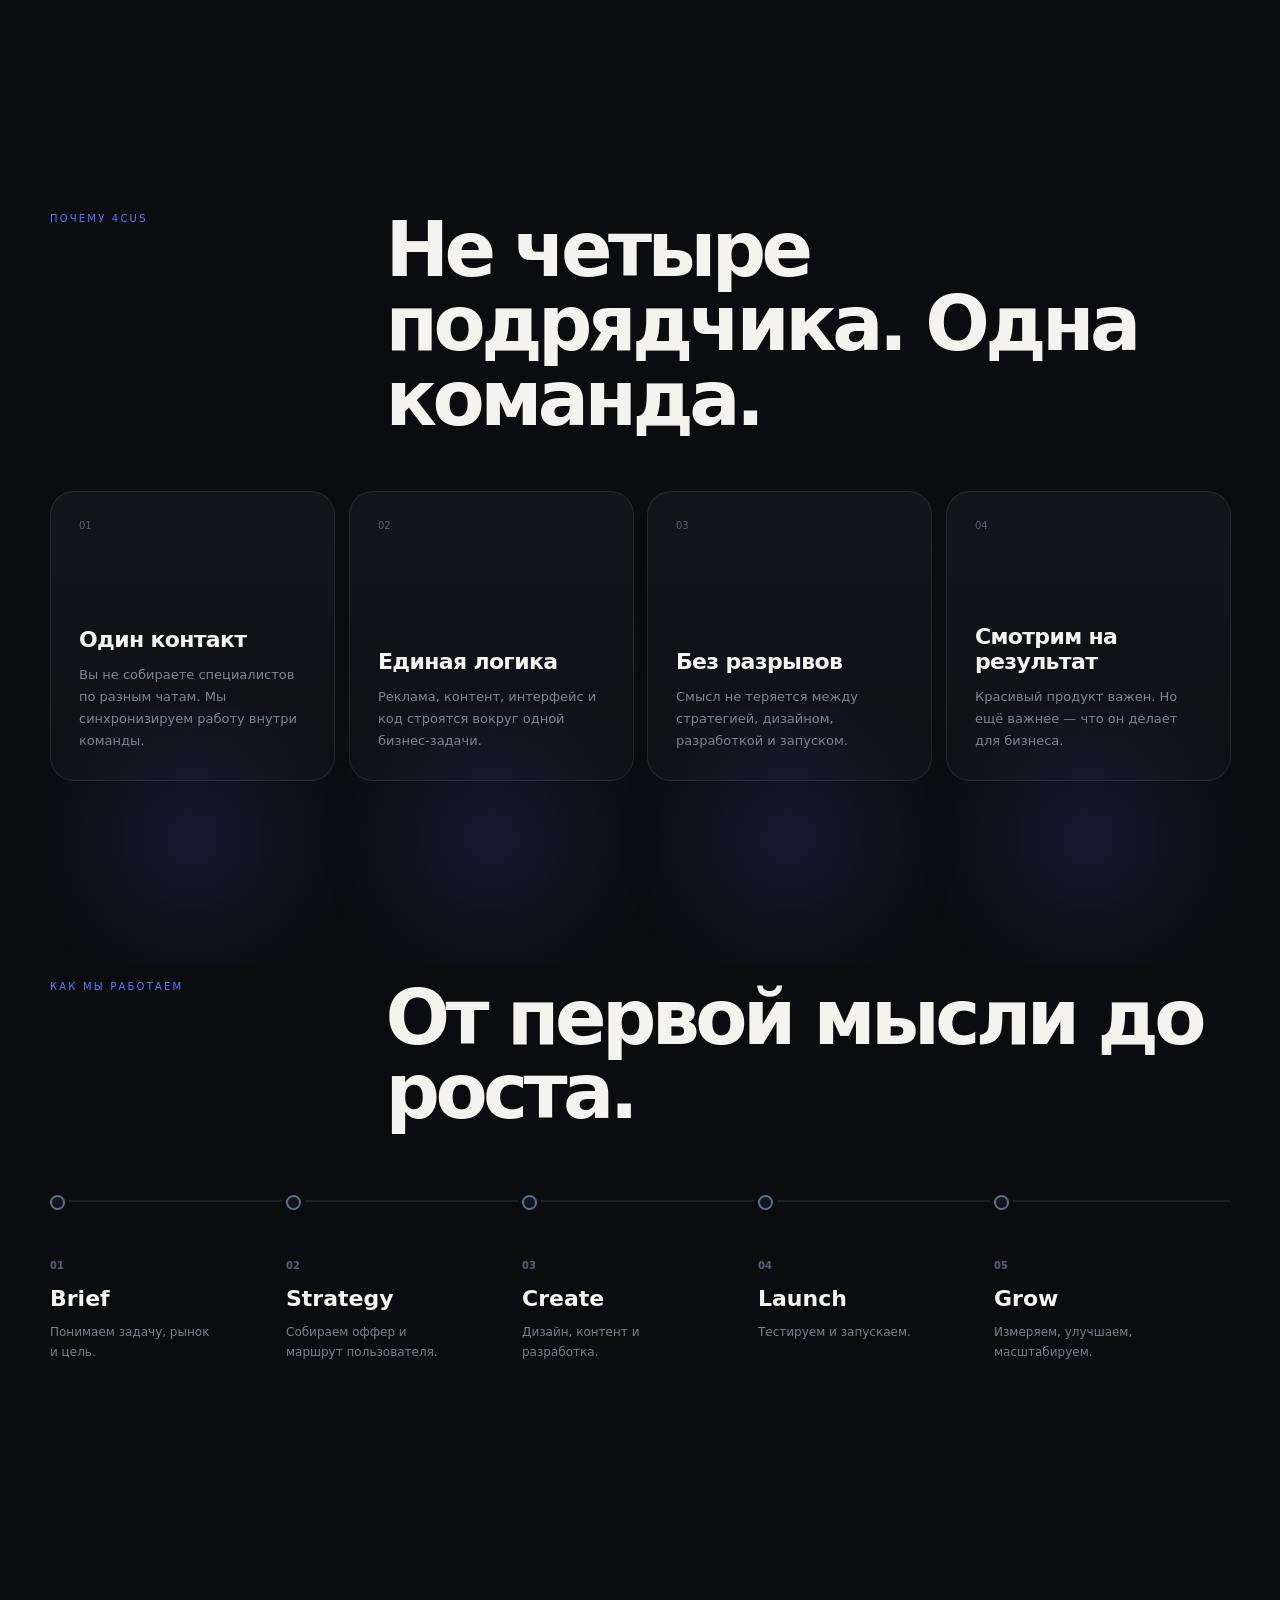
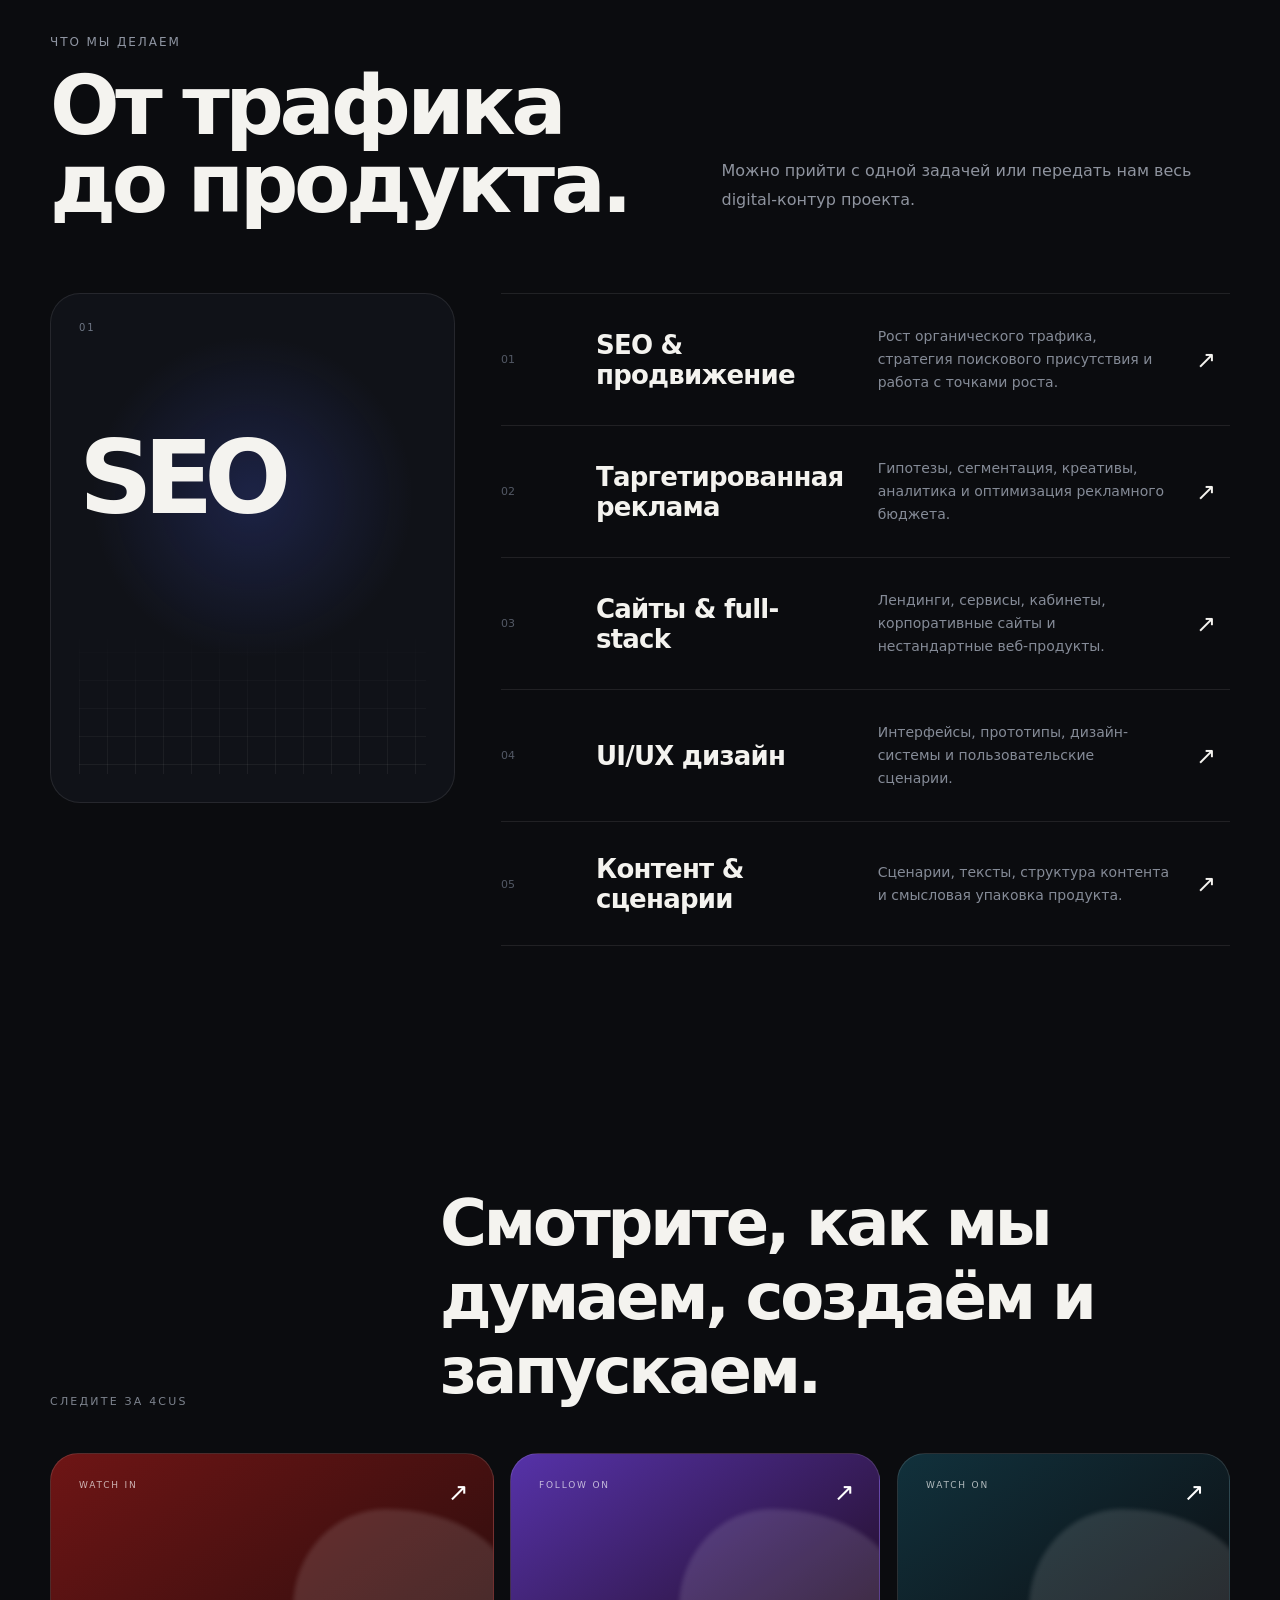
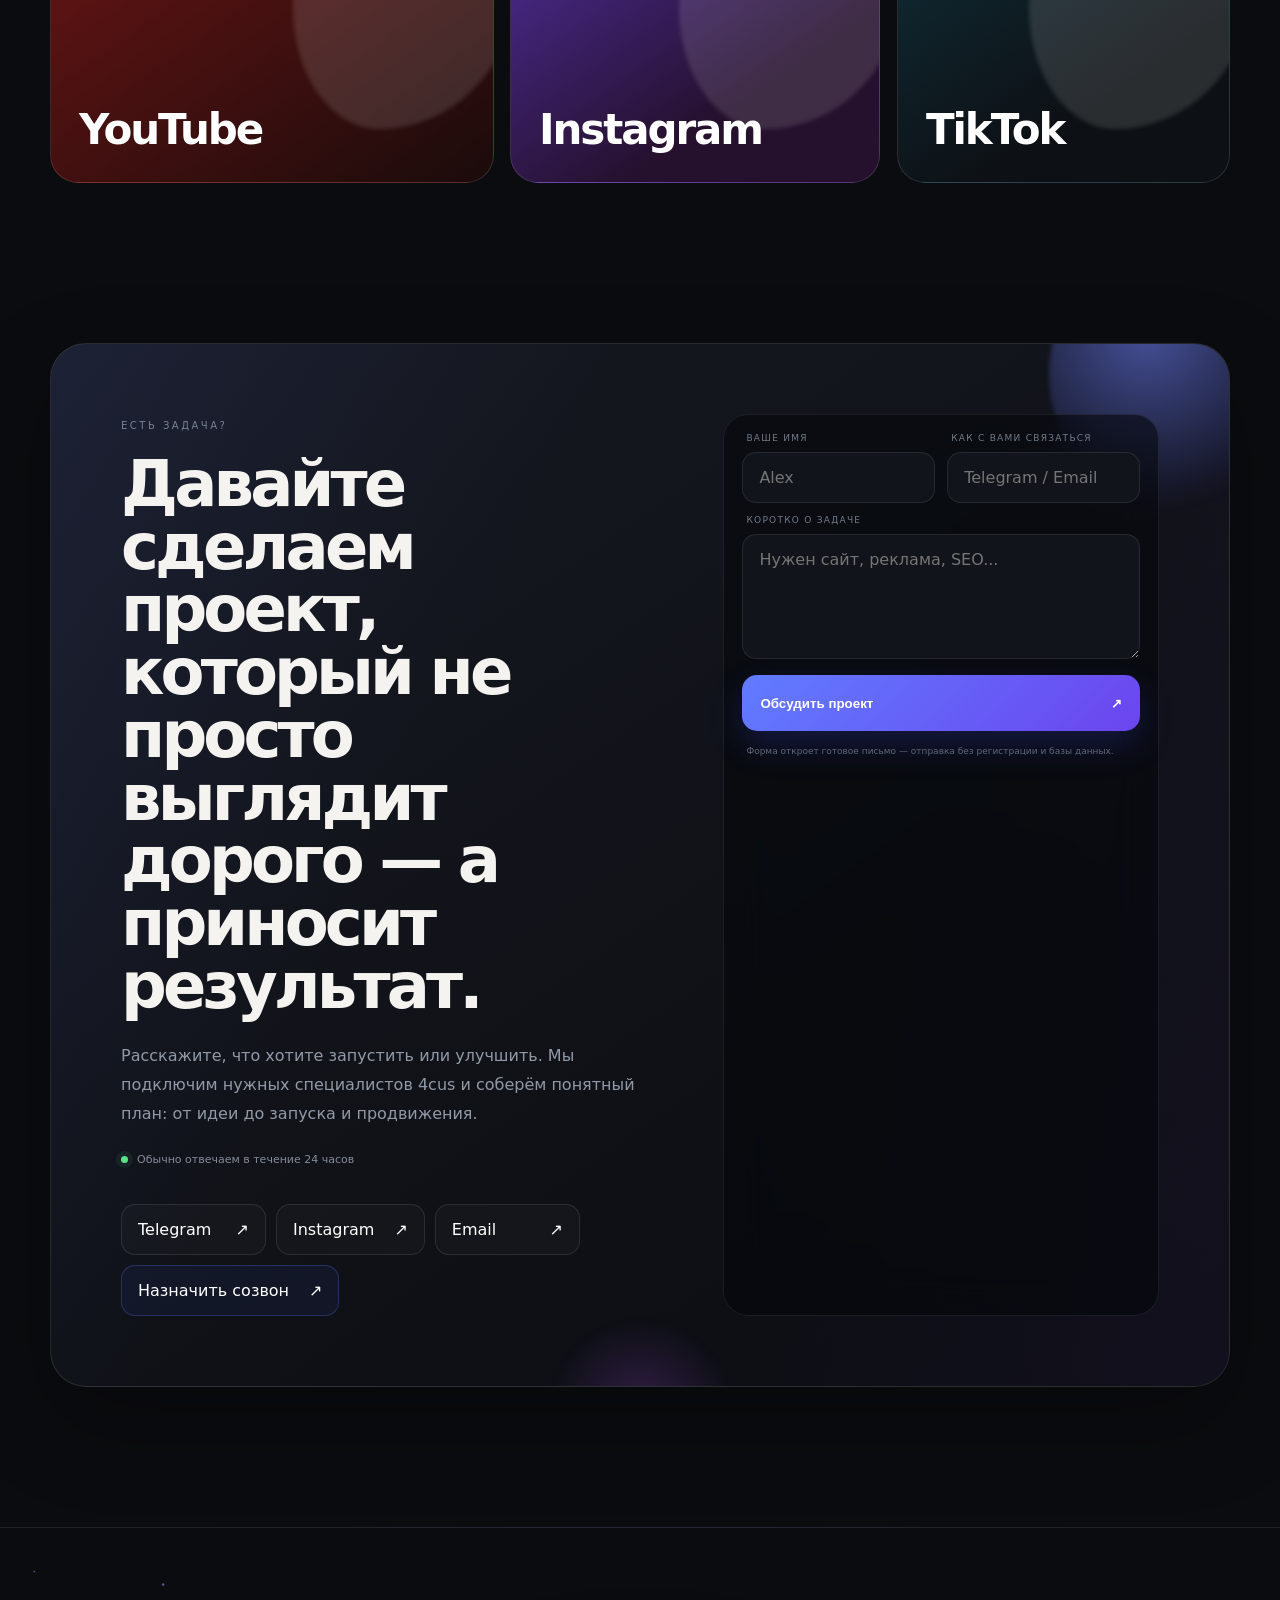
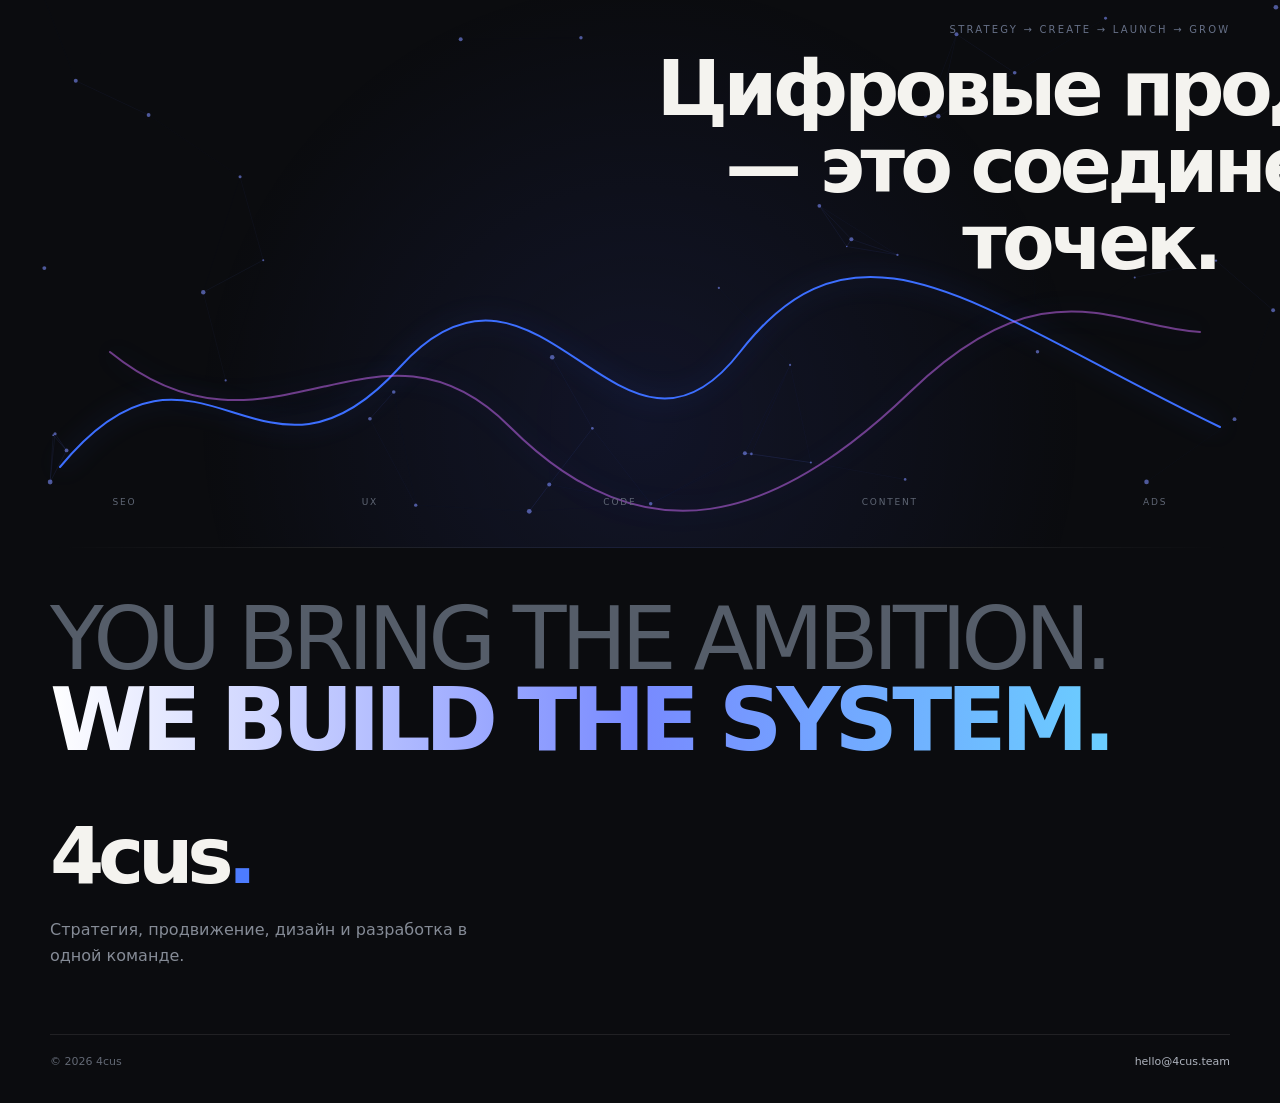
==== commit 1da6d2d6: "Update index.html" ====
--- a/index.html
+++ b/index.html
@@ -21,7 +21,7 @@
       <a href="#about" data-i18n="navAbout">О нас</a>
       <a href="#services" data-i18n="navServices">Услуги</a>
       <a href="#contact" data-i18n="navContact">Контакты</a>
-      <a href="/parth.html">Партнёрам</a>
+      <a href="https://sanek99tyan-svg.github.io/4cusv4/parth.html">Партнёрам</a>
     </nav>
     <div class="top-actions">
       <button class="theme-toggle" id="themeToggle" type="button" aria-label="Toggle theme"><span class="theme-dot"></span></button>
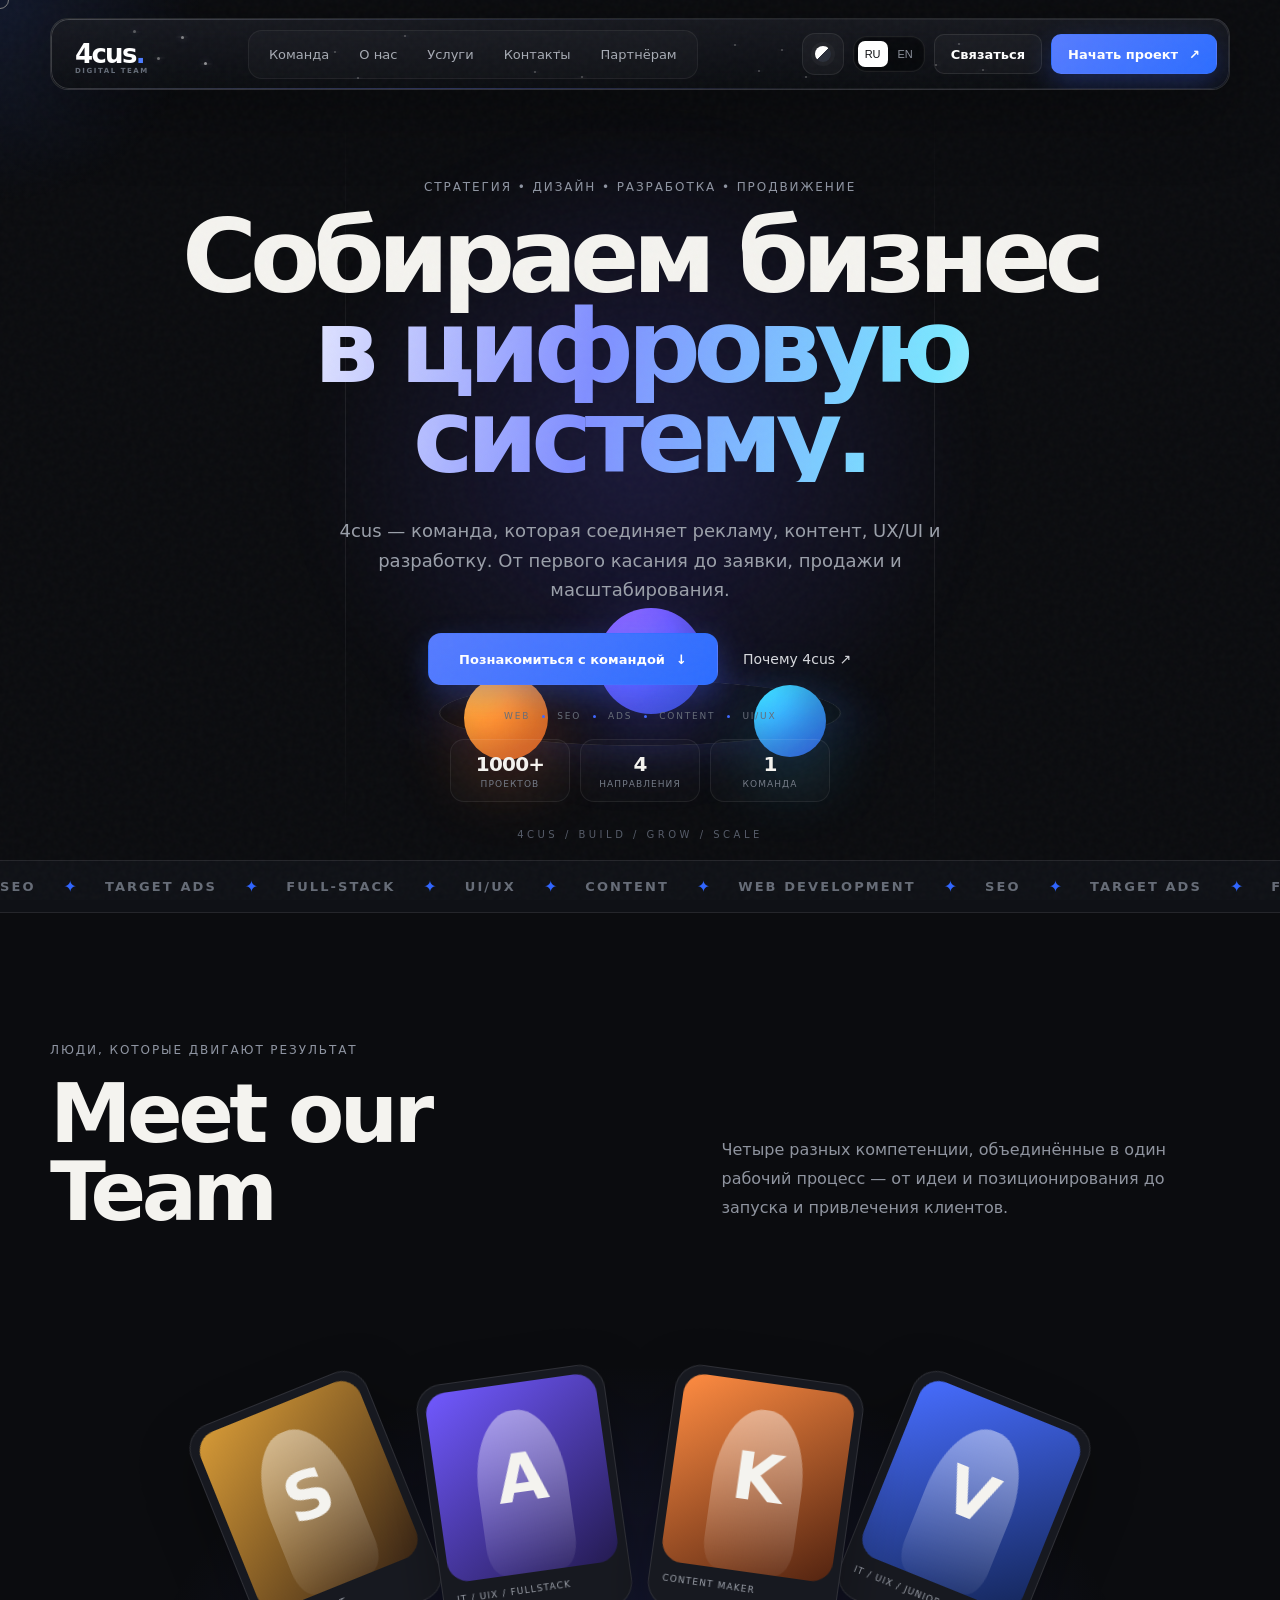
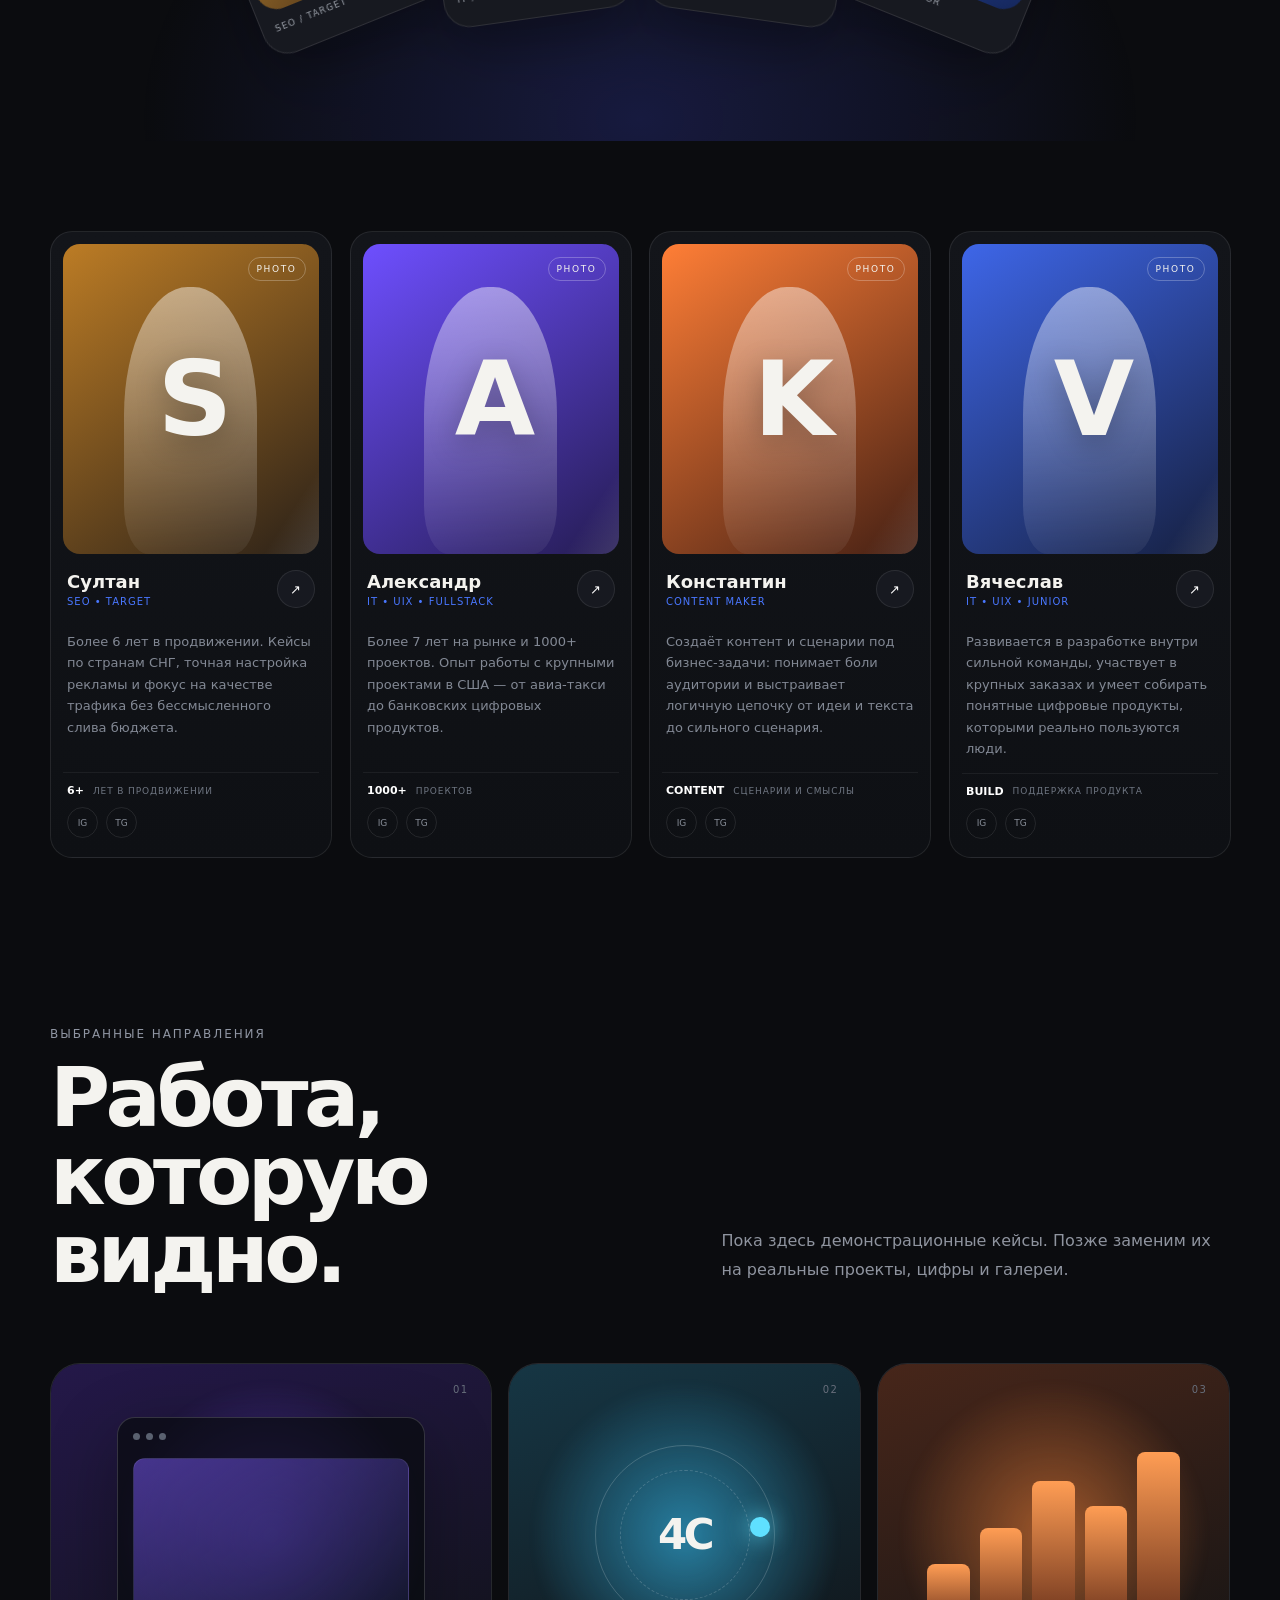
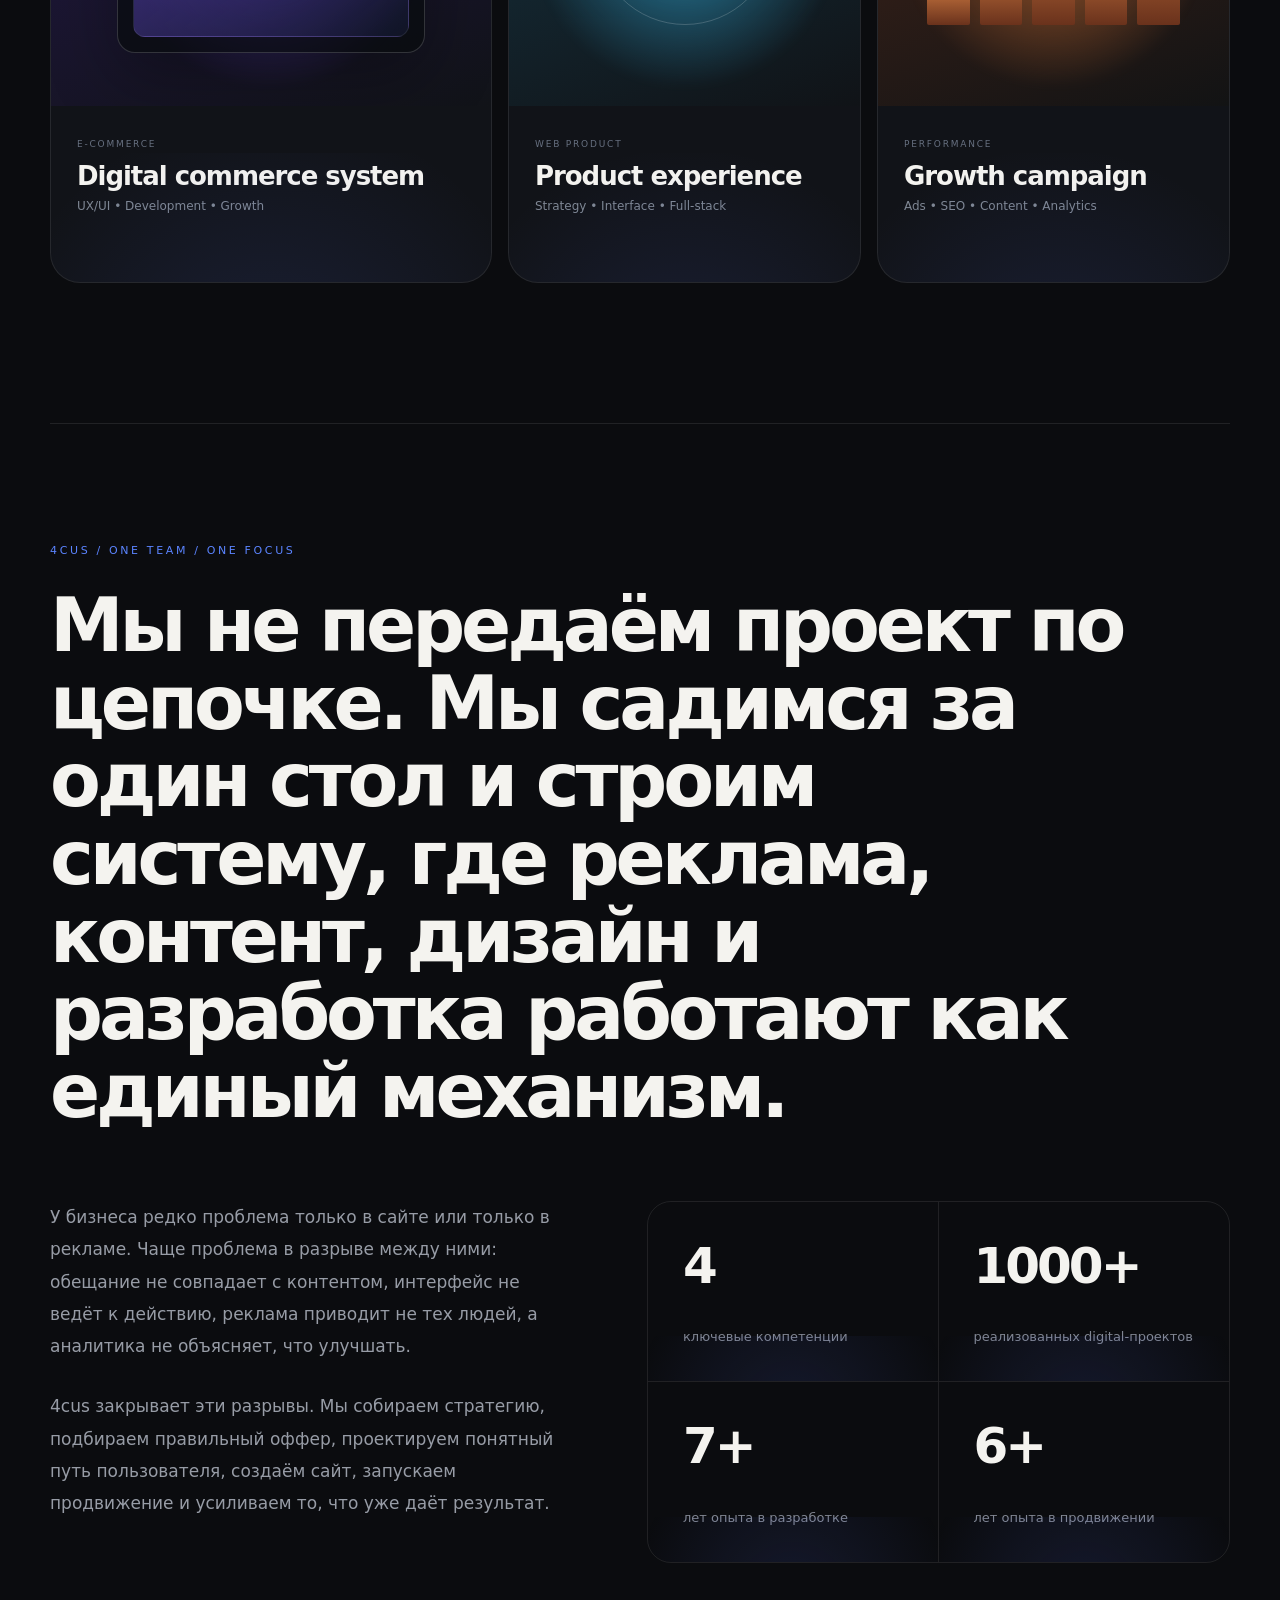
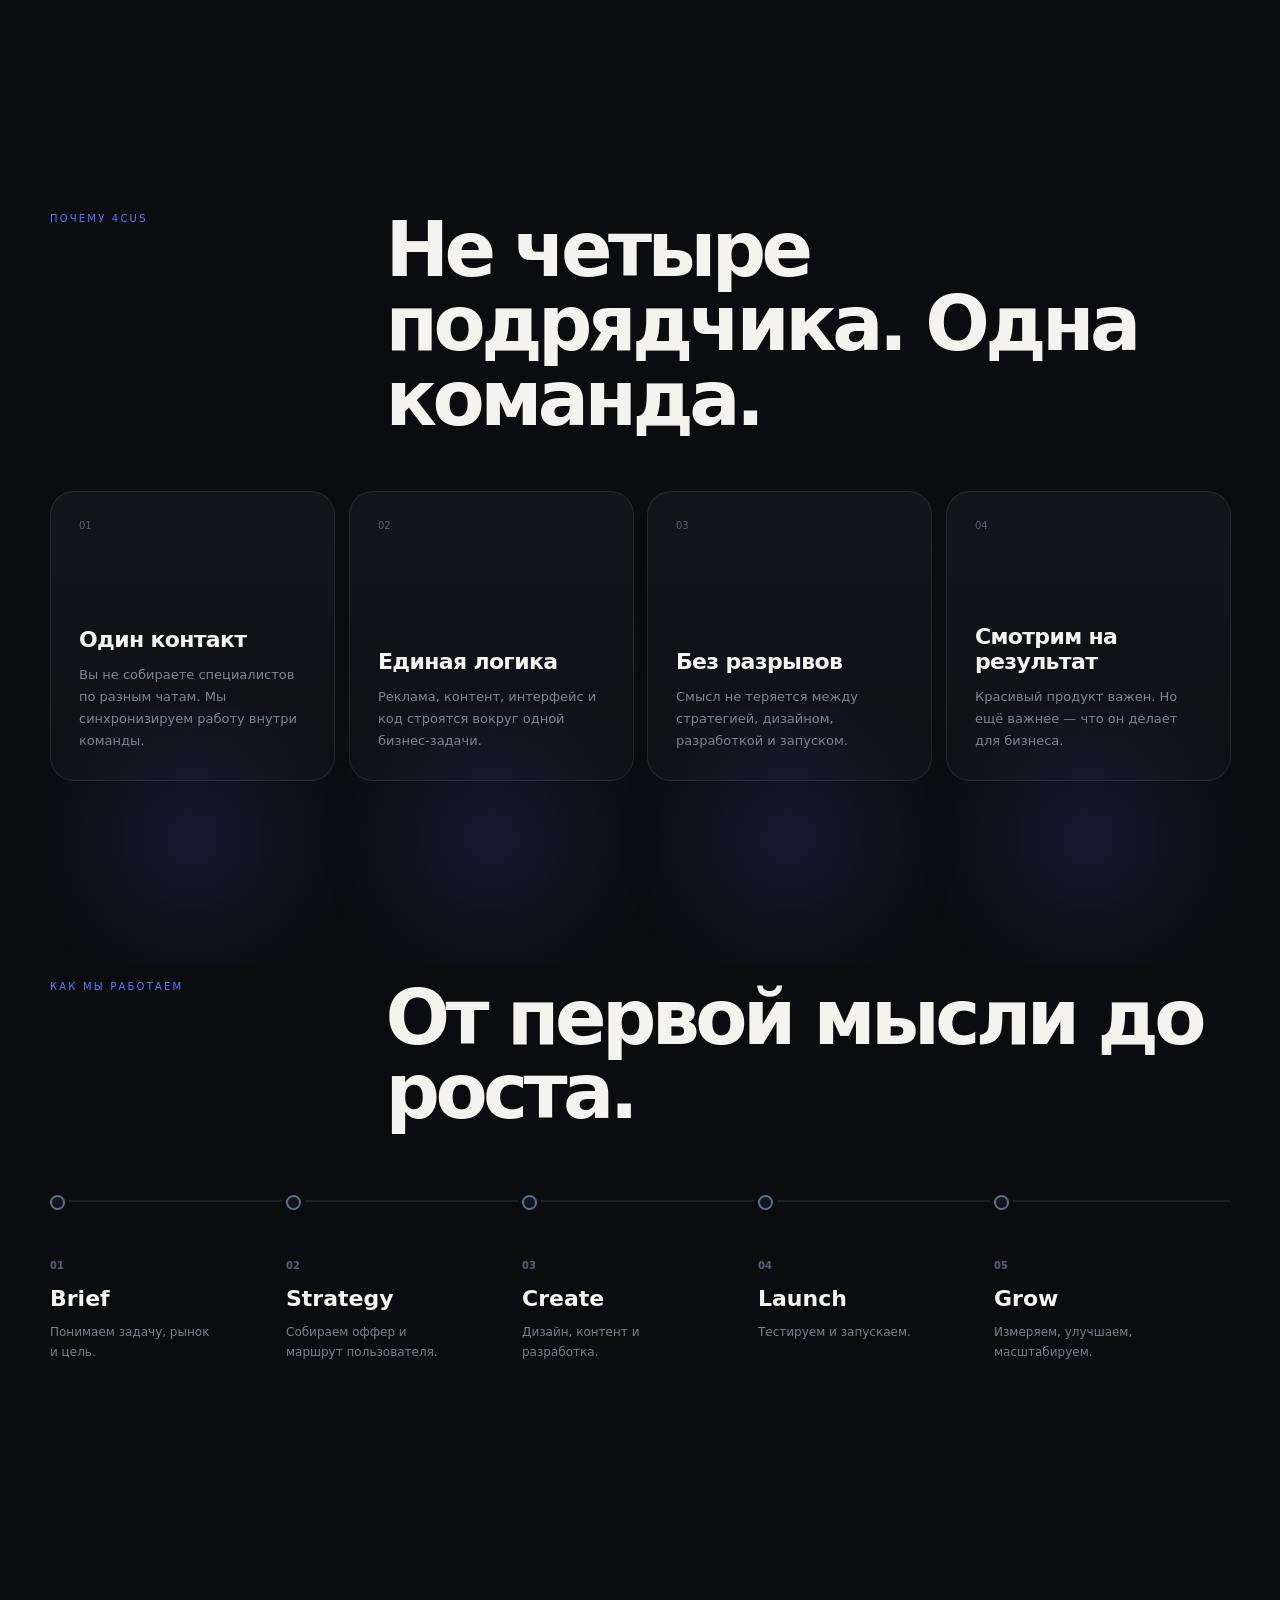
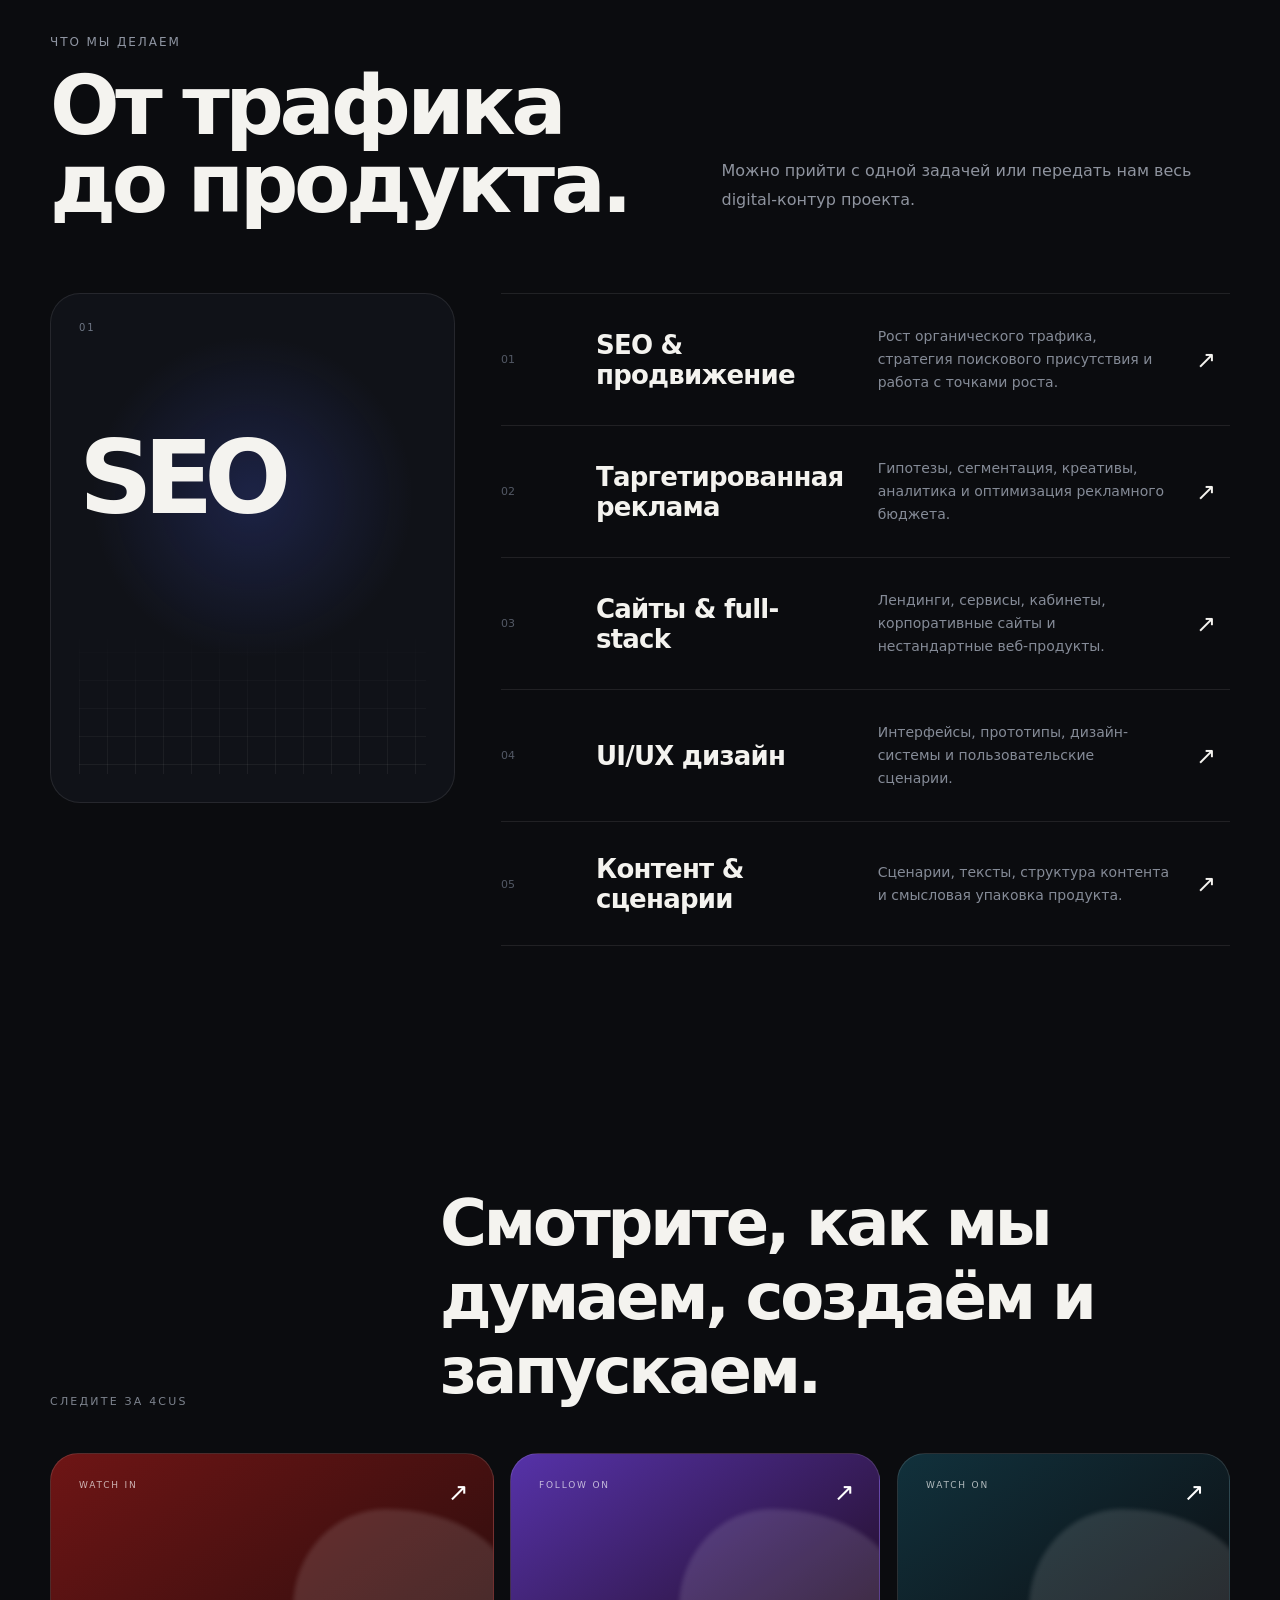
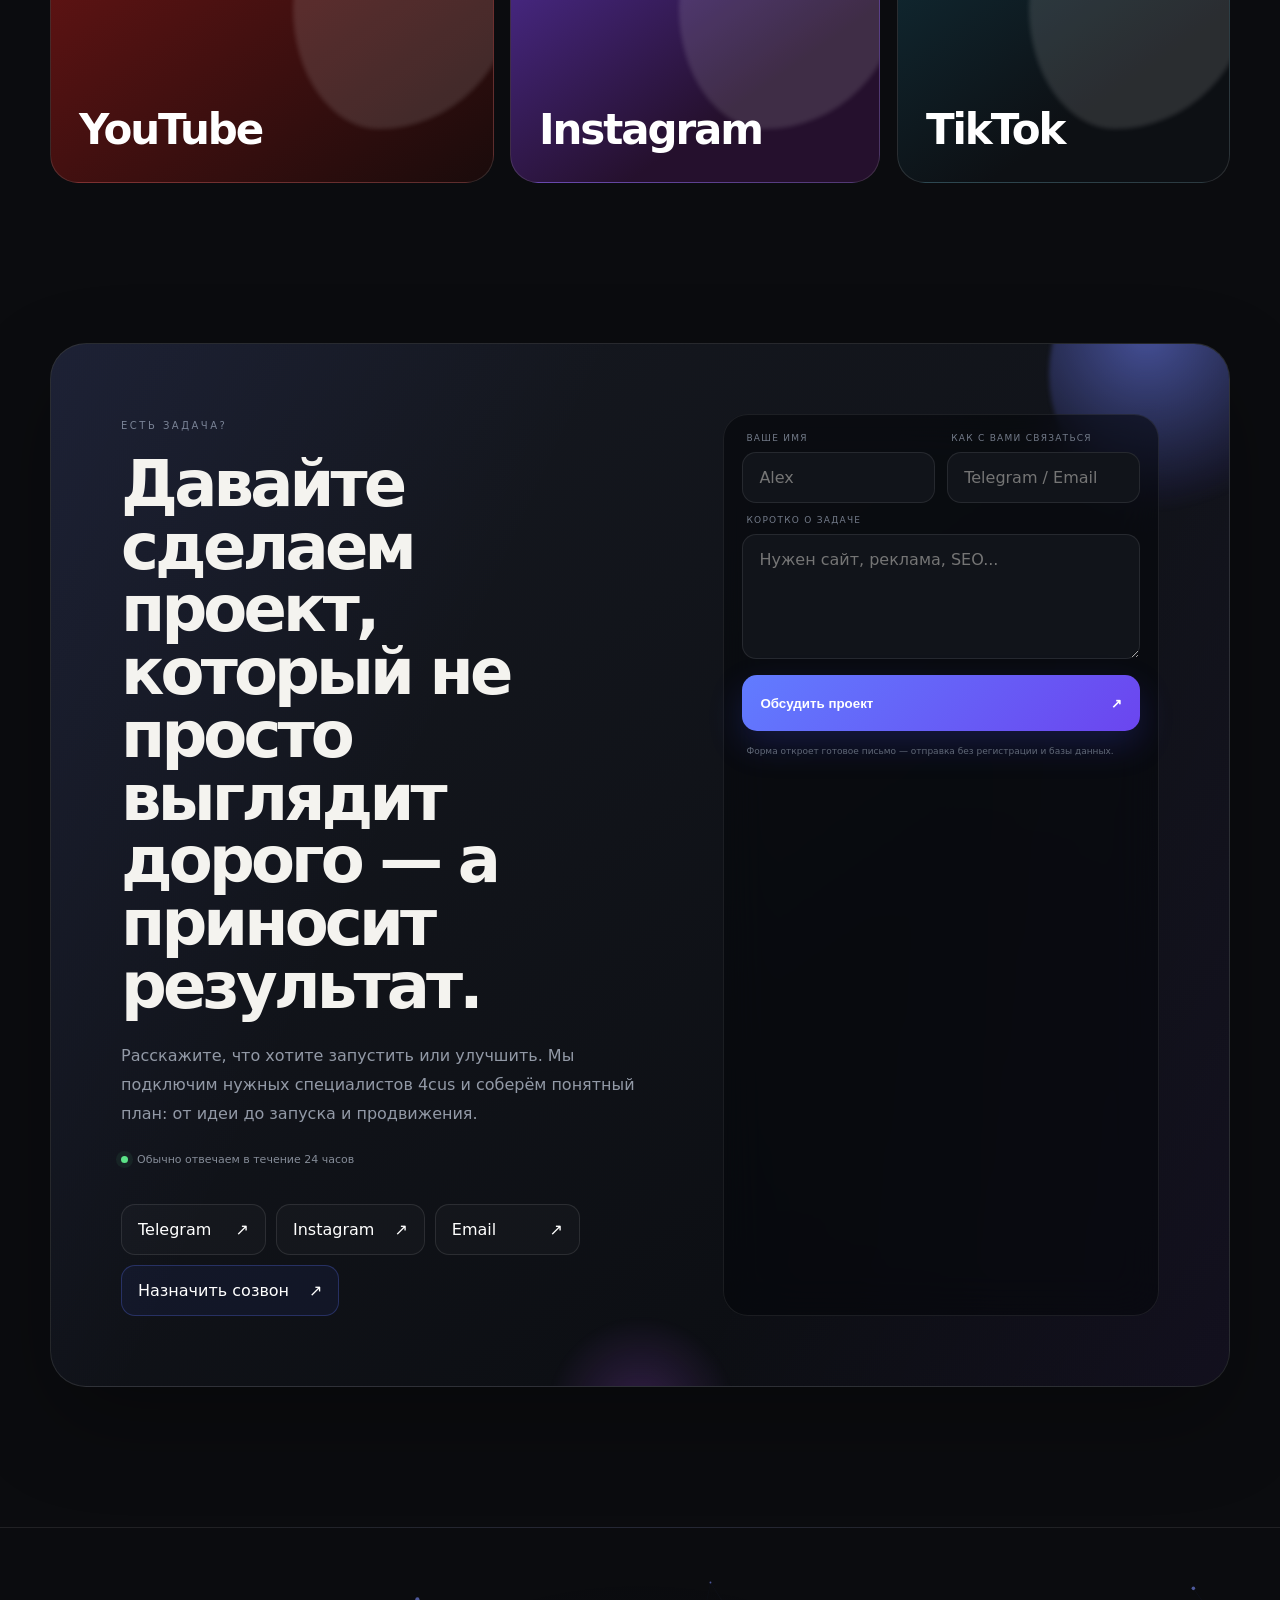
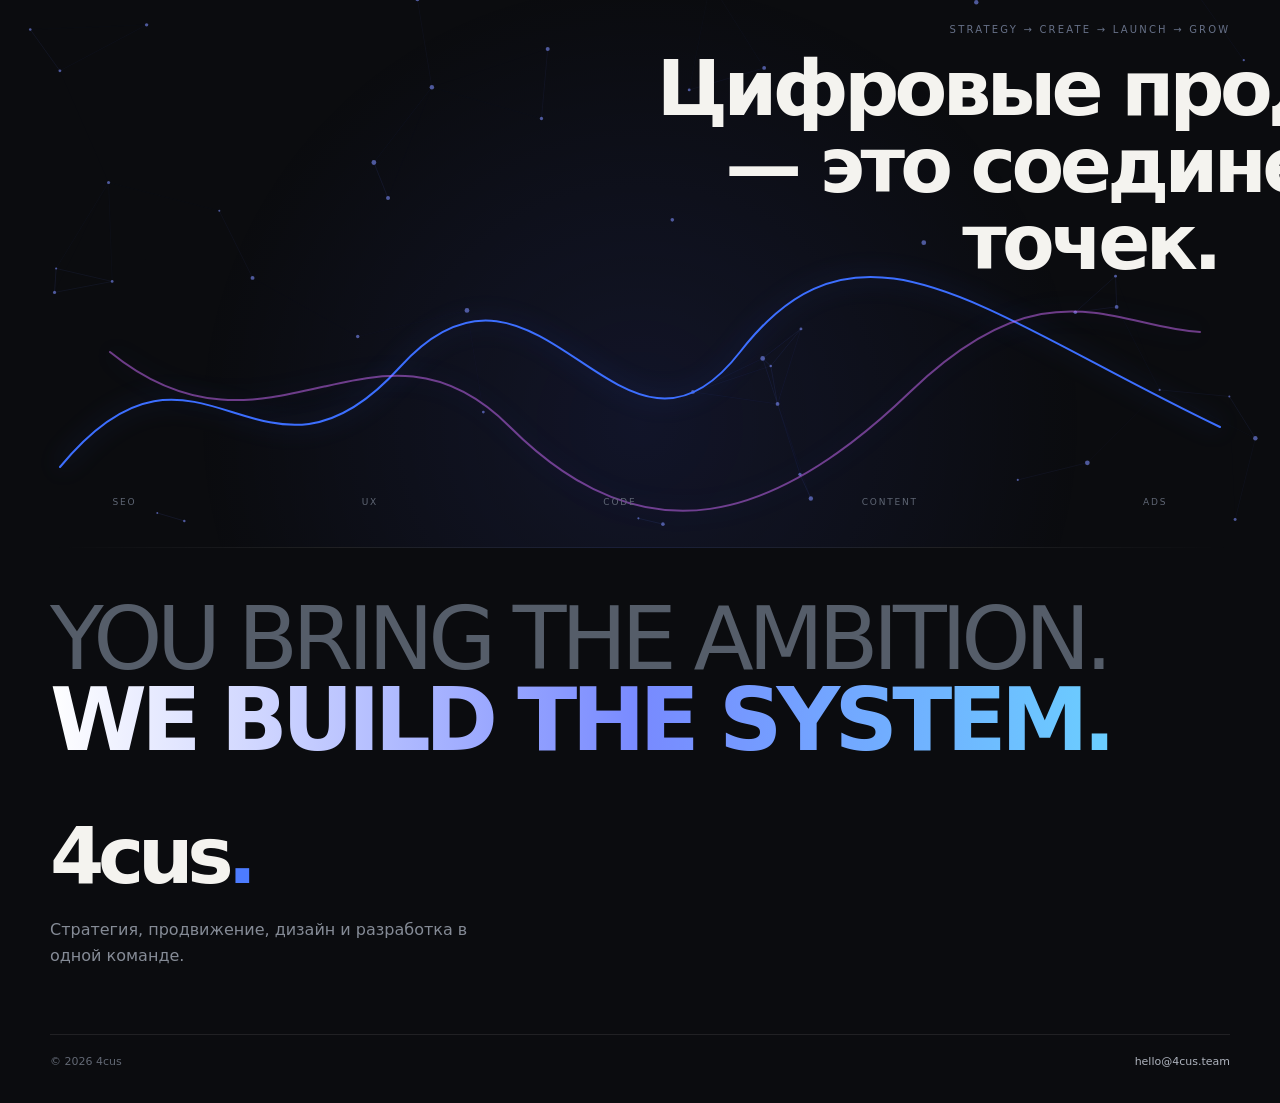
==== commit 14d6ffdd: "Update index.html" ====
--- a/index.html
+++ b/index.html
@@ -227,7 +227,7 @@
 
   <div class="mobile-menu" id="mobileMenu" aria-hidden="true">
     <button class="menu-close" id="menuClose" type="button">×</button><button class="mobile-theme-toggle" id="mobileThemeToggle" type="button">Light / Dark</button>
-    <a href="#team" data-i18n="navTeam">Команда</a><a href="#about" data-i18n="navAbout">О нас</a><a href="#services" data-i18n="navServices">Услуги</a><a href="#contact" data-i18n="navContact">Контакты</a>
+    <a href="#team" data-i18n="navTeam">Команда</a><a href="#about" data-i18n="navAbout">О нас</a><a href="#services" data-i18n="navServices">Услуги</a><a href="#contact" data-i18n="navContact">Контакты</a><a href="https://sanek99tyan-svg.github.io/4cusv4/parth.html" data-i18n="navContact">Контакты</a>
   </div>
 
   <div class="profile-modal" id="profileModal" aria-hidden="true">
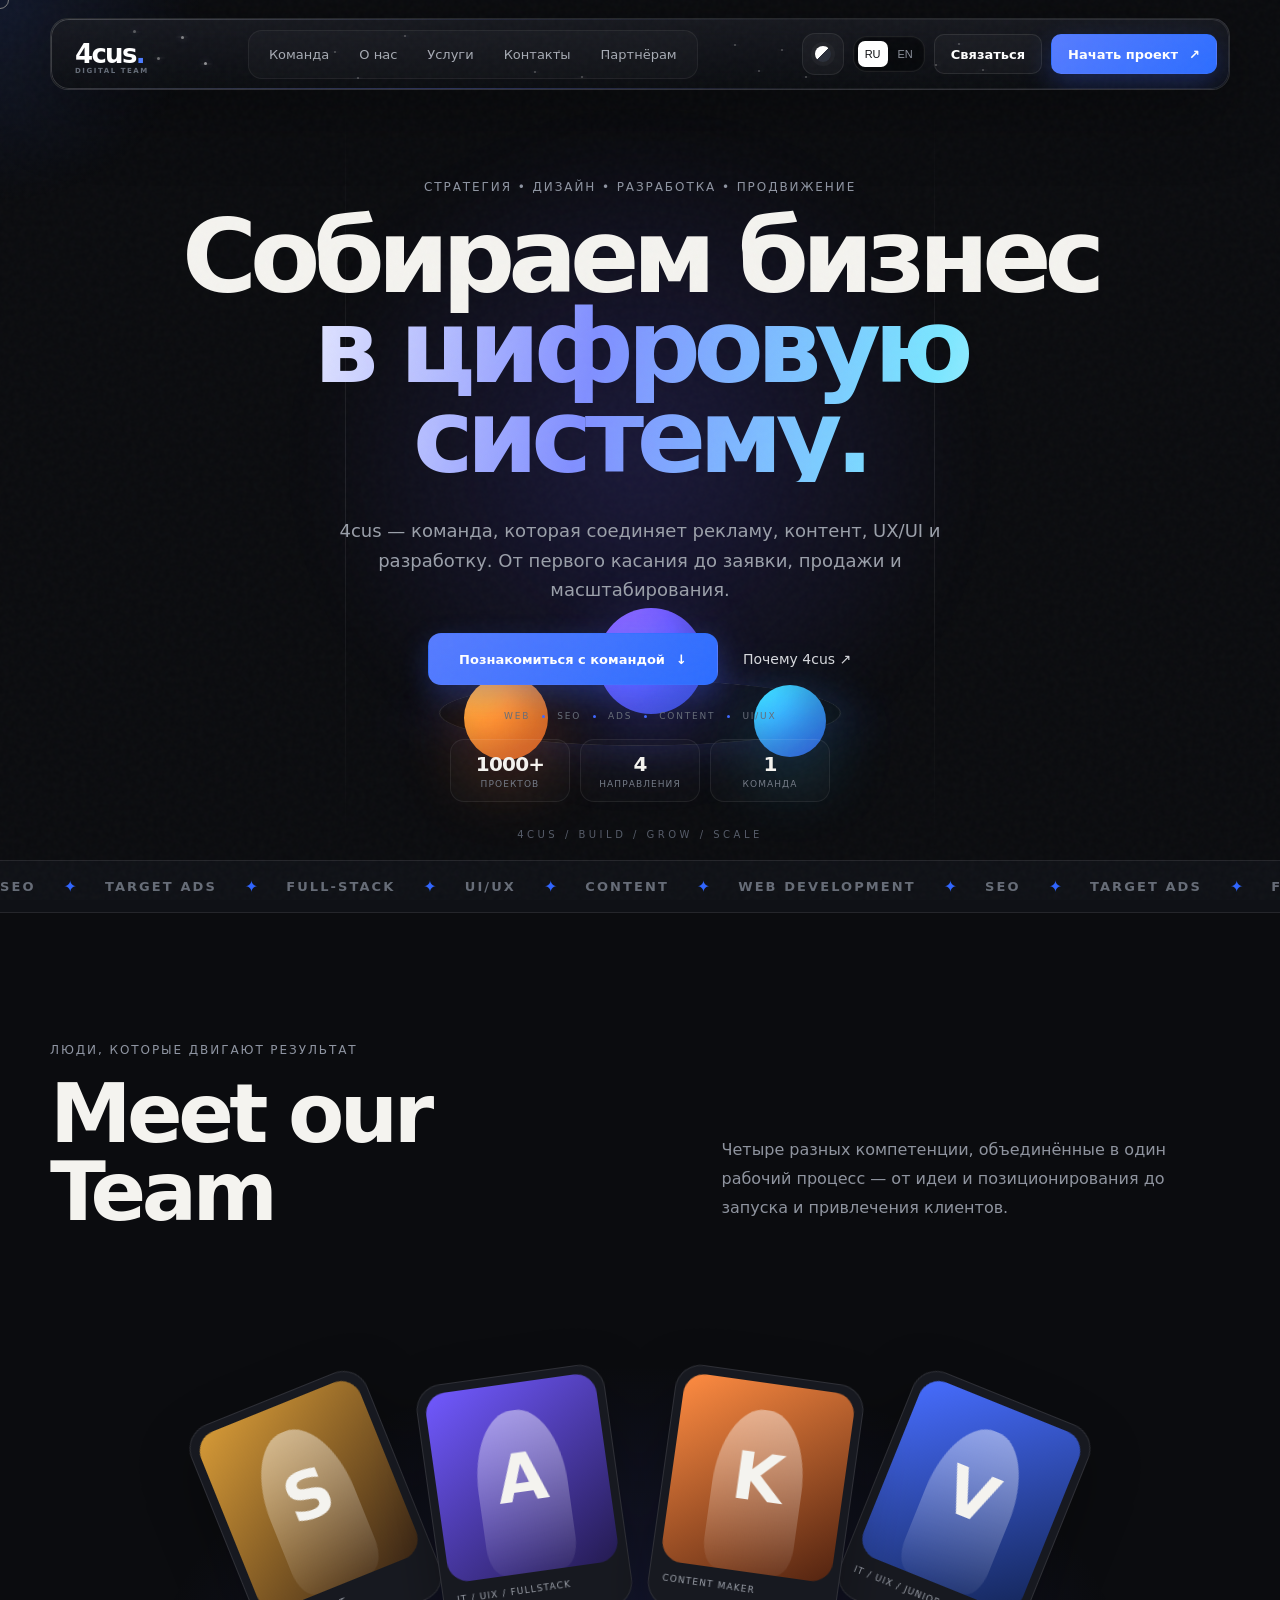
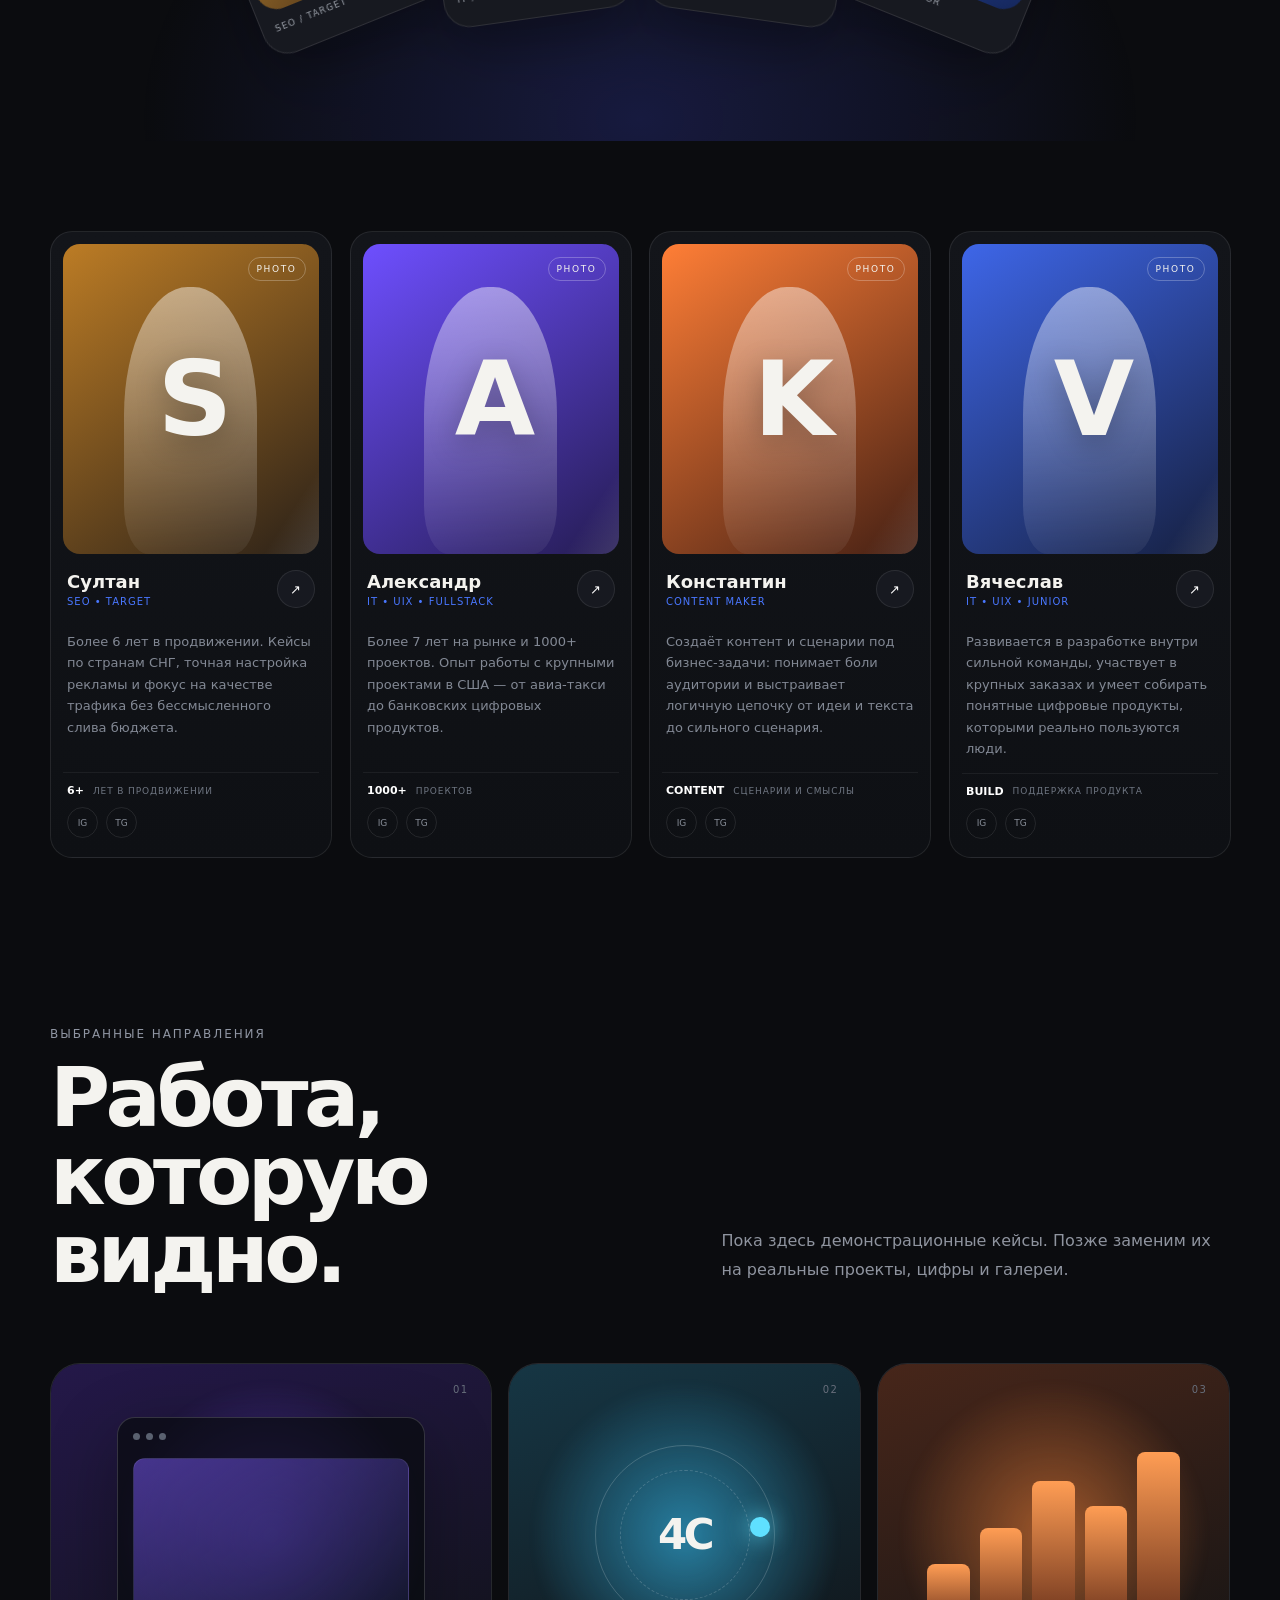
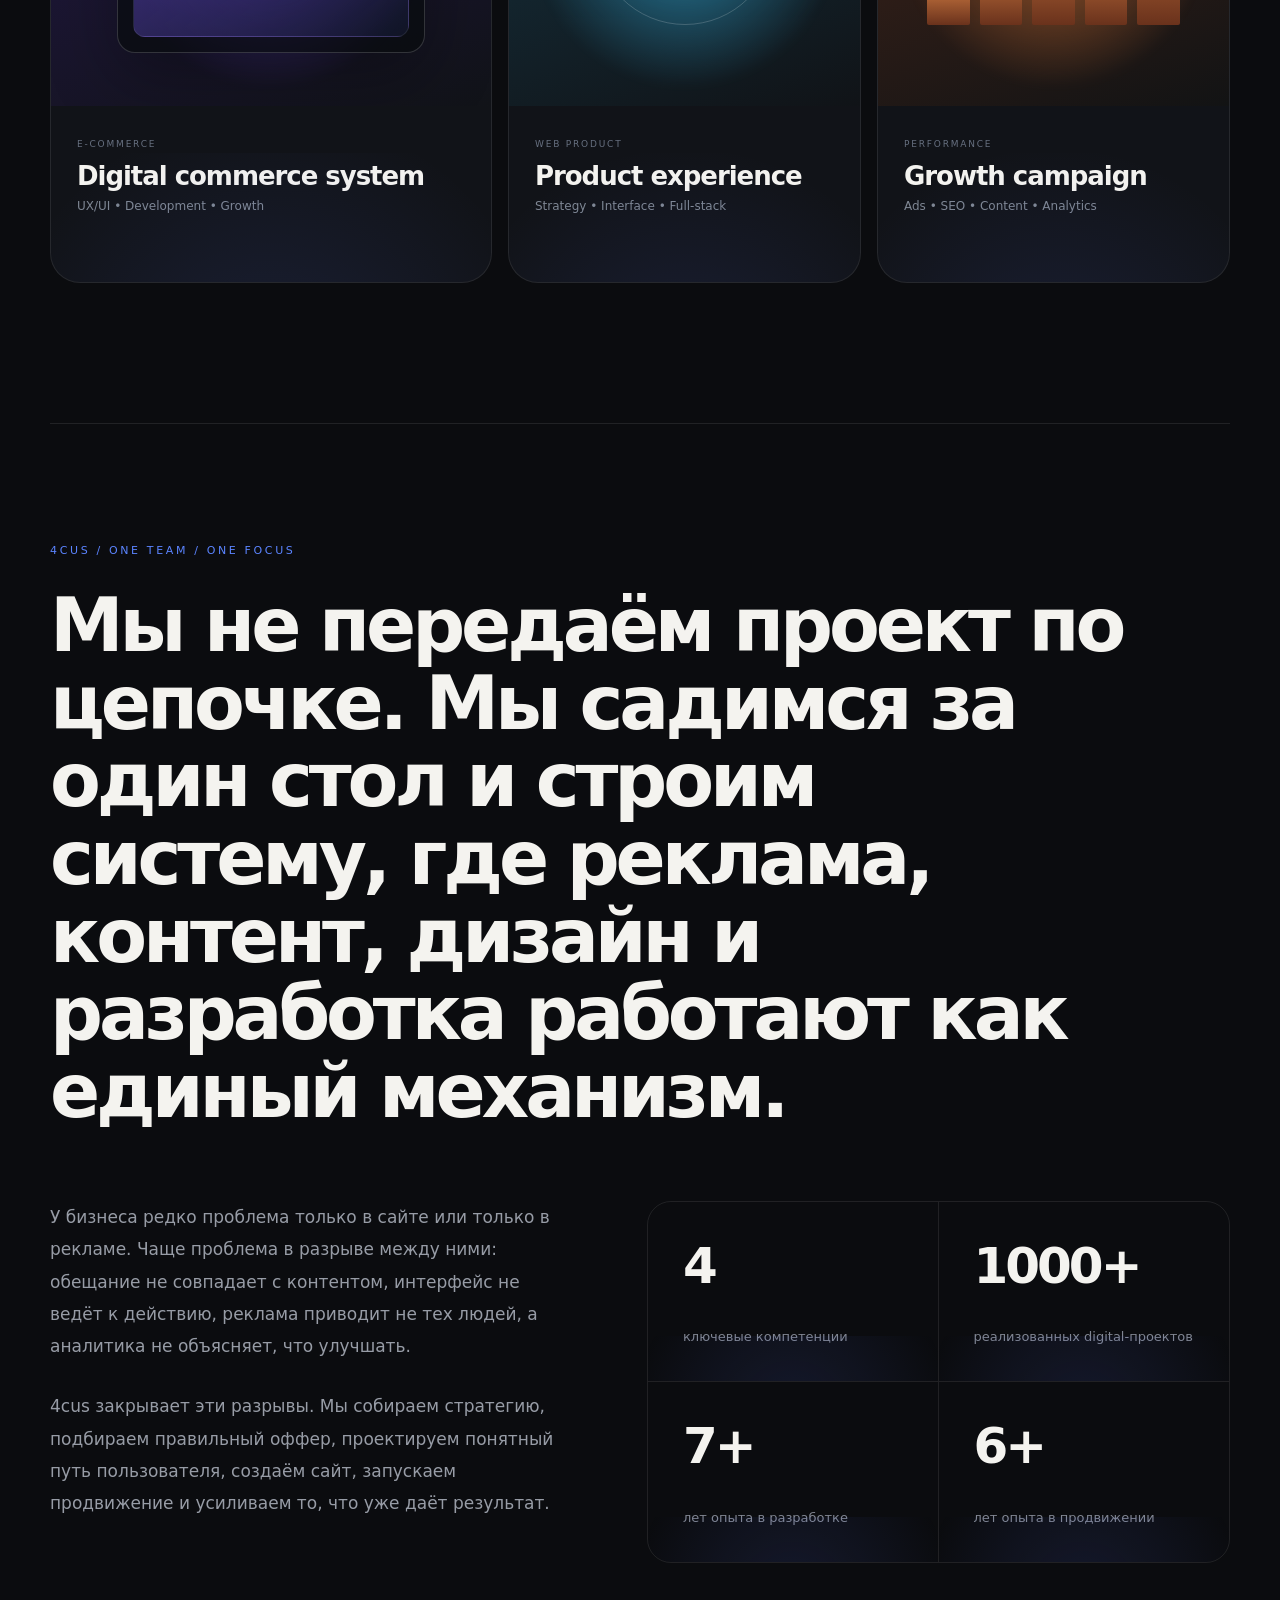
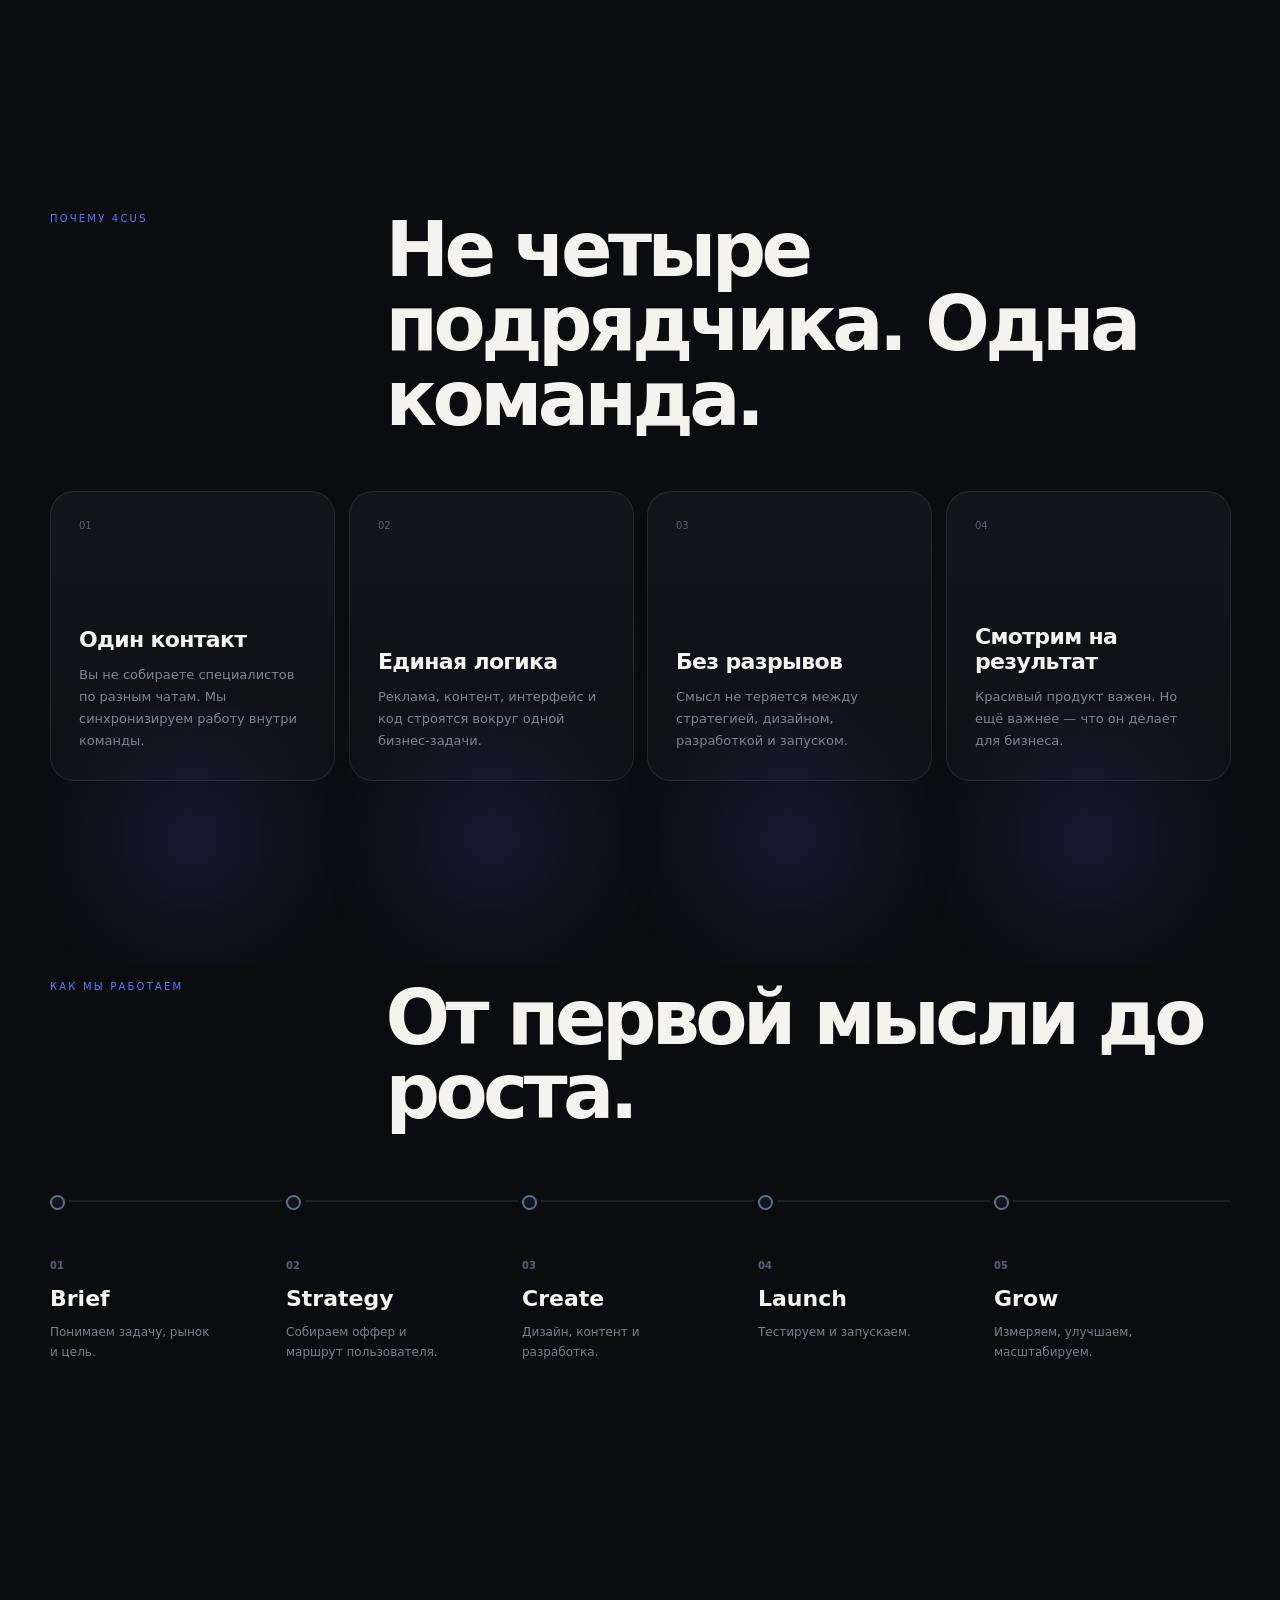
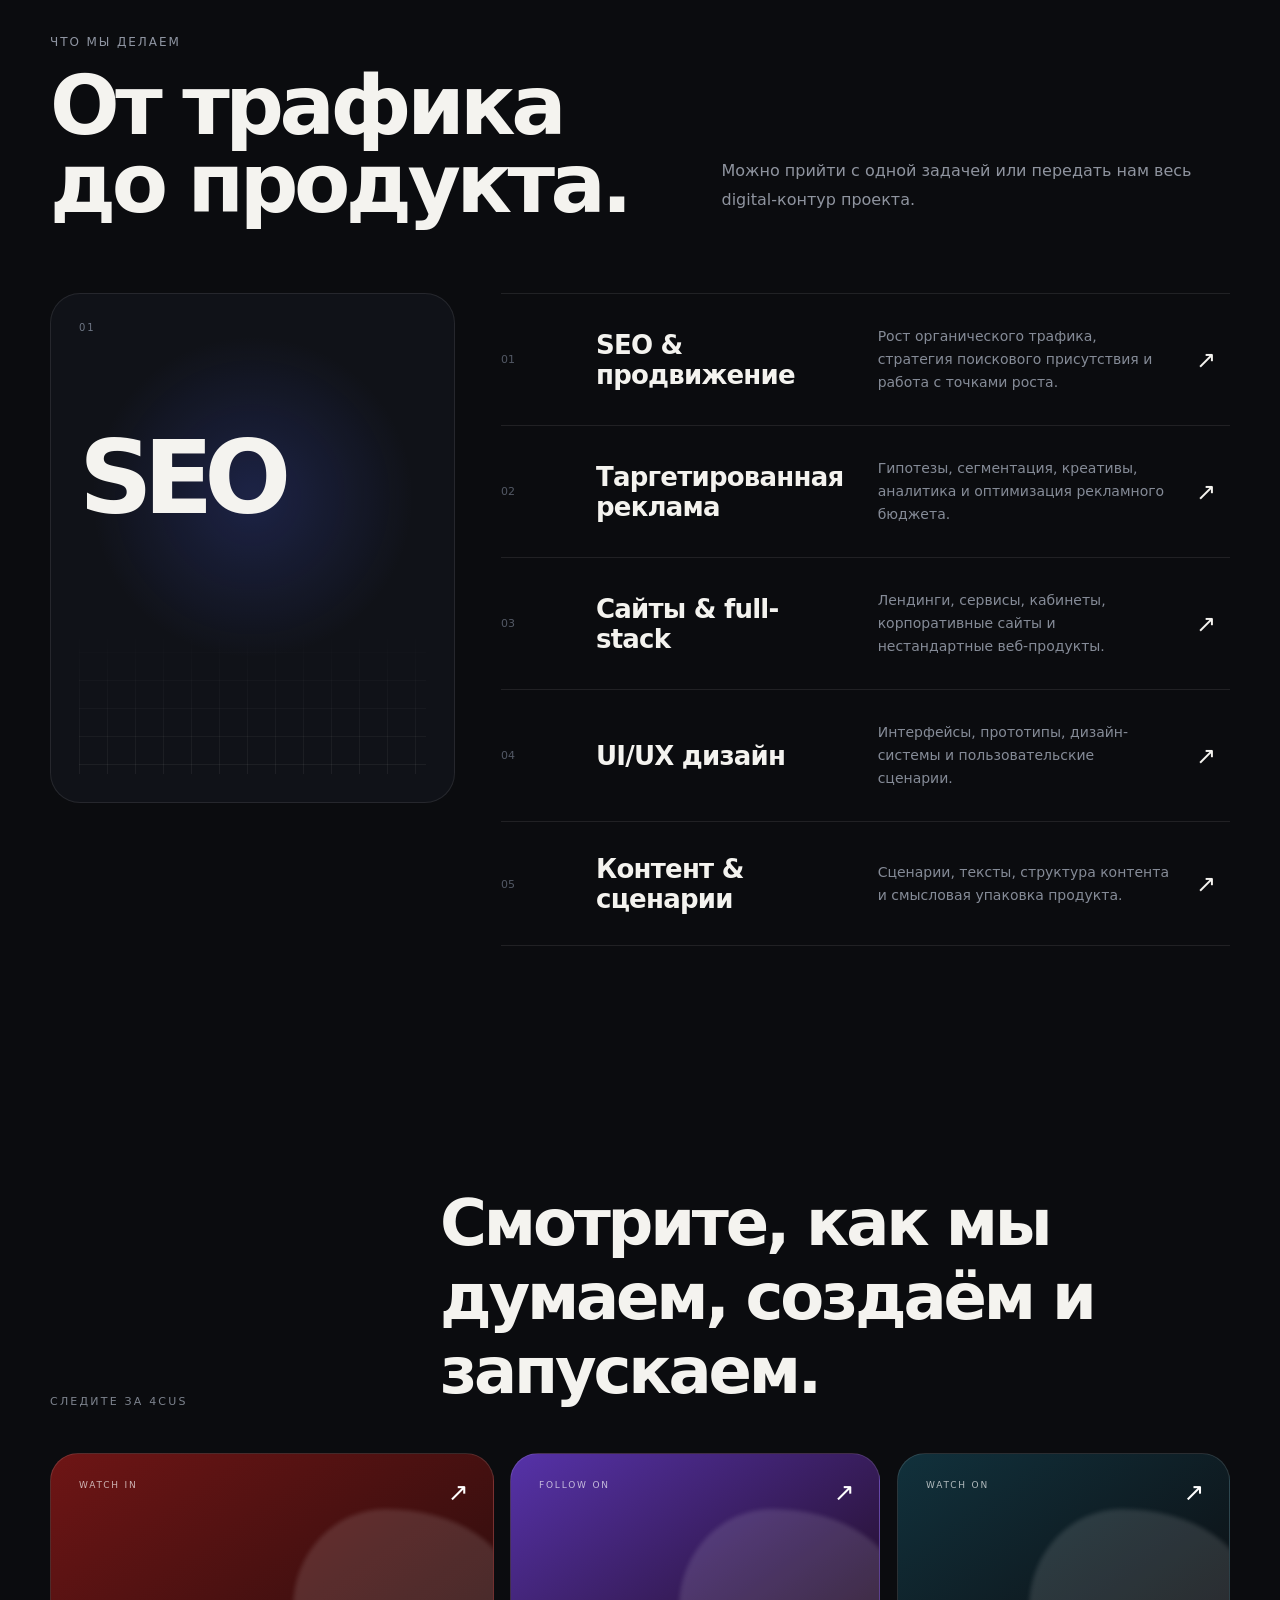
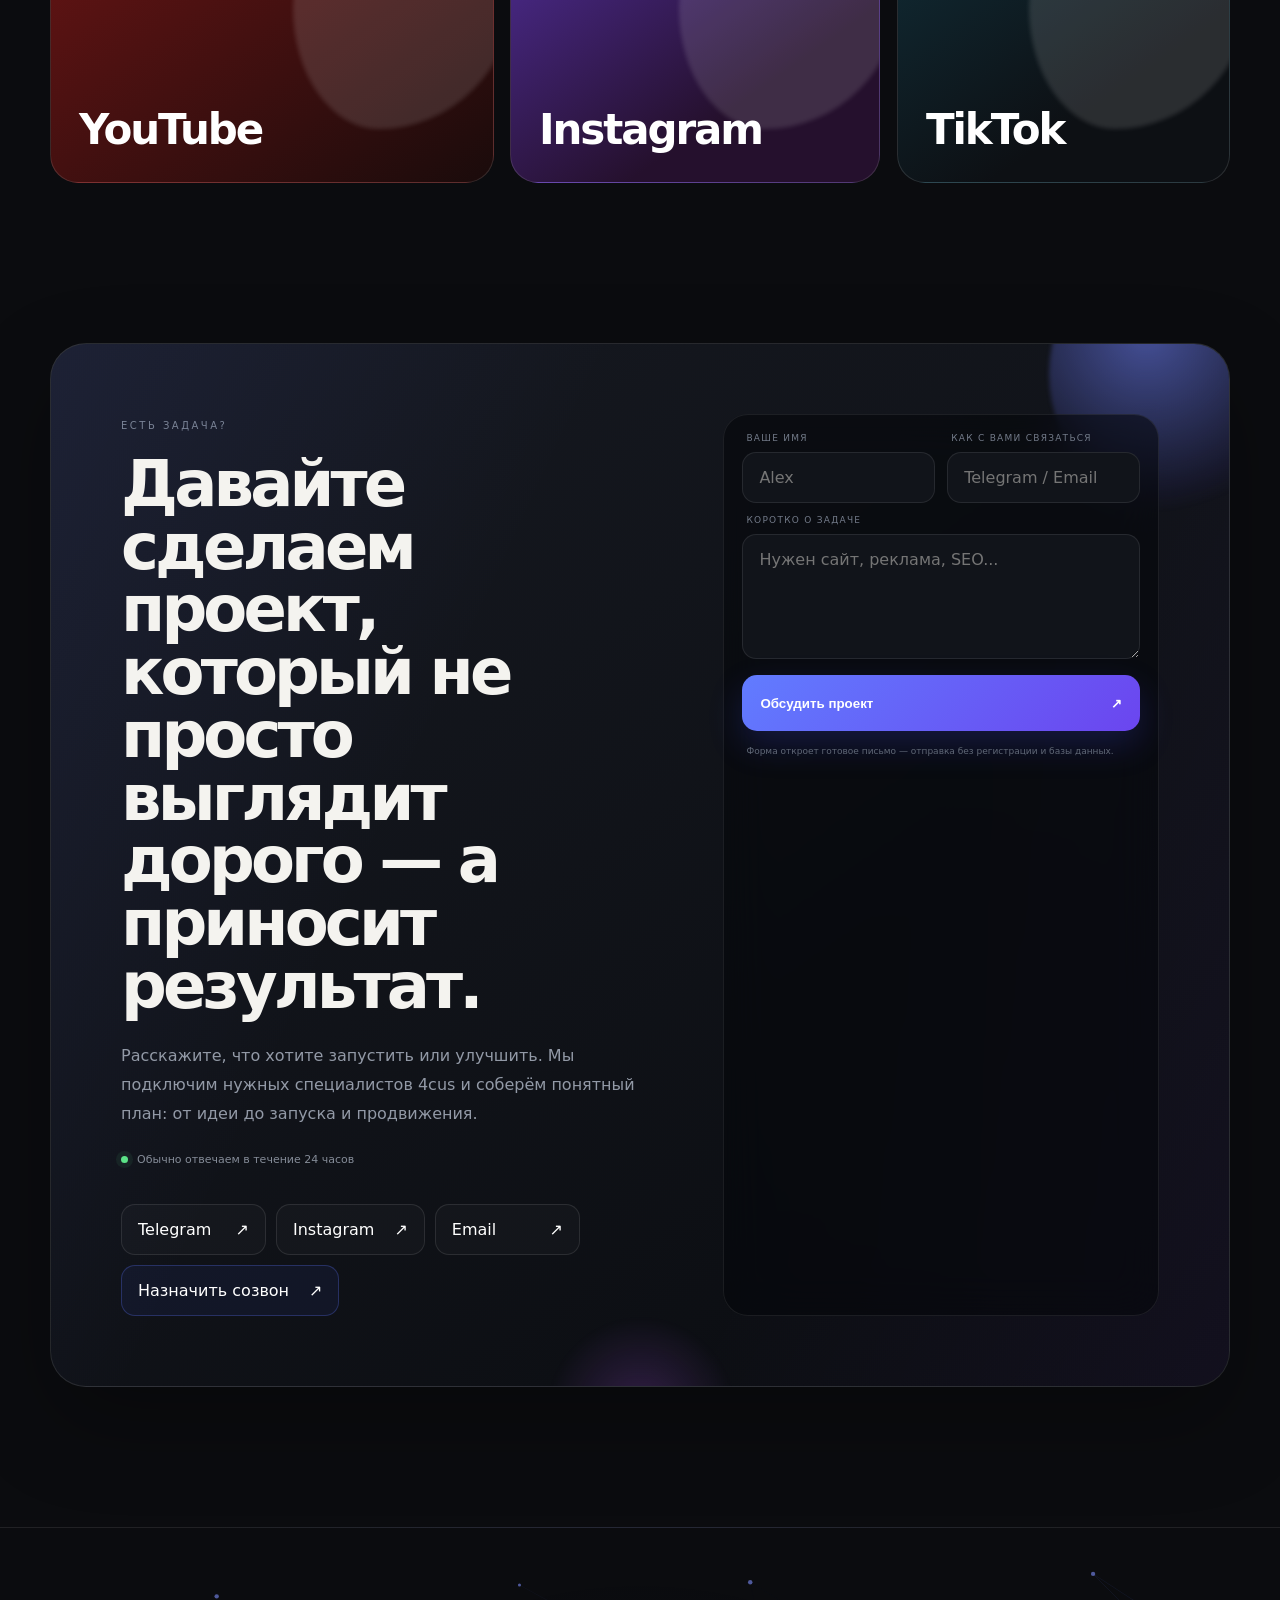
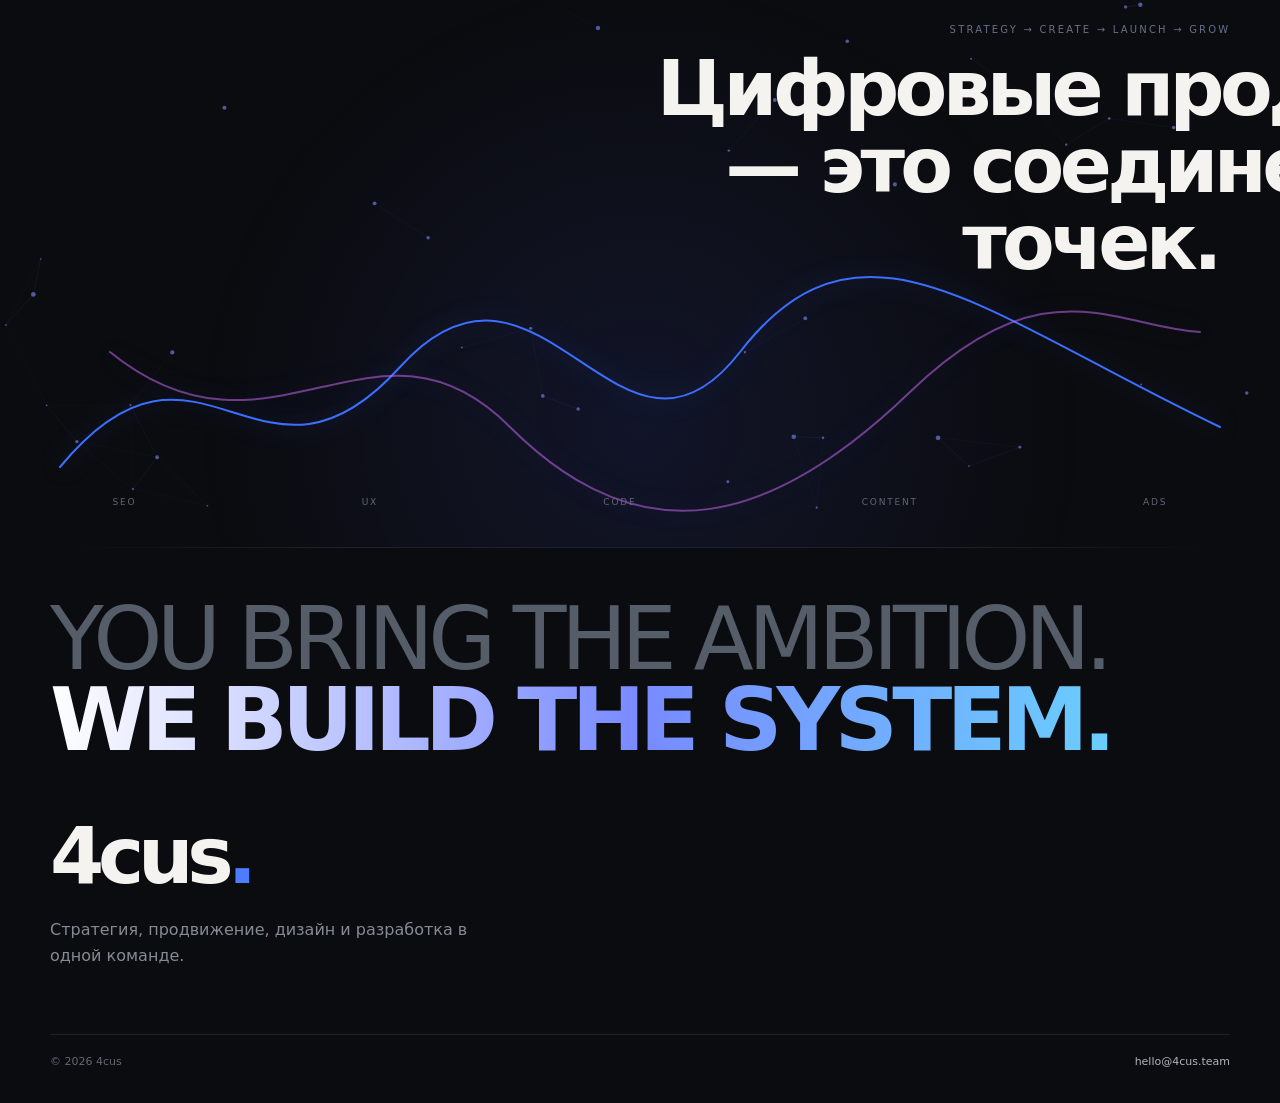
==== commit c9b31c49: "Update index.html" ====
--- a/index.html
+++ b/index.html
@@ -227,7 +227,7 @@
 
   <div class="mobile-menu" id="mobileMenu" aria-hidden="true">
     <button class="menu-close" id="menuClose" type="button">×</button><button class="mobile-theme-toggle" id="mobileThemeToggle" type="button">Light / Dark</button>
-    <a href="#team" data-i18n="navTeam">Команда</a><a href="#about" data-i18n="navAbout">О нас</a><a href="#services" data-i18n="navServices">Услуги</a><a href="#contact" data-i18n="navContact">Контакты</a><a href="https://sanek99tyan-svg.github.io/4cusv4/parth.html" data-i18n="navContact">Контакты</a>
+    <a href="#team" data-i18n="navTeam">Команда</a><a href="#about" data-i18n="navAbout">О нас</a><a href="#services" data-i18n="navServices">Услуги</a><a href="#contact" data-i18n="navContact">Контакты</a><a href="https://sanek99tyan-svg.github.io/4cusv4/parth.html" data-i18n="navContact">Партнёрам</a>
   </div>
 
   <div class="profile-modal" id="profileModal" aria-hidden="true">
